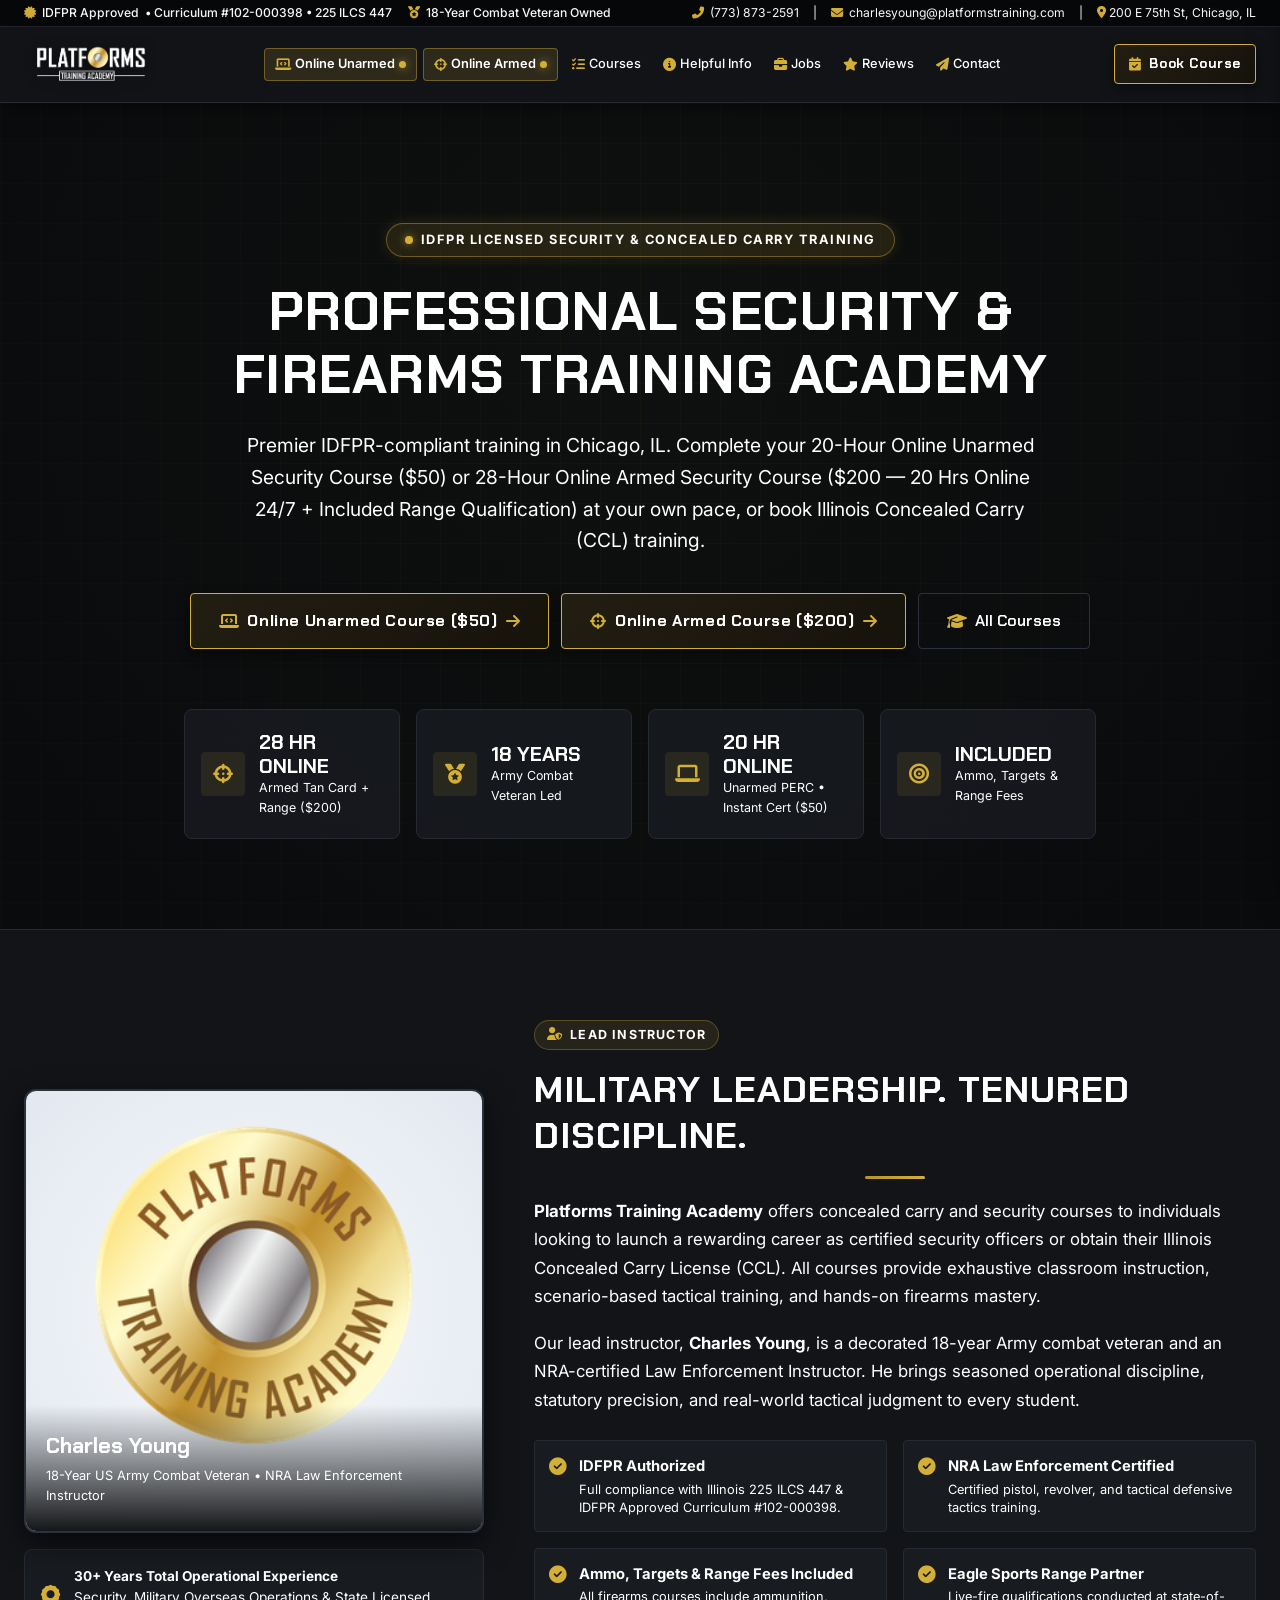
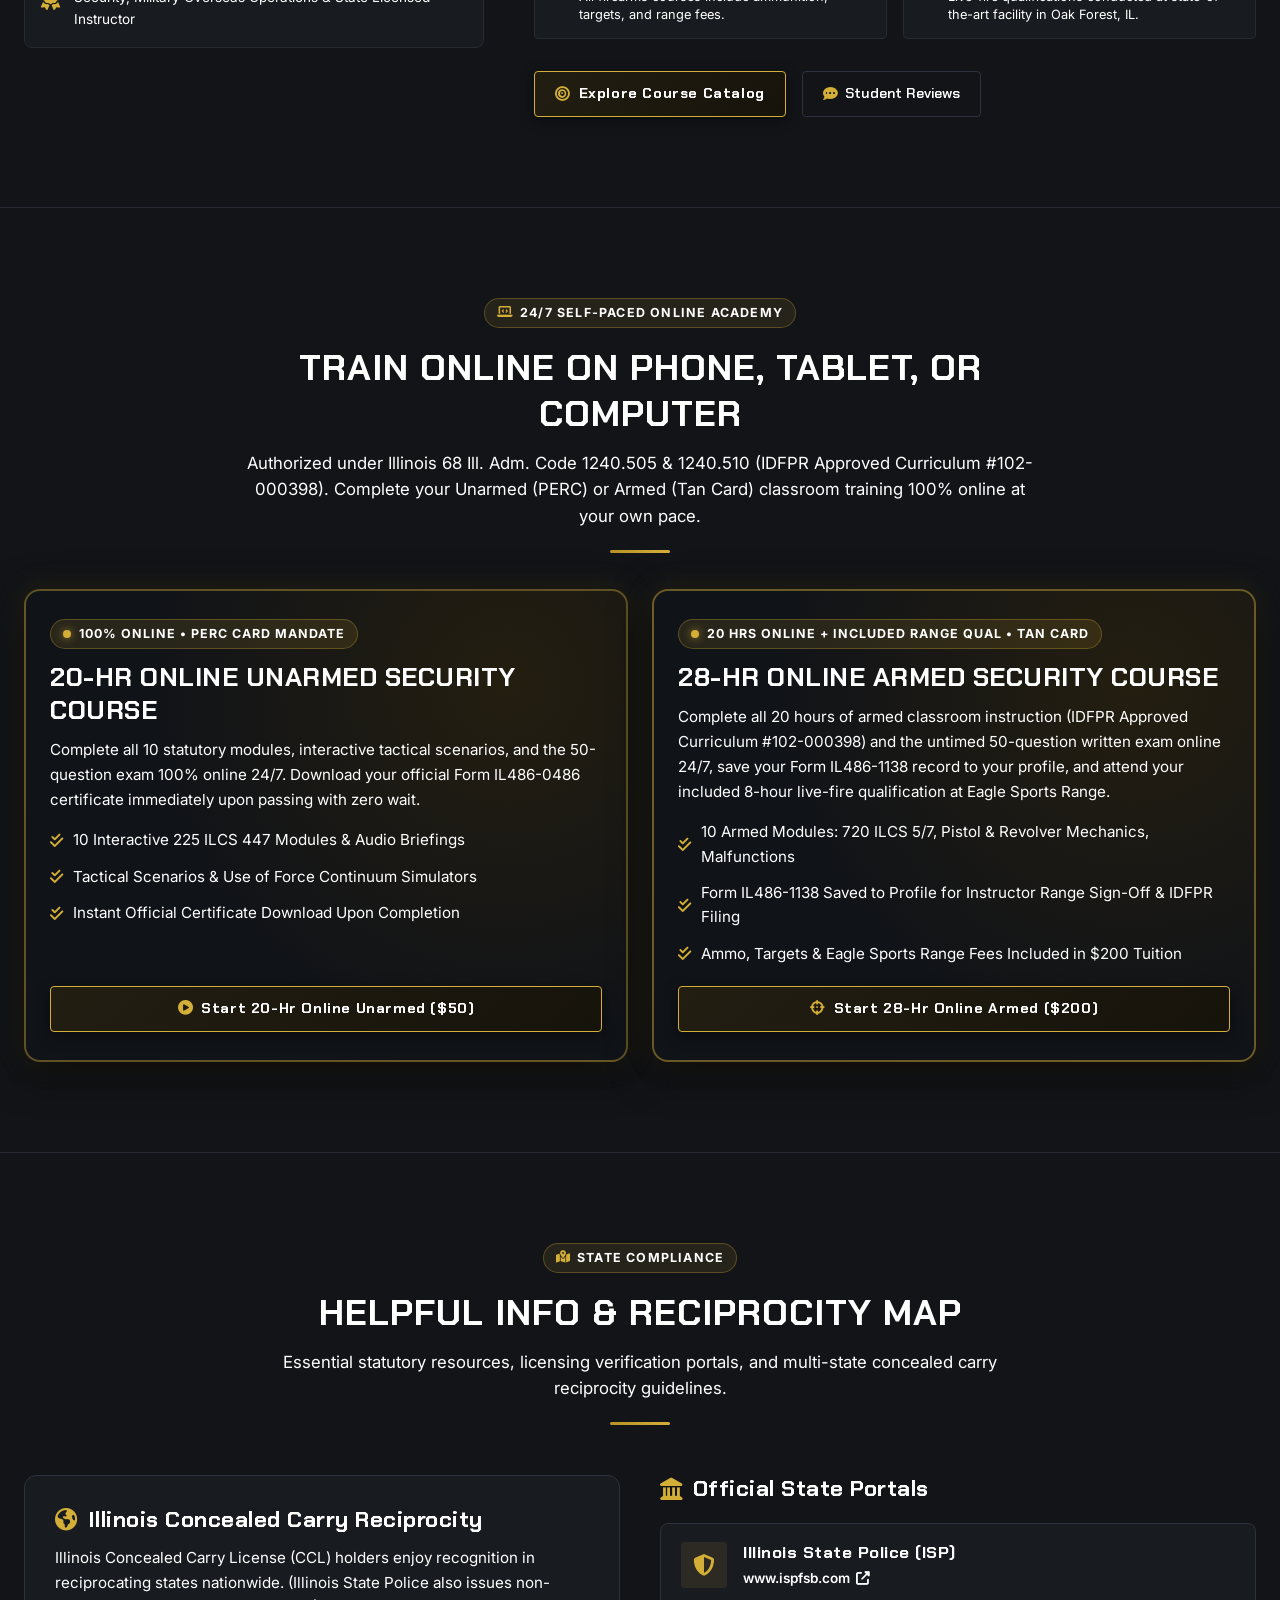
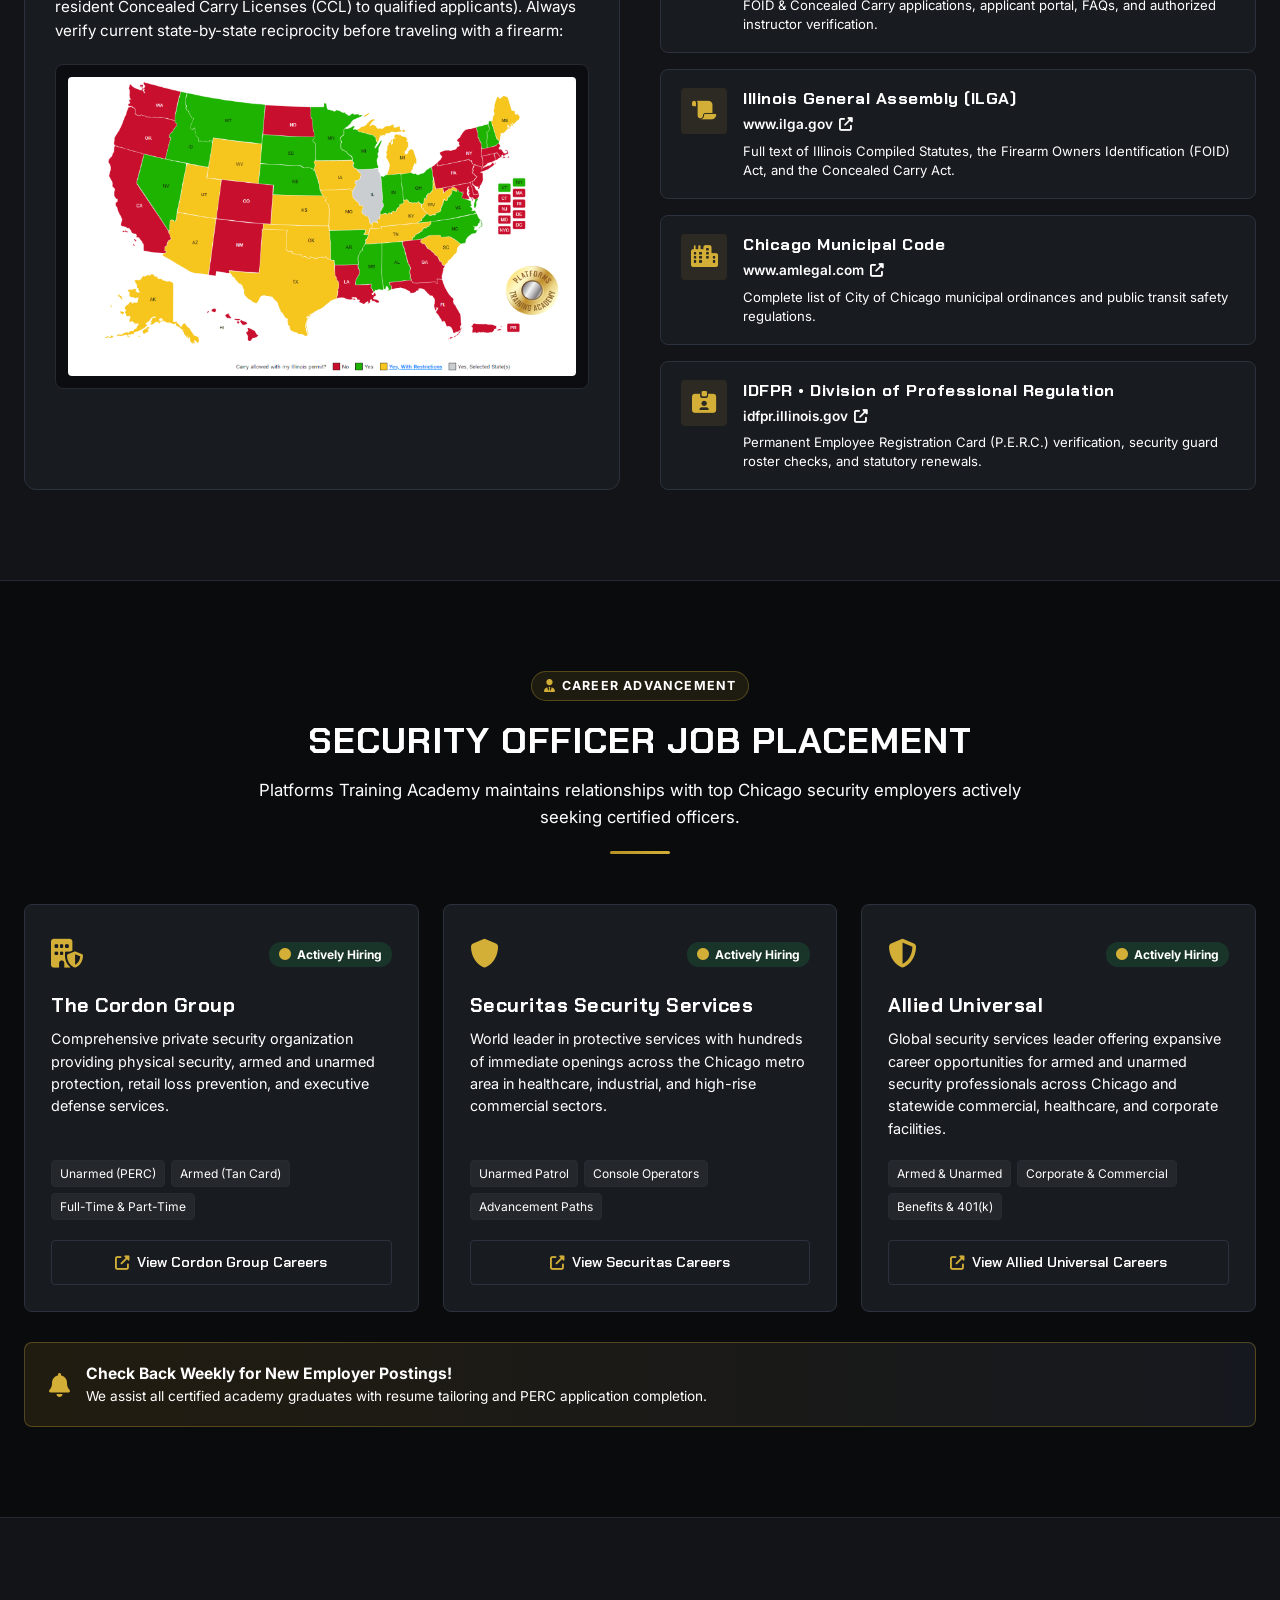
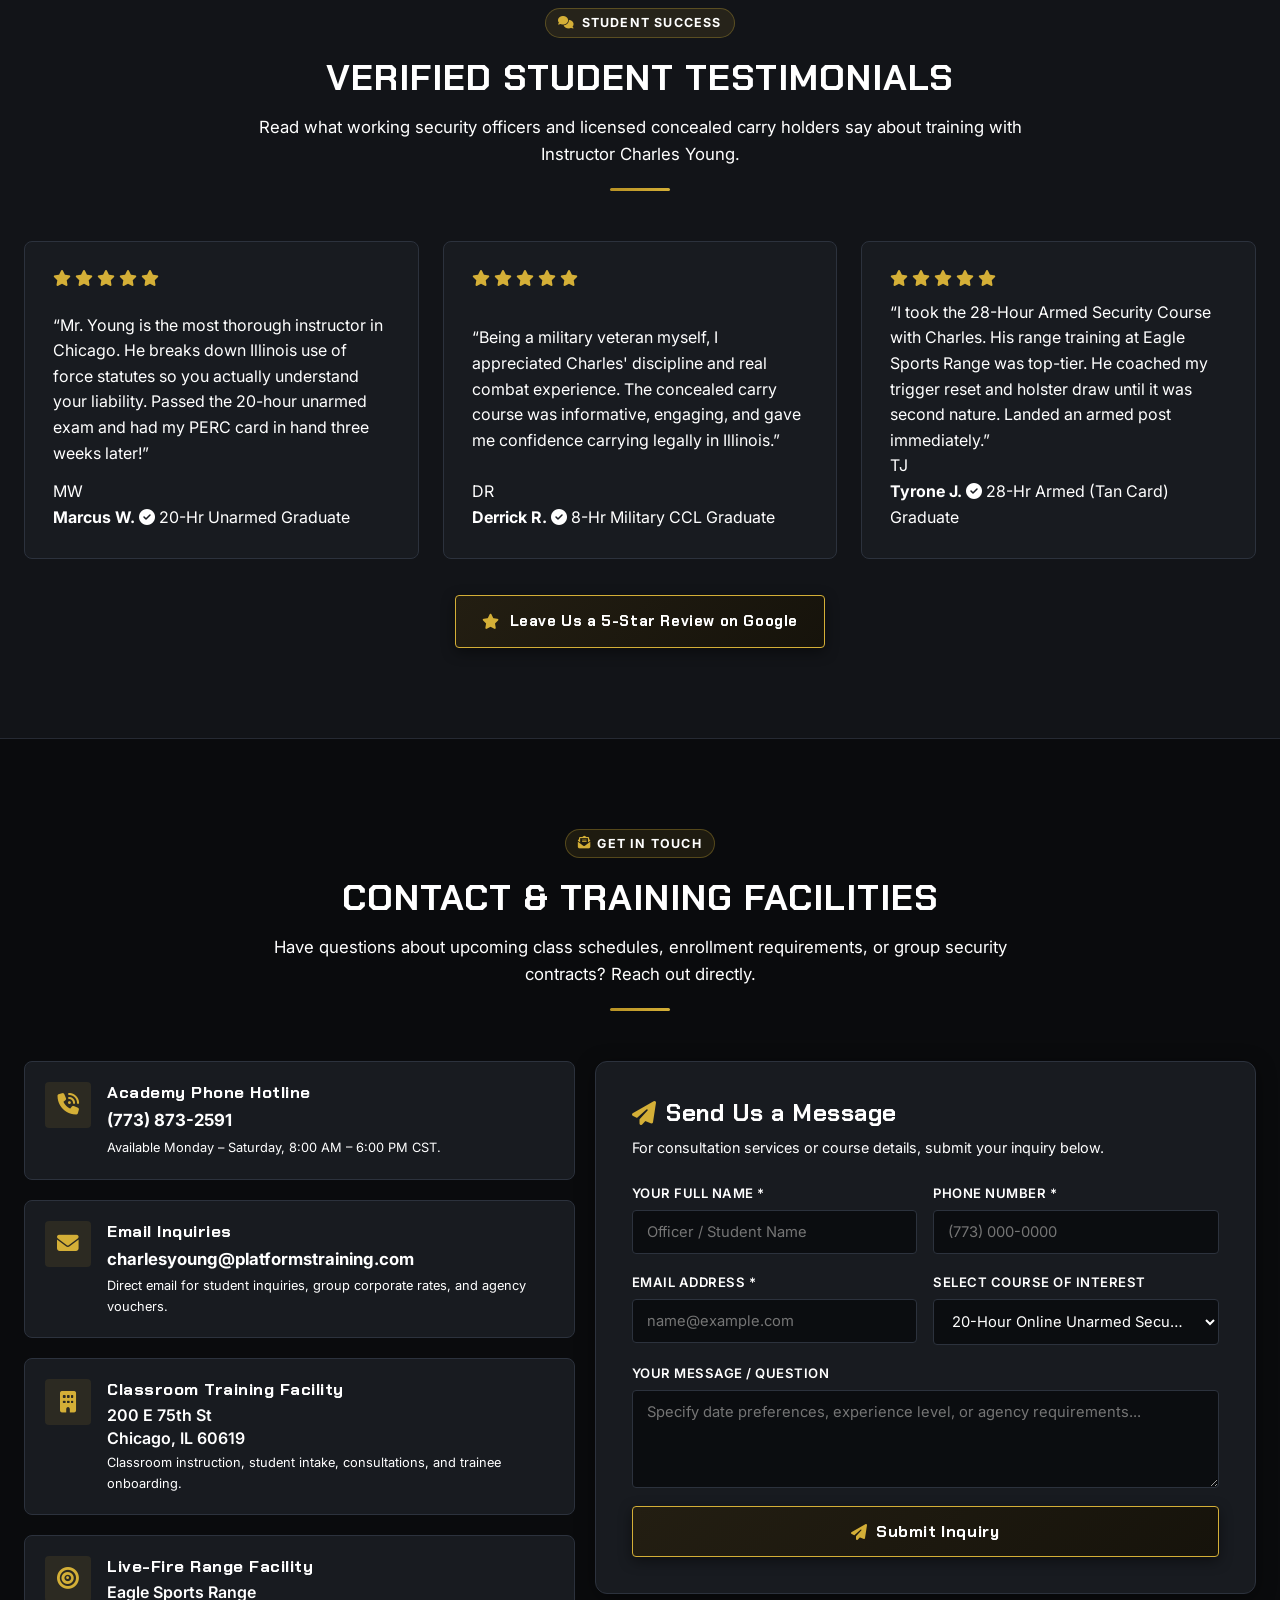
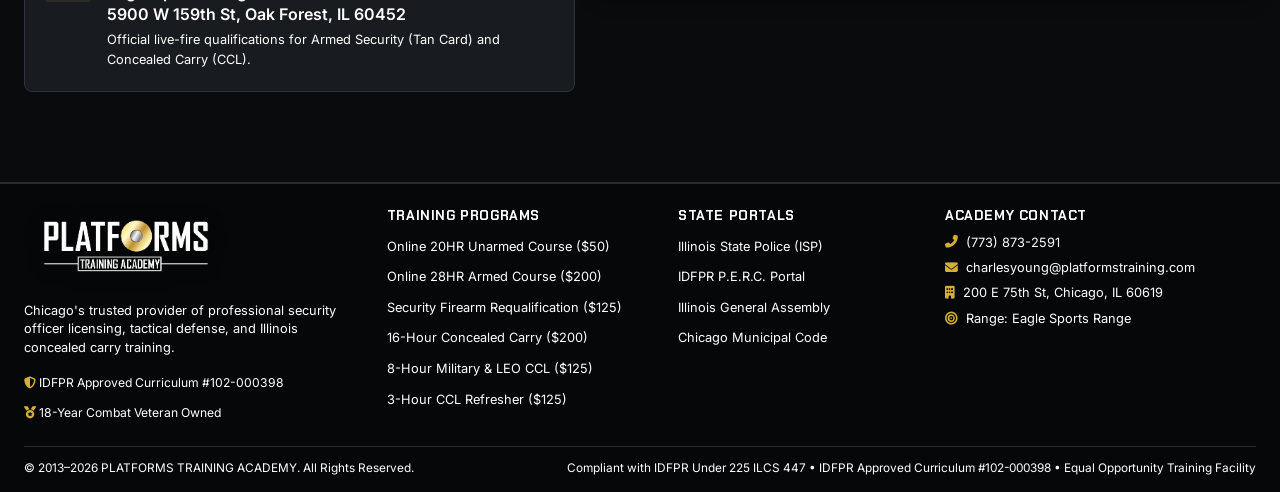
==== index.html @ fb0db4c7 "Standalone Platforms Training Academy & Online Course deployment (v=3.0): - Completely removed Wix d" ====
<!DOCTYPE html>
<html lang="en">
<head>
    <meta charset="UTF-8">
    <meta name="viewport" content="width=device-width, initial-scale=1.0">
    <title>Platforms Training Academy | Chicago Security &amp; Concealed Carry Training</title>
    
    <!-- Meta & SEO Tags -->
    <meta name="description" content="Platforms Training Academy in Chicago, IL offers IDFPR certified 20-Hour Online Unarmed Security ($50), 28-Hour Online Armed Security ($200 with Range Qualification), Illinois Concealed Carry (CCL), and Firearm Qualification courses led by 18-Year Army Combat Veteran Charles Young.">
    <meta name="keywords" content="Illinois Concealed Carry, Security Guard Training, 20-Hour Unarmed Security, 28-Hour Armed Security, PERC Card, Firearms Control Card, Tan Card, IDFPR, Charles Young, Chicago Security Academy, Eagle Sports Range">
    <meta name="author" content="Platforms Training Academy">
    <meta name="theme-color" content="#0a0b0d">

    <!-- Favicon & Touch Icons (Platforms Circle Emblem) -->
    <link rel="icon" type="image/x-icon" href="favicon.ico">
    <link rel="icon" type="image/png" sizes="32x32" href="assets/favicon-32x32.png">
    <link rel="icon" type="image/png" sizes="16x16" href="assets/favicon-16x16.png">
    <link rel="apple-touch-icon" sizes="180x180" href="assets/apple-touch-icon.png">

    <!-- Fonts: Chakra Petch & Rajdhani for tactical dark UI, Roboto for readability -->
    <link rel="preconnect" href="https://fonts.googleapis.com">
    <link rel="preconnect" href="https://fonts.gstatic.com" crossorigin>
    <link href="https://fonts.googleapis.com/css2?family=Chakra+Petch:wght@500;600;700&family=Rajdhani:wght@600;700;800&family=Roboto:wght@300;400;500;700&display=swap" rel="stylesheet">
    
    <!-- Font Awesome Icons -->
    <link rel="stylesheet" href="https://cdnjs.cloudflare.com/ajax/libs/font-awesome/6.5.1/css/all.min.css">
    
    <!-- Tactical Stylesheet -->
    <link rel="stylesheet" href="styles.css?v=4.0">
</head>
<body id="top">

    <!-- Top Credential & Hotline Bar -->
    <div class="top-credential-bar">
        <div class="site-container top-credential-inner">
            <div class="credential-tags">
                <span class="cred-badge"><i class="fas fa-certificate"></i> IDFPR Approved <span class="cred-sub-code">&bull; Curriculum #102-000398 &bull; 225 ILCS 447</span></span>
                <span class="cred-badge badge-military"><i class="fas fa-medal"></i> 18-Year Combat Veteran Owned</span>
                <span class="cred-badge badge-nra"><i class="fas fa-crosshairs"></i> NRA Certified Law Enforcement Instructor</span>
            </div>
            <div class="top-contact-links">
                <a href="tel:7738732591" class="top-link"><i class="fas fa-phone-alt"></i> (773) 873-2591</a>
                <span class="top-sep top-sep-email">|</span>
                <a href="mailto:charlesyoung@platformstraining.com" class="top-link top-link-email"><i class="fas fa-envelope"></i> charlesyoung@platformstraining.com</a>
                <span class="top-sep">|</span>
                <span class="top-loc"><i class="fas fa-map-marker-alt"></i> 200 E 75th St, Chicago, IL</span>
            </div>
        </div>
    </div>

    <!-- Main Navigation Header (Sticky on Scroll) -->
    <header class="main-header" id="main-header">
        <div class="site-container header-inner">
            <a href="#top" class="brand-link" title="Platforms Training Academy - Home" aria-label="Platforms Training Academy Home" onclick="window.scrollTo({top: 0, behavior: 'smooth'}); return false;">
                <img src="assets/logo_wordmark_light.png" alt="Platforms Training Academy" class="brand-logo-img">
            </a>

            <!-- Desktop Nav Menu -->
            <nav class="desktop-nav" aria-label="Main Navigation">
                <a href="./course/index.html" class="nav-item nav-item-online" title="Online 20HR Unarmed Security Course ($50)">
                    <i class="fas fa-laptop-code"></i> Online Unarmed <span class="nav-online-pulse"></span>
                </a>
                <a href="./armed-course/index.html" class="nav-item nav-item-online" title="Online 28HR Armed Security Course ($200)">
                    <i class="fas fa-crosshairs"></i> Online Armed <span class="nav-online-pulse"></span>
                </a>
                <a href="courses.html" class="nav-item"><i class="fas fa-list-check"></i> Courses</a>
                <a href="#helpful-info" class="nav-item"><i class="fas fa-circle-info"></i> Helpful Info</a>
                <a href="#jobs" class="nav-item"><i class="fas fa-briefcase"></i> Jobs</a>
                <a href="#reviews" class="nav-item"><i class="fas fa-star"></i> Reviews</a>
                <a href="#contact" class="nav-item"><i class="fas fa-paper-plane"></i> Contact</a>
            </nav>

            <!-- Header Quick Action -->
            <div class="header-cta-block">
                <a href="courses.html" class="btn-tactical-primary header-book-btn">
                    <i class="fas fa-calendar-check"></i> Book Course
                </a>
                <!-- Mobile Menu Button -->
                <button class="mobile-toggle-btn" id="mobile-toggle-btn" aria-label="Toggle Navigation Menu">
                    <i class="fas fa-bars"></i>
                </button>
            </div>
        </div>
    </header>

    <!-- Mobile Navigation Drawer -->
    <div class="mobile-drawer" id="mobile-drawer">
        <div class="mobile-drawer-header">
            <div class="drawer-brand">
                <img src="assets/logo_wordmark_light.png" alt="Platforms Training Academy" class="drawer-logo">
            </div>
            <button class="drawer-close-btn" id="drawer-close-btn" aria-label="Close Menu">
                <i class="fas fa-times"></i>
            </button>
        </div>
        <nav class="mobile-nav-links">
            <a href="./course/index.html" class="mobile-nav-link mobile-online-highlight"><i class="fas fa-laptop-code"></i> Online 20HR Unarmed Course ($50)</a>
            <a href="./armed-course/index.html" class="mobile-nav-link mobile-online-highlight"><i class="fas fa-crosshairs"></i> Online 28HR Armed Course ($200)</a>
            <a href="courses.html" class="mobile-nav-link"><i class="fas fa-list-check"></i> Courses</a>
            <a href="#helpful-info" class="mobile-nav-link"><i class="fas fa-circle-info"></i> Helpful Info &amp; Reciprocity</a>
            <a href="#jobs" class="mobile-nav-link"><i class="fas fa-briefcase"></i> Job Placement</a>
            <a href="#reviews" class="mobile-nav-link"><i class="fas fa-star"></i> Reviews &amp; Instructor</a>
            <a href="#contact" class="mobile-nav-link"><i class="fas fa-paper-plane"></i> Contact &amp; Locations</a>
        </nav>
        <div class="drawer-contact-footer">
            <a href="tel:7738732591" class="drawer-phone-btn"><i class="fas fa-phone"></i> (773) 873-2591</a>
            <p>200 E 75th St, Chicago, IL 60619 &bull; Eagle Sports Range</p>
        </div>
    </div>
    <div class="drawer-backdrop" id="drawer-backdrop"></div>

    <!-- MAIN BODY SECTIONS -->
    <main>

        <!-- =========================================================
             SECTION 1: HERO (WITH BACKGROUND VIDEO)
             ========================================================= -->
        <section id="home" class="hero-section">
            <video class="hero-bg-video" autoplay muted loop playsinline>
                <source src="assets/hero_video.mp4" type="video/mp4">
            </video>
            <div class="hero-bg-overlay"></div>
            <div class="site-container hero-content-wrapper">
                <div class="hero-badge-pill">
                    <span class="hero-pulse-dot"></span>
                    <span>IDFPR LICENSED SECURITY &amp; CONCEALED CARRY TRAINING</span>
                </div>
                
                <h1 class="hero-main-title">
                    PROFESSIONAL SECURITY &amp; <br>
                    <span class="text-gradient-green">FIREARMS TRAINING ACADEMY</span>
                </h1>
                
                <p class="hero-subtitle">
                    Premier IDFPR-compliant training in Chicago, IL. Complete your 20-Hour Online Unarmed Security Course ($50) or 28-Hour Online Armed Security Course ($200 &mdash; 20 Hrs Online 24/7 + Included Range Qualification) at your own pace, or book Illinois Concealed Carry (CCL) training.
                </p>

                <div class="hero-actions-group" style="flex-wrap:wrap; justify-content:center; gap:12px;">
                    <a href="./course/index.html" class="btn-tactical-neon btn-large">
                        <i class="fas fa-laptop-code"></i> Online Unarmed Course ($50) <i class="fas fa-arrow-right"></i>
                    </a>
                    <a href="./armed-course/index.html" class="btn-tactical-primary btn-large">
                        <i class="fas fa-crosshairs"></i> Online Armed Course ($200) <i class="fas fa-arrow-right"></i>
                    </a>
                    <a href="courses.html" class="btn-tactical-outline btn-large">
                        <i class="fas fa-graduation-cap"></i> All Courses
                    </a>
                </div>

                <!-- Hero Trust Stats Strip -->
                <div class="hero-stats-grid">
                    <div class="stat-card">
                        <div class="stat-icon"><i class="fas fa-crosshairs"></i></div>
                        <div class="stat-body">
                            <span class="stat-number">28 HR ONLINE</span>
                            <span class="stat-label">Armed Tan Card + Range ($200)</span>
                        </div>
                    </div>
                    <div class="stat-card">
                        <div class="stat-icon"><i class="fas fa-medal"></i></div>
                        <div class="stat-body">
                            <span class="stat-number">18 YEARS</span>
                            <span class="stat-label">Army Combat Veteran Led</span>
                        </div>
                    </div>
                    <div class="stat-card">
                        <div class="stat-icon"><i class="fas fa-laptop"></i></div>
                        <div class="stat-body">
                            <span class="stat-number">20 HR ONLINE</span>
                            <span class="stat-label">Unarmed PERC &bull; Instant Cert ($50)</span>
                        </div>
                    </div>
                    <div class="stat-card">
                        <div class="stat-icon"><i class="fas fa-bullseye"></i></div>
                        <div class="stat-body">
                            <span class="stat-number">INCLUDED</span>
                            <span class="stat-label">Ammo, Targets &amp; Range Fees</span>
                        </div>
                    </div>
                </div>
            </div>
        </section>

        <!-- =========================================================
             SECTION 2: ABOUT CHIEF INSTRUCTOR CHARLES YOUNG
             ========================================================= -->
        <section class="site-section about-section" id="about">
            <div class="site-container">
                <div class="about-grid">
                    <!-- Left: Real Photo in Tactical Frame -->
                    <div class="about-image-col">
                        <div class="instructor-image-frame" style="background: radial-gradient(circle at center, #f8fafc 0%, #e2e8f0 100%);">
                            <img src="assets/logo_circle_icon.png" alt="Platforms Training Academy Emblem" class="instructor-photo" style="object-fit: contain; object-position: center center; padding: 32px 32px 84px 32px;">
                            <div class="instructor-overlay-caption">
                                <span class="caption-name">Charles Young</span>
                                <span class="caption-title">18-Year US Army Combat Veteran &bull; NRA Law Enforcement Instructor</span>
                            </div>
                        </div>
                        <div class="image-sub-card">
                            <div class="sub-card-icon"><i class="fas fa-award"></i></div>
                            <div class="sub-card-text">
                                <strong>30+ Years Total Operational Experience</strong>
                                <span>Security, Military Overseas Operations &amp; State Licensed Instructor</span>
                            </div>
                        </div>
                    </div>

                    <!-- Right: Bio & Academy Background -->
                    <div class="about-text-col">
                        <div class="section-tag-badge"><i class="fas fa-user-shield"></i> LEAD INSTRUCTOR</div>
                        <h2 class="section-title">MILITARY LEADERSHIP. TENURED DISCIPLINE.</h2>
                        <div class="section-title-line"></div>
                        
                        <p class="about-paragraph">
                            <strong>Platforms Training Academy</strong> offers concealed carry and security courses to individuals looking to launch a rewarding career as certified security officers or obtain their Illinois Concealed Carry License (CCL). All courses provide exhaustive classroom instruction, scenario-based tactical training, and hands-on firearms mastery.
                        </p>

                        <p class="about-paragraph">
                            Our lead instructor, <strong>Charles Young</strong>, is a decorated 18-year Army combat veteran and an NRA-certified Law Enforcement Instructor. He brings seasoned operational discipline, statutory precision, and real-world tactical judgment to every student.
                        </p>

                        <div class="instructor-badges-grid">
                            <div class="ins-badge-item">
                                <i class="fas fa-check-circle"></i>
                                <div>
                                    <strong>IDFPR Authorized</strong>
                                    <span>Full compliance with Illinois 225 ILCS 447 &amp; IDFPR Approved Curriculum #102-000398.</span>
                                </div>
                            </div>
                            <div class="ins-badge-item">
                                <i class="fas fa-check-circle"></i>
                                <div>
                                    <strong>NRA Law Enforcement Certified</strong>
                                    <span>Certified pistol, revolver, and tactical defensive tactics training.</span>
                                </div>
                            </div>
                            <div class="ins-badge-item">
                                <i class="fas fa-check-circle"></i>
                                <div>
                                    <strong>Ammo, Targets &amp; Range Fees Included</strong>
                                    <span>All firearms courses include ammunition, targets, and range fees.</span>
                                </div>
                            </div>
                            <div class="ins-badge-item">
                                <i class="fas fa-check-circle"></i>
                                <div>
                                    <strong>Eagle Sports Range Partner</strong>
                                    <span>Live-fire qualifications conducted at state-of-the-art facility in Oak Forest, IL.</span>
                                </div>
                            </div>
                        </div>

                        <div class="about-action-bar">
                            <a href="courses.html" class="btn-tactical-primary"><i class="fas fa-bullseye"></i> Explore Course Catalog</a>
                            <a href="#reviews" class="btn-tactical-outline"><i class="fas fa-comment-dots"></i> Student Reviews</a>
                        </div>
                    </div>
                </div>
            </div>
        </section>

        <!-- =========================================================
             SECTION 4: 24/7 ONLINE SECURITY CERTIFICATION PORTALS
             ========================================================= -->
        <section class="site-section online-lms-section" id="online-courses">
            <div class="site-container">
                <div class="section-header-centered" style="margin-bottom: 36px;">
                    <span class="section-tag-badge"><i class="fas fa-laptop-code"></i> 24/7 SELF-PACED ONLINE ACADEMY</span>
                    <h2 class="section-title">TRAIN ONLINE ON PHONE, TABLET, OR COMPUTER</h2>
                    <p class="section-desc">
                        Authorized under Illinois 68 Ill. Adm. Code 1240.505 &amp; 1240.510 (IDFPR Approved Curriculum #102-000398). Complete your Unarmed (PERC) or Armed (Tan Card) classroom training 100% online at your own pace.
                    </p>
                    <div class="section-title-line"></div>
                </div>

                <div class="courses-cards-grid" style="grid-template-columns: repeat(auto-fit, minmax(min(100%, 340px), 1fr)); gap: 24px;">
                    <!-- Online Portal 1: 20-HR Unarmed ($40) -->
                    <div class="online-lms-banner" style="padding: 28px 24px; display:flex; flex-direction:column; justify-content:space-between;">
                        <div>
                            <div class="lms-live-indicator" style="margin-bottom: 12px;">
                                <span class="pulse-green"></span>
                                <span>100% ONLINE &bull; PERC CARD MANDATE</span>
                            </div>
                            <h3 class="lms-title" style="font-size: 1.65rem; margin-bottom: 10px;">20-HR ONLINE UNARMED SECURITY COURSE</h3>
                            <p class="lms-desc" style="font-size: 0.95rem; margin-bottom: 16px;">
                                Complete all 10 statutory modules, interactive tactical scenarios, and the 50-question exam 100% online 24/7. Download your official Form IL486-0486 certificate immediately upon passing with zero wait.
                            </p>
                            <div class="lms-features-list" style="margin-bottom: 20px;">
                                <div class="lms-feat-item"><i class="fas fa-check-double text-green"></i> 10 Interactive 225 ILCS 447 Modules &amp; Audio Briefings</div>
                                <div class="lms-feat-item"><i class="fas fa-check-double text-green"></i> Tactical Scenarios &amp; Use of Force Continuum Simulators</div>
                                <div class="lms-feat-item"><i class="fas fa-check-double text-green"></i> Instant Official Certificate Download Upon Completion</div>
                            </div>
                        </div>
                        <div class="lms-cta-row" style="flex-wrap:wrap; gap:12px;">
                            <a href="./course/index.html" class="btn-tactical-neon" style="width:100%; justify-content:center; text-align:center;">
                                <i class="fas fa-play-circle"></i> Start 20-Hr Online Unarmed ($50)
                            </a>
                        </div>
                    </div>

                    <!-- Online Portal 2: 28-HR Armed ($200) -->
                    <div class="online-lms-banner" style="padding: 28px 24px; display:flex; flex-direction:column; justify-content:space-between; border-color: rgba(212, 175, 55, 0.45);">
                        <div>
                            <div class="lms-live-indicator" style="margin-bottom: 12px;">
                                <span class="pulse-green"></span>
                                <span>20 HRS ONLINE + INCLUDED RANGE QUAL &bull; TAN CARD</span>
                            </div>
                            <h3 class="lms-title" style="font-size: 1.65rem; margin-bottom: 10px;">28-HR ONLINE ARMED SECURITY COURSE</h3>
                            <p class="lms-desc" style="font-size: 0.95rem; margin-bottom: 16px;">
                                Complete all 20 hours of armed classroom instruction (IDFPR Approved Curriculum #102-000398) and the untimed 50-question written exam online 24/7, save your Form IL486-1138 record to your profile, and attend your included 8-hour live-fire qualification at Eagle Sports Range.
                            </p>
                            <div class="lms-features-list" style="margin-bottom: 20px;">
                                <div class="lms-feat-item"><i class="fas fa-check-double text-green"></i> 10 Armed Modules: 720 ILCS 5/7, Pistol &amp; Revolver Mechanics, Malfunctions</div>
                                <div class="lms-feat-item"><i class="fas fa-check-double text-green"></i> Form IL486-1138 Saved to Profile for Instructor Range Sign-Off &amp; IDFPR Filing</div>
                                <div class="lms-feat-item"><i class="fas fa-check-double text-green"></i> Ammo, Targets &amp; Eagle Sports Range Fees Included in $200 Tuition</div>
                            </div>
                        </div>
                        <div class="lms-cta-row" style="flex-wrap:wrap; gap:12px;">
                            <a href="./armed-course/index.html" class="btn-tactical-primary" style="width:100%; justify-content:center; text-align:center;">
                                <i class="fas fa-crosshairs"></i> Start 28-Hr Online Armed ($200)
                            </a>
                        </div>
                    </div>
                </div>
            </div>
        </section>

        <!-- =========================================================
             SECTION 5: HELPFUL INFO & RECIPROCITY MAP
             ========================================================= -->
        <section class="site-section info-section" id="helpful-info">
            <div class="site-container">
                <div class="section-header-centered">
                    <span class="section-tag-badge"><i class="fas fa-map-location-dot"></i> STATE COMPLIANCE</span>
                    <h2 class="section-title">HELPFUL INFO &amp; RECIPROCITY MAP</h2>
                    <p class="section-desc">
                        Essential statutory resources, licensing verification portals, and multi-state concealed carry reciprocity guidelines.
                    </p>
                    <div class="section-title-line"></div>
                </div>

                <div class="info-split-grid">
                    <!-- Reciprocity Map Column -->
                    <div class="reciprocity-card">
                        <h3 class="reciprocity-title"><i class="fas fa-globe-americas"></i> Illinois Concealed Carry Reciprocity</h3>
                        <p class="reciprocity-desc">
                            Illinois Concealed Carry License (CCL) holders enjoy recognition in reciprocating states nationwide. (Illinois State Police also issues non-resident Concealed Carry Licenses (CCL) to qualified applicants). Always verify current state-by-state reciprocity before traveling with a firearm:
                        </p>
                        <div class="reciprocity-img-wrapper">
                            <img src="assets/reciprocity_map.png" alt="Illinois Concealed Carry Reciprocity Map" class="reciprocity-img">
                        </div>
                    </div>

                    <!-- Helpful Links Column -->
                    <div class="state-links-wrapper">
                        <h3 class="state-links-heading"><i class="fas fa-landmark"></i> Official State Portals</h3>
                        
                        <div class="state-portal-card">
                            <div class="portal-icon"><i class="fas fa-shield-alt"></i></div>
                            <div class="portal-info">
                                <h4>Illinois State Police (ISP)</h4>
                                <a href="https://www.ispfsb.com" target="_blank" rel="noopener" class="portal-url">www.ispfsb.com <i class="fas fa-external-link-alt"></i></a>
                                <p>FOID &amp; Concealed Carry applications, applicant portal, FAQs, and authorized instructor verification.</p>
                            </div>
                        </div>

                        <div class="state-portal-card">
                            <div class="portal-icon"><i class="fas fa-scroll"></i></div>
                            <div class="portal-info">
                                <h4>Illinois General Assembly (ILGA)</h4>
                                <a href="https://www.ilga.gov" target="_blank" rel="noopener" class="portal-url">www.ilga.gov <i class="fas fa-external-link-alt"></i></a>
                                <p>Full text of Illinois Compiled Statutes, the Firearm Owners Identification (FOID) Act, and the Concealed Carry Act.</p>
                            </div>
                        </div>

                        <div class="state-portal-card">
                            <div class="portal-icon"><i class="fas fa-city"></i></div>
                            <div class="portal-info">
                                <h4>Chicago Municipal Code</h4>
                                <a href="https://www.amlegal.com" target="_blank" rel="noopener" class="portal-url">www.amlegal.com <i class="fas fa-external-link-alt"></i></a>
                                <p>Complete list of City of Chicago municipal ordinances and public transit safety regulations.</p>
                            </div>
                        </div>

                        <div class="state-portal-card">
                            <div class="portal-icon"><i class="fas fa-id-card-clip"></i></div>
                            <div class="portal-info">
                                <h4>IDFPR &bull; Division of Professional Regulation</h4>
                                <a href="https://idfpr.illinois.gov" target="_blank" rel="noopener" class="portal-url">idfpr.illinois.gov <i class="fas fa-external-link-alt"></i></a>
                                <p>Permanent Employee Registration Card (P.E.R.C.) verification, security guard roster checks, and statutory renewals.</p>
                            </div>
                        </div>
                    </div>
                </div>
            </div>
        </section>

        <!-- =========================================================
             SECTION 6: JOB PLACEMENT ASSISTANCE
             ========================================================= -->
        <section class="site-section jobs-section" id="jobs">
            <div class="site-container">
                <div class="section-header-centered">
                    <span class="section-tag-badge"><i class="fas fa-user-tie"></i> CAREER ADVANCEMENT</span>
                    <h2 class="section-title">SECURITY OFFICER JOB PLACEMENT</h2>
                    <p class="section-desc">
                        Platforms Training Academy maintains relationships with top Chicago security employers actively seeking certified officers.
                    </p>
                    <div class="section-title-line"></div>
                </div>

                <div class="jobs-grid">
                    <!-- Job Partner 1: The Cordon Group -->
                    <div class="job-partner-card">
                        <div class="job-card-top">
                            <div class="job-partner-icon"><i class="fas fa-building-shield"></i></div>
                            <span class="job-hiring-status"><i class="fas fa-circle text-green"></i> Actively Hiring</span>
                        </div>
                        <h3>The Cordon Group</h3>
                        <p class="job-desc">
                            Comprehensive private security organization providing physical security, armed and unarmed protection, retail loss prevention, and executive defense services.
                        </p>
                        <div class="job-badges">
                            <span>Unarmed (PERC)</span>
                            <span>Armed (Tan Card)</span>
                            <span>Full-Time &amp; Part-Time</span>
                        </div>
                        <a href="https://cordongroupsecurity.com" target="_blank" rel="noopener" class="btn-tactical-outline btn-full">
                            <i class="fas fa-external-link-alt"></i> View Cordon Group Careers
                        </a>
                    </div>

                    <!-- Job Partner 2: Securitas -->
                    <div class="job-partner-card">
                        <div class="job-card-top">
                            <div class="job-partner-icon"><i class="fas fa-shield"></i></div>
                            <span class="job-hiring-status"><i class="fas fa-circle text-green"></i> Actively Hiring</span>
                        </div>
                        <h3>Securitas Security Services</h3>
                        <p class="job-desc">
                            World leader in protective services with hundreds of immediate openings across the Chicago metro area in healthcare, industrial, and high-rise commercial sectors.
                        </p>
                        <div class="job-badges">
                            <span>Unarmed Patrol</span>
                            <span>Console Operators</span>
                            <span>Advancement Paths</span>
                        </div>
                        <a href="https://www.securitasinc.com/careers" target="_blank" rel="noopener" class="btn-tactical-outline btn-full">
                            <i class="fas fa-external-link-alt"></i> View Securitas Careers
                        </a>
                    </div>

                    <!-- Job Partner 3: Allied Universal -->
                    <div class="job-partner-card">
                        <div class="job-card-top">
                            <div class="job-partner-icon"><i class="fas fa-shield-halved"></i></div>
                            <span class="job-hiring-status"><i class="fas fa-circle text-green"></i> Actively Hiring</span>
                        </div>
                        <h3>Allied Universal</h3>
                        <p class="job-desc">
                            Global security services leader offering expansive career opportunities for armed and unarmed security professionals across Chicago and statewide commercial, healthcare, and corporate facilities.
                        </p>
                        <div class="job-badges">
                            <span>Armed &amp; Unarmed</span>
                            <span>Corporate &amp; Commercial</span>
                            <span>Benefits &amp; 401(k)</span>
                        </div>
                        <a href="https://jobs.aus.com/" target="_blank" rel="noopener" class="btn-tactical-outline btn-full">
                            <i class="fas fa-external-link-alt"></i> View Allied Universal Careers
                        </a>
                    </div>
                </div>

                <!-- Weekly Notice Card -->
                <div class="job-notice-strip">
                    <i class="fas fa-bell"></i>
                    <div class="notice-text">
                        <strong>Check Back Weekly for New Employer Postings!</strong>
                        <span>We assist all certified academy graduates with resume tailoring and PERC application completion.</span>
                    </div>
                </div>
            </div>
        </section>

        <!-- =========================================================
             SECTION 7: REVIEWS & TESTIMONIALS
             ========================================================= -->
        <section class="site-section reviews-section" id="reviews">
            <div class="site-container">
                <div class="section-header-centered">
                    <span class="section-tag-badge"><i class="fas fa-comments"></i> STUDENT SUCCESS</span>
                    <h2 class="section-title">VERIFIED STUDENT TESTIMONIALS</h2>
                    <p class="section-desc">
                        Read what working security officers and licensed concealed carry holders say about training with Instructor Charles Young.
                    </p>
                    <div class="section-title-line"></div>
                </div>

                <div class="reviews-grid">
                    <!-- Review 1 -->
                    <div class="review-card">
                        <div class="review-stars">
                            <i class="fas fa-star"></i><i class="fas fa-star"></i><i class="fas fa-star"></i><i class="fas fa-star"></i><i class="fas fa-star"></i>
                        </div>
                        <p class="review-text">
                            &ldquo;Mr. Young is the most thorough instructor in Chicago. He breaks down Illinois use of force statutes so you actually understand your liability. Passed the 20-hour unarmed exam and had my PERC card in hand three weeks later!&rdquo;
                        </p>
                        <div class="reviewer-meta">
                            <div class="reviewer-avatar">MW</div>
                            <div>
                                <strong class="reviewer-name">Marcus W.</strong>
                                <span class="reviewer-badge"><i class="fas fa-check-circle"></i> 20-Hr Unarmed Graduate</span>
                            </div>
                        </div>
                    </div>

                    <!-- Review 2 -->
                    <div class="review-card">
                        <div class="review-stars">
                            <i class="fas fa-star"></i><i class="fas fa-star"></i><i class="fas fa-star"></i><i class="fas fa-star"></i><i class="fas fa-star"></i>
                        </div>
                        <p class="review-text">
                            &ldquo;Being a military veteran myself, I appreciated Charles' discipline and real combat experience. The concealed carry course was informative, engaging, and gave me confidence carrying legally in Illinois.&rdquo;
                        </p>
                        <div class="reviewer-meta">
                            <div class="reviewer-avatar">DR</div>
                            <div>
                                <strong class="reviewer-name">Derrick R.</strong>
                                <span class="reviewer-badge"><i class="fas fa-check-circle"></i> 8-Hr Military CCL Graduate</span>
                            </div>
                        </div>
                    </div>

                    <!-- Review 3 -->
                    <div class="review-card">
                        <div class="review-stars">
                            <i class="fas fa-star"></i><i class="fas fa-star"></i><i class="fas fa-star"></i><i class="fas fa-star"></i><i class="fas fa-star"></i>
                        </div>
                        <p class="review-text">
                            &ldquo;I took the 28-Hour Armed Security Course with Charles. His range training at Eagle Sports Range was top-tier. He coached my trigger reset and holster draw until it was second nature. Landed an armed post immediately.&rdquo;
                        </p>
                        <div class="reviewer-meta">
                            <div class="reviewer-avatar">TJ</div>
                            <div>
                                <strong class="reviewer-name">Tyrone J.</strong>
                                <span class="reviewer-badge"><i class="fas fa-check-circle"></i> 28-Hr Armed (Tan Card) Graduate</span>
                            </div>
                        </div>
                    </div>
                </div>

                <!-- Direct Google Business Profile Review CTA -->
                <div style="text-align:center; margin-top:28px;">
                    <a href="https://www.google.com/maps/search/?api=1&query=Platforms+Training+Academy+200+E+75th+St+Chicago+IL+60619" target="_blank" rel="noopener noreferrer" class="btn-tactical-primary" style="display:inline-flex; align-items:center; gap:10px; padding:13px 26px; font-size:0.95rem; text-decoration:none;">
                        <i class="fas fa-star"></i> Leave Us a 5-Star Review on Google
                    </a>
                </div>
            </div>
        </section>

        <!-- =========================================================
             SECTION 8: CONTACT & ACADEMY LOCATIONS
             ========================================================= -->
        <section class="site-section contact-section" id="contact">
            <div class="site-container">
                <div class="section-header-centered">
                    <span class="section-tag-badge"><i class="fas fa-envelope-open-text"></i> GET IN TOUCH</span>
                    <h2 class="section-title">CONTACT &amp; TRAINING FACILITIES</h2>
                    <p class="section-desc">
                        Have questions about upcoming class schedules, enrollment requirements, or group security contracts? Reach out directly.
                    </p>
                    <div class="section-title-line"></div>
                </div>

                <div class="contact-grid">
                    <!-- Left: Locations & Phone Info -->
                    <div class="contact-info-col">
                        <div class="info-contact-card">
                            <div class="contact-card-icon"><i class="fas fa-phone-volume"></i></div>
                            <div>
                                <h4>Academy Phone Hotline</h4>
                                <a href="tel:7738732591" class="contact-highlight-link">(773) 873-2591</a>
                                <p class="contact-sub">Available Monday &ndash; Saturday, 8:00 AM &ndash; 6:00 PM CST.</p>
                            </div>
                        </div>

                        <div class="info-contact-card">
                            <div class="contact-card-icon"><i class="fas fa-envelope"></i></div>
                            <div>
                                <h4>Email Inquiries</h4>
                                <a href="mailto:charlesyoung@platformstraining.com" class="contact-highlight-link">charlesyoung@platformstraining.com</a>
                                <p class="contact-sub">Direct email for student inquiries, group corporate rates, and agency vouchers.</p>
                            </div>
                        </div>

                        <div class="info-contact-card">
                            <div class="contact-card-icon"><i class="fas fa-building"></i></div>
                            <div>
                                <h4>Classroom Training Facility</h4>
                                <address class="contact-address">
                                    200 E 75th St<br>
                                    Chicago, IL 60619
                                </address>
                                <p class="contact-sub">Classroom instruction, student intake, consultations, and trainee onboarding.</p>
                            </div>
                        </div>

                        <div class="info-contact-card">
                            <div class="contact-card-icon"><i class="fas fa-bullseye"></i></div>
                            <div>
                                <h4>Live-Fire Range Facility</h4>
                                <address class="contact-address">
                                    Eagle Sports Range<br>
                                    5900 W 159th St, Oak Forest, IL 60452
                                </address>
                                <p class="contact-sub">Official live-fire qualifications for Armed Security (Tan Card) and Concealed Carry (CCL).</p>
                            </div>
                        </div>
                    </div>

                    <!-- Right: Interactive Contact Form -->
                    <div class="contact-form-col">
                        <div class="form-container-box">
                            <h3 class="form-title"><i class="fas fa-paper-plane"></i> Send Us a Message</h3>
                            <p class="form-subtitle">For consultation services or course details, submit your inquiry below.</p>
                            
                            <form id="contact-form" onsubmit="handleContactSubmit(event)">
                                <div class="form-row">
                                    <div class="form-group">
                                        <label for="contact-name">Your Full Name *</label>
                                        <input type="text" id="contact-name" name="name" required placeholder="Officer / Student Name">
                                    </div>
                                    <div class="form-group">
                                        <label for="contact-phone">Phone Number *</label>
                                        <input type="tel" id="contact-phone" name="phone" required placeholder="(773) 000-0000">
                                    </div>
                                </div>

                                <div class="form-row">
                                    <div class="form-group">
                                        <label for="contact-email">Email Address *</label>
                                        <input type="email" id="contact-email" name="email" required placeholder="name@example.com">
                                    </div>
                                    <div class="form-group">
                                        <label for="contact-course">Select Course of Interest</label>
                                        <select id="contact-course" name="course">
                                            <option value="20-Hour Online Unarmed Security Course ($50)">20-Hour Online Unarmed Security Course ($50)</option>
                                            <option value="28-Hour Online Armed Security Course ($200)">28-Hour Online Armed Security Course ($200)</option>
                                            <option value="Security Firearm Requalification ($125)">Security Firearm Requalification ($125)</option>
                                            <option value="Security Firearm Upgrade Qual ($125)">Security Firearm Upgrade Qual ($125)</option>
                                            <option value="16-Hour Illinois Concealed Carry ($200)">16-Hour Illinois Concealed Carry ($200)</option>
                                            <option value="8-Hour Illinois Concealed Carry ($150)">8-Hour Illinois Concealed Carry ($150)</option>
                                            <option value="8-Hour Military & LEO CCL ($125)">8-Hour Military &amp; LEO CCL ($125)</option>
                                            <option value="3-Hour Illinois CCL Refresher ($125)">3-Hour Illinois CCL Refresher ($125)</option>
                                            <option value="Other Security / Corporate Inquiry">Other Security / Corporate Inquiry</option>
                                        </select>
                                    </div>
                                </div>

                                <div class="form-group">
                                    <label for="contact-message">Your Message / Question</label>
                                    <textarea id="contact-message" name="message" rows="4" placeholder="Specify date preferences, experience level, or agency requirements..."></textarea>
                                </div>

                                <button type="submit" class="btn-tactical-primary btn-large btn-full">
                                    <i class="fas fa-paper-plane"></i> Submit Inquiry
                                </button>
                                <div id="form-feedback" class="form-feedback-msg" style="display:none;"></div>
                            </form>
                        </div>
                    </div>
                </div>
            </div>
        </section>

    </main>

    <!-- TACTICAL FOOTER (COMPACT & FULL-WIDTH) -->
    <footer class="site-footer">
        <div class="site-container footer-container-wide">
            <div class="footer-grid">
                <div class="footer-brand-col">
                    <div class="footer-brand">
                        <img src="assets/logo_wordmark_light.png" alt="Platforms Training Academy" class="footer-logo">
                    </div>
                    <p class="footer-tagline">
                        Chicago's trusted provider of professional security officer licensing, tactical defense, and Illinois concealed carry training.
                    </p>
                    <div class="footer-creds">
                        <span><i class="fas fa-shield-alt text-green"></i> IDFPR Approved Curriculum #102-000398</span>
                        <span><i class="fas fa-medal text-green"></i> 18-Year Combat Veteran Owned</span>
                    </div>
                </div>

                <div class="footer-links-col">
                    <h4>Training Programs</h4>
                    <ul>
                        <li><a href="./course/index.html">Online 20HR Unarmed Course ($50)</a></li>
                        <li><a href="./armed-course/index.html">Online 28HR Armed Course ($200)</a></li>
                        <li><a href="courses.html">Security Firearm Requalification ($125)</a></li>
                        <li><a href="courses.html">16-Hour Concealed Carry ($200)</a></li>
                        <li><a href="courses.html">8-Hour Military &amp; LEO CCL ($125)</a></li>
                        <li><a href="courses.html">3-Hour CCL Refresher ($125)</a></li>
                    </ul>
                </div>

                <div class="footer-links-col">
                    <h4>State Portals</h4>
                    <ul>
                        <li><a href="https://www.ispfsb.com" target="_blank" rel="noopener">Illinois State Police (ISP)</a></li>
                        <li><a href="https://idfpr.illinois.gov" target="_blank" rel="noopener">IDFPR P.E.R.C. Portal</a></li>
                        <li><a href="https://www.ilga.gov" target="_blank" rel="noopener">Illinois General Assembly</a></li>
                        <li><a href="https://www.amlegal.com" target="_blank" rel="noopener">Chicago Municipal Code</a></li>
                    </ul>
                </div>

                <div class="footer-contact-col">
                    <h4>Academy Contact</h4>
                    <p><i class="fas fa-phone-alt text-green"></i> (773) 873-2591</p>
                    <p><i class="fas fa-envelope text-green"></i> charlesyoung@platformstraining.com</p>
                    <p><i class="fas fa-building text-green"></i> 200 E 75th St, Chicago, IL 60619</p>
                    <p><i class="fas fa-bullseye text-green"></i> Range: Eagle Sports Range</p>
                </div>
            </div>

            <div class="footer-bottom-row">
                <p>&copy; 2013&ndash;2026 PLATFORMS TRAINING ACADEMY. All Rights Reserved.</p>
                <p class="footer-legal">Compliant with IDFPR Under 225 ILCS 447 &bull; IDFPR Approved Curriculum #102-000398 &bull; Equal Opportunity Training Facility</p>
            </div>
        </div>
    </footer>

    <!-- INTERACTIVE COURSE DETAIL MODAL -->
    <div class="course-modal-backdrop" id="course-modal" onclick="closeCourseModal(event)">
        <div class="course-modal-card" onclick="event.stopPropagation()">
            <button class="modal-close-btn" onclick="closeCourseModal()" aria-label="Close details modal">&times;</button>
            <div id="modal-content-slot">
                <!-- Dynamically injected course details -->
            </div>
        </div>
    </div>

    <!-- Main JavaScript Logic -->
    <script src="main.js?v=4.0"></script>
</body>
</html>
---- styles.css ----
/* ==========================================================================
   Platforms Training Academy - Official Website Stylesheet
   Tactical Dark Visual Theme matching the Online Course Academy
   Brand Accent: #b89225 / #d4af37 (Platforms Professional Royal/Cobalt Blue)
   ========================================================================== */

@import url('https://fonts.googleapis.com/css2?family=Chakra+Petch:ital,wght@0,400;0,600;0,700;1,700&family=Inter:wght@300;400;500;600;700;800&display=swap');

/* Font faces from platformstraining.com CDN */
@font-face {
    font-family: 'din-next-w01-light';
    font-style: normal;
    font-weight: 300;
    src: url('https://static.parastorage.com/fonts/v2/eca8b0cd-45d8-43cf-aee7-ca462bc5497c/v1/din-next-w01-light.woff2') format('woff2');
    font-display: swap;
}

@font-face {
    font-family: 'dinneuzeitgroteskltw01-_812426';
    font-style: normal;
    font-weight: 700;
    src: url('https://static.parastorage.com/fonts/v2/b46aabec-b529-45a8-a0fe-2abaf6daf369/v1/dinneuzeitgroteskltw01-_812426.latin.woff2') format('woff2');
    font-display: swap;
}

:root {
    --font-heading: 'dinneuzeitgroteskltw01-_812426', 'Chakra Petch', -apple-system, BlinkMacSystemFont, 'Segoe UI', Roboto, sans-serif;
    --font-body: 'din-next-w01-light', 'Inter', -apple-system, BlinkMacSystemFont, 'Segoe UI', Roboto, sans-serif;

    /* Theme colors from platformstraining.com & Online Course */
    --bg-primary: #0a0b0d;
    --bg-secondary: #121418;
    --bg-card: #181b20;
    --bg-card-hover: #22262e;
    --bg-highlight: #272c35;

    --brand-blue: #d4af37;
    --brand-blue-bright: #e5c158;
    --brand-blue-glow: rgba(212, 175, 55, 0.20);
    --brand-blue-dim: rgba(212, 175, 55, 0.10);

    /* Subtle Gold Accent Theme & White Text */
    --brand-green: #d4af37;
    --brand-green-bright: #e5c158;
    --brand-green-glow: rgba(212, 175, 55, 0.20);
    --brand-green-dim: rgba(212, 175, 55, 0.10);

    --text-white: #ffffff;
    --text-light: #ffffff;
    --text-muted: #ffffff;
    --text-dark: #ffffff;

    --border-color: #262a33;
    --border-card: #2c323d;
    --border-focus: #d4af37;

    --success: #22c55e;
    --success-bg: rgba(34, 197, 94, 0.15);
    --warning: #f59e0b;
    --danger: #ef4444;

    --radius-sm: 4px;
    --radius-md: 8px;
    --radius-lg: 12px;
    --radius-xl: 16px;
    --shadow-main: 0 10px 30px rgba(0, 0, 0, 0.6);
    --shadow-card: 0 4px 20px rgba(0, 0, 0, 0.4);
    --shadow-glow: 0 0 20px rgba(212, 175, 55, 0.25);

    --site-max-width: 1360px;
    --header-height: 76px;
}

/* Global Reset */
*, *::before, *::after {
    box-sizing: border-box;
    margin: 0;
    padding: 0;
}

html {
    scroll-behavior: smooth;
    background-color: var(--bg-primary);
    color: var(--text-light);
    font-family: var(--font-body);
    font-size: 16px;
    line-height: 1.6;
    width: 100%;
    max-width: 100%;
}

body {
    background-color: var(--bg-primary);
    color: var(--text-light);
    font-family: var(--font-body);
    min-height: 100vh;
    display: flex;
    flex-direction: column;
    -webkit-font-smoothing: antialiased;
    width: 100%;
    max-width: 100%;
    position: relative;
}

main {
    width: 100%;
    max-width: 100%;
    overflow-x: hidden;
    position: relative;
}

img, video {
    max-width: 100%;
    height: auto;
    display: block;
}

a {
    color: inherit;
    text-decoration: none;
    transition: all 0.2s ease;
}

button {
    font-family: inherit;
    cursor: pointer;
    border: none;
    background: none;
}

h1, h2, h3, h4, h5, h6 {
    font-family: var(--font-heading);
    color: var(--text-white);
    letter-spacing: 0.5px;
    font-weight: 700;
    line-height: 1.25;
}

.text-green {
    color: var(--brand-green-bright) !important;
}

.text-gradient-green, .text-gradient-blue {
    color: #ffffff !important;
    background: none !important;
    -webkit-text-fill-color: #ffffff !important;
}

.site-container {
    width: 100%;
    max-width: var(--site-max-width);
    margin: 0 auto;
    padding: 0 24px;
}

/* ==========================================================================
   TOP CREDENTIAL BAR (Spread out horizontally, thin & non-stacking)
   ========================================================================== */
.top-credential-bar {
    background-color: #07080a;
    border-bottom: 1px solid var(--border-color);
    font-size: 0.76rem;
    padding: 5px 0;
    line-height: 1.3;
}

.top-credential-inner {
    display: flex;
    justify-content: space-between;
    align-items: center;
    flex-wrap: nowrap;
    width: 100%;
    gap: 16px;
    overflow-x: auto;
    scrollbar-width: none;
}

.top-credential-inner::-webkit-scrollbar {
    display: none;
}

.credential-tags {
    display: flex;
    align-items: center;
    gap: 16px;
    flex-wrap: nowrap;
    flex-shrink: 0;
}

.cred-badge {
    display: inline-flex;
    align-items: center;
    gap: 6px;
    color: #ffffff;
    font-weight: 500;
    white-space: nowrap;
}

.cred-badge i {
    color: var(--brand-green-bright);
}

.badge-military i {
    color: #f59e0b;
}

.badge-nra i {
    color: #d4af37;
}

.top-contact-links {
    display: flex;
    align-items: center;
    gap: 14px;
    color: var(--text-muted);
    flex-wrap: nowrap;
    flex-shrink: 0;
    white-space: nowrap;
}

.top-link {
    color: #ffffff;
    display: inline-flex;
    align-items: center;
    gap: 6px;
    white-space: nowrap;
    text-decoration: none;
    transition: color 0.2s ease;
}
.top-link:hover {
    color: #ffffff;
}

.top-link i {
    color: var(--brand-green);
}

.top-loc {
    white-space: nowrap;
}

.top-loc i {
    color: var(--brand-green-bright);
}

.top-sep {
    color: #334155;
}

/* ==========================================================================
   MAIN HEADER (STICKY HEADER - REMAINS VISIBLE ON SCROLL)
   ========================================================================== */
.main-header {
    background-color: rgba(18, 20, 24, 0.96);
    backdrop-filter: blur(12px);
    -webkit-backdrop-filter: blur(12px);
    border-bottom: 1px solid var(--border-color);
    position: -webkit-sticky;
    position: sticky; /* Remains visible as user scrolls down */
    top: 0;
    z-index: 1000;
    height: var(--header-height);
    display: flex;
    align-items: center;
    box-shadow: 0 4px 20px rgba(0, 0, 0, 0.5);
    transition: background-color 0.25s ease, box-shadow 0.25s ease, border-color 0.25s ease;
    width: 100%;
    left: 0;
    right: 0;
}

.main-header.header-scrolled {
    background-color: rgba(10, 11, 13, 0.98);
    box-shadow: 0 8px 30px rgba(0, 0, 0, 0.7);
    border-bottom-color: rgba(212, 175, 55, 0.3);
}

.header-inner {
    display: flex;
    align-items: center;
    justify-content: space-between;
    width: 100%;
    gap: 16px;
}

.brand-link {
    display: flex;
    align-items: center;
    gap: 12px;
    flex-shrink: 0;
    text-decoration: none;
    cursor: pointer;
    transition: opacity 0.2s ease;
}

.brand-link:hover {
    opacity: 0.92;
}

.brand-logo-img {
    height: 58px;
    width: auto;
    max-width: 255px;
    object-fit: contain;
    filter: drop-shadow(0 2px 6px rgba(0, 0, 0, 0.5));
}

.brand-text-block {
    display: flex;
    flex-direction: column;
    justify-content: center;
    white-space: nowrap;
}

.brand-title {
    font-family: var(--font-heading);
    font-size: 1.12rem;
    font-weight: 700;
    letter-spacing: 0.8px;
    color: var(--text-white);
    white-space: nowrap; /* Strictly one line */
    line-height: 1;
    transition: color 0.2s ease;
}

.brand-link:hover .brand-title {
    color: var(--brand-green-bright);
}

.brand-sub {
    font-size: 0.72rem;
    color: var(--text-muted);
    letter-spacing: 0.5px;
    font-weight: 400;
}

.desktop-nav {
    display: flex;
    align-items: center;
    gap: 6px;
    flex-shrink: 0;
}

.nav-item {
    padding: 6px 11px;
    color: var(--text-muted);
    font-size: 0.85rem;
    font-weight: 500;
    border-radius: var(--radius-sm);
    display: inline-flex;
    align-items: center;
    gap: 6px;
    position: relative;
    white-space: nowrap;
    transition: all 0.2s ease;
}

.nav-item:hover, .nav-item.active {
    color: var(--text-white);
    background-color: rgba(255, 255, 255, 0.05);
}

.nav-item i {
    font-size: 0.82rem;
    color: var(--brand-green);
}

.nav-item-online {
    background: rgba(212, 175, 55, 0.15);
    border: 1px solid rgba(212, 175, 55, 0.4);
    color: var(--text-white);
    padding: 6px 13px;
    font-weight: 600;
    white-space: nowrap;
}

.nav-item-online:hover {
    background: rgba(212, 175, 55, 0.3);
    border-color: var(--brand-green-bright);
    box-shadow: 0 0 15px var(--brand-green-glow);
}

.nav-item-online i {
    color: var(--brand-green-bright);
}

.nav-online-pulse {
    width: 7px;
    height: 7px;
    background-color: var(--brand-green-bright);
    border-radius: 50%;
    display: inline-block;
    box-shadow: 0 0 8px var(--brand-green-bright);
    animation: pulse-ring 2s infinite ease-out;
}

@keyframes pulse-ring {
    0% { transform: scale(0.9); opacity: 1; }
    50% { transform: scale(1.3); opacity: 0.7; }
    100% { transform: scale(0.9); opacity: 1; }
}

.header-cta-block {
    display: flex;
    align-items: center;
    gap: 12px;
    flex-shrink: 0;
}

.mobile-toggle-btn {
    display: none;
    font-size: 1.4rem;
    color: var(--text-white);
    padding: 8px;
    background: transparent;
    border: none;
    cursor: pointer;
    transition: color 0.2s ease;
}

.mobile-toggle-btn:hover,
.mobile-toggle-btn:focus {
    color: var(--brand-blue-bright);
}

/* Tactical Buttons */
.btn-tactical-primary {
    background-color: var(--brand-green);
    color: #ffffff;
    font-family: var(--font-heading);
    font-weight: 700;
    font-size: 0.92rem;
    letter-spacing: 0.6px;
    padding: 10px 20px;
    border-radius: var(--radius-sm);
    display: inline-flex;
    align-items: center;
    justify-content: center;
    gap: 8px;
    box-shadow: 0 4px 14px rgba(212, 175, 55, 0.4);
    border: 1px solid rgba(255, 255, 255, 0.15);
    transition: all 0.25s ease;
}

.btn-tactical-primary:hover {
    background-color: var(--brand-green-bright);
    box-shadow: 0 6px 20px var(--brand-green-glow);
    transform: translateY(-1px);
    color: #000000;
}

.btn-tactical-neon {
    background: linear-gradient(135deg, #1c180e 0%, #262011 100%);
    color: var(--brand-green-bright);
    border: 1px solid var(--brand-green-bright);
    font-family: var(--font-heading);
    font-weight: 700;
    font-size: 0.92rem;
    letter-spacing: 0.6px;
    padding: 10px 20px;
    border-radius: var(--radius-sm);
    display: inline-flex;
    align-items: center;
    justify-content: center;
    gap: 8px;
    box-shadow: 0 0 15px rgba(212, 175, 55, 0.2);
    transition: all 0.25s ease;
}

.btn-tactical-neon:hover {
    background: var(--brand-green-bright);
    color: #000000;
    box-shadow: 0 0 25px rgba(212, 175, 55, 0.6);
    transform: translateY(-1px);
}

.btn-tactical-outline {
    background-color: transparent;
    color: var(--text-white);
    border: 1px solid var(--border-card);
    font-family: var(--font-heading);
    font-weight: 600;
    font-size: 0.9rem;
    padding: 10px 20px;
    border-radius: var(--radius-sm);
    display: inline-flex;
    align-items: center;
    justify-content: center;
    gap: 8px;
    transition: all 0.2s ease;
}

.btn-tactical-outline:hover {
    border-color: var(--brand-green);
    background-color: rgba(255, 255, 255, 0.05);
    color: var(--brand-green-bright);
}

.btn-large {
    padding: 14px 28px;
    font-size: 1rem;
}

.btn-full {
    width: 100%;
}

/* ==========================================================================
   MOBILE DRAWER NAVIGATION
   ========================================================================== */
.mobile-drawer {
    position: fixed;
    top: 0;
    right: -320px;
    width: 300px;
    height: 100vh;
    background-color: var(--bg-secondary);
    border-left: 1px solid var(--border-color);
    z-index: 2000;
    display: flex;
    flex-direction: column;
    transition: right 0.3s cubic-bezier(0.16, 1, 0.3, 1);
    box-shadow: -10px 0 30px rgba(0, 0, 0, 0.7);
}

.mobile-drawer.open {
    right: 0;
}

.mobile-drawer-header {
    display: flex;
    justify-content: space-between;
    align-items: center;
    padding: 18px 20px;
    border-bottom: 1px solid var(--border-color);
}

.drawer-brand {
    display: flex;
    align-items: center;
    gap: 10px;
    font-family: var(--font-heading);
    font-weight: 700;
    font-size: 0.95rem;
}

.drawer-logo {
    height: 34px;
    width: auto;
    max-width: 150px;
    object-fit: contain;
}

.drawer-close-btn {
    font-size: 1.5rem;
    color: var(--text-muted);
}

.mobile-nav-links {
    display: flex;
    flex-direction: column;
    padding: 16px 0;
    overflow-y: auto;
    flex: 1;
}

.mobile-nav-link {
    padding: 12px 24px;
    color: var(--text-light);
    display: flex;
    align-items: center;
    gap: 12px;
    font-size: 0.95rem;
    border-left: 3px solid transparent;
}

.mobile-nav-link i {
    width: 20px;
    color: var(--brand-green);
}

.mobile-nav-link:hover, .mobile-nav-link.active {
    background-color: rgba(255, 255, 255, 0.05);
    border-left-color: var(--brand-green-bright);
    color: var(--text-white);
}

.mobile-online-highlight {
    background: rgba(212, 175, 55, 0.15);
    color: var(--brand-green-bright);
    font-weight: 600;
    border-left-color: var(--brand-green);
    margin: 8px 16px;
    border-radius: var(--radius-sm);
}

.drawer-contact-footer {
    padding: 20px;
    border-top: 1px solid var(--border-color);
    background-color: #0c0d10;
}

.drawer-phone-btn {
    background-color: var(--brand-green);
    color: #ffffff;
    display: flex;
    align-items: center;
    justify-content: center;
    gap: 8px;
    padding: 10px;
    border-radius: var(--radius-sm);
    font-family: var(--font-heading);
    font-weight: 700;
    margin-bottom: 8px;
}

.drawer-contact-footer p {
    font-size: 0.75rem;
    color: var(--text-muted);
    text-align: center;
}

.drawer-backdrop {
    position: fixed;
    inset: 0;
    background-color: rgba(0, 0, 0, 0.6);
    backdrop-filter: blur(4px);
    z-index: 1999;
    opacity: 0;
    pointer-events: none;
    transition: opacity 0.3s ease;
}

.drawer-backdrop.active {
    opacity: 1;
    pointer-events: auto;
}

/* ==========================================================================
   SECTION COMMON STYLES
   ========================================================================== */
.site-section {
    padding: 90px 0;
    position: relative;
    border-bottom: 1px solid var(--border-color);
}

.section-header-centered {
    text-align: center;
    max-width: 800px;
    margin: 0 auto 50px auto;
}

.section-tag-badge {
    display: inline-flex;
    align-items: center;
    gap: 6px;
    font-size: 0.78rem;
    font-weight: 700;
    letter-spacing: 1.2px;
    text-transform: uppercase;
    color: var(--brand-green-bright);
    background-color: var(--brand-green-dim);
    border: 1px solid rgba(212, 175, 55, 0.3);
    padding: 4px 12px;
    border-radius: 20px;
    margin-bottom: 16px;
}

.section-title {
    font-size: 2.3rem;
    margin-bottom: 14px;
    text-transform: uppercase;
    letter-spacing: 1px;
}

.section-desc {
    color: var(--text-muted);
    font-size: 1.05rem;
    line-height: 1.6;
}

.section-title-line {
    width: 60px;
    height: 3px;
    background: linear-gradient(90deg, var(--brand-green), var(--brand-green-bright));
    margin: 20px auto 0 auto;
    border-radius: 2px;
}

/* ==========================================================================
   SECTION 1: HERO SECTION
   ========================================================================== */
.hero-section {
    position: relative;
    padding: 120px 0 90px 0;
    background: #0a0b0d;
    border-bottom: 1px solid var(--border-color);
    overflow: hidden;
}

.hero-bg-video {
    position: absolute;
    top: 50%;
    left: 50%;
    min-width: 100%;
    min-height: 100%;
    width: auto;
    height: auto;
    transform: translate(-50%, -50%);
    object-fit: cover;
    z-index: 1;
    opacity: 0.70;
    filter: brightness(0.85) contrast(1.10);
    pointer-events: none;
}

.hero-bg-overlay {
    position: absolute;
    inset: 0;
    background: radial-gradient(circle at 50% 30%, rgba(25, 32, 21, 0.35) 0%, rgba(10, 11, 13, 0.65) 85%);
    background-image: 
        radial-gradient(circle at 50% 30%, rgba(25, 32, 21, 0.28) 0%, rgba(10, 11, 13, 0.65) 85%),
        linear-gradient(rgba(212, 175, 55, 0.04) 1px, transparent 1px),
        linear-gradient(90deg, rgba(212, 175, 55, 0.04) 1px, transparent 1px);
    background-size: auto, 40px 40px, 40px 40px;
    z-index: 2;
    pointer-events: none;
}

.hero-content-wrapper {
    position: relative;
    z-index: 3;
    text-align: center;
    max-width: 960px;
}

.hero-badge-pill {
    display: inline-flex;
    align-items: center;
    gap: 8px;
    background: rgba(212, 175, 55, 0.12);
    border: 1px solid rgba(212, 175, 55, 0.4);
    color: var(--brand-green-bright);
    font-size: 0.8rem;
    font-weight: 700;
    letter-spacing: 1.5px;
    padding: 6px 18px;
    border-radius: 30px;
    margin-bottom: 24px;
    box-shadow: 0 0 15px rgba(212, 175, 55, 0.15);
}

.hero-pulse-dot {
    width: 8px;
    height: 8px;
    background-color: var(--brand-green-bright);
    border-radius: 50%;
    box-shadow: 0 0 8px var(--brand-green-bright);
    animation: pulse-ring 2s infinite;
}

.hero-main-title {
    font-size: 3.4rem;
    line-height: 1.15;
    margin-bottom: 24px;
    text-transform: uppercase;
}

.hero-subtitle {
    font-size: 1.2rem;
    color: #ffffff;
    max-width: 820px;
    margin: 0 auto 36px auto;
    line-height: 1.65;
}

.hero-actions-group {
    display: flex;
    align-items: center;
    justify-content: center;
    gap: 16px;
    flex-wrap: wrap;
    margin-bottom: 60px;
}

.hero-stats-grid {
    display: grid;
    grid-template-columns: repeat(4, 1fr);
    gap: 16px;
    margin-top: 30px;
}

.stat-card {
    background-color: rgba(24, 27, 32, 0.8);
    border: 1px solid var(--border-color);
    border-radius: var(--radius-md);
    padding: 20px 16px;
    display: flex;
    align-items: center;
    gap: 14px;
    text-align: left;
    transition: all 0.25s ease;
}

.stat-card:hover {
    border-color: rgba(212, 175, 55, 0.4);
    transform: translateY(-2px);
    box-shadow: 0 8px 20px rgba(0, 0, 0, 0.4);
}

.stat-icon {
    width: 44px;
    height: 44px;
    border-radius: var(--radius-sm);
    background-color: var(--brand-green-dim);
    color: var(--brand-green-bright);
    display: flex;
    align-items: center;
    justify-content: center;
    font-size: 1.25rem;
    flex-shrink: 0;
}

.stat-body {
    display: flex;
    flex-direction: column;
}

.stat-number {
    font-family: var(--font-heading);
    font-size: 1.25rem;
    font-weight: 700;
    color: var(--text-white);
    line-height: 1.2;
}

.stat-label {
    font-size: 0.78rem;
    color: var(--text-muted);
}

/* ==========================================================================
   SECTION 2: ABOUT US & LEAD INSTRUCTOR
   ========================================================================== */
.about-section {
    background-color: var(--bg-secondary);
}

.about-grid {
    display: grid;
    grid-template-columns: 460px 1fr;
    gap: 50px;
    align-items: center;
}

.instructor-image-frame {
    position: relative;
    border-radius: var(--radius-lg);
    overflow: hidden;
    border: 2px solid var(--border-card);
    box-shadow: var(--shadow-main);
}

.instructor-photo {
    width: 100%;
    height: 440px;
    object-fit: cover;
    object-position: center 20%;
    transition: transform 0.5s ease;
}

.instructor-image-frame:hover .instructor-photo {
    transform: scale(1.02);
}

.instructor-overlay-caption {
    position: absolute;
    bottom: 0;
    left: 0;
    right: 0;
    padding: 24px 20px;
    background: linear-gradient(transparent, rgba(10, 11, 13, 0.95));
    display: flex;
    flex-direction: column;
}

.caption-name {
    font-family: var(--font-heading);
    font-size: 1.35rem;
    font-weight: 700;
    color: var(--text-white);
}

.caption-title {
    font-size: 0.8rem;
    color: var(--brand-green-bright);
    margin-top: 2px;
}

.image-sub-card {
    background-color: var(--bg-card);
    border: 1px solid var(--border-color);
    border-radius: var(--radius-md);
    padding: 16px;
    margin-top: 16px;
    display: flex;
    align-items: center;
    gap: 14px;
}

.sub-card-icon {
    font-size: 1.6rem;
    color: #f59e0b;
}

.sub-card-text {
    display: flex;
    flex-direction: column;
    font-size: 0.85rem;
}

.sub-card-text strong {
    color: var(--text-white);
}

.sub-card-text span {
    color: var(--text-muted);
}

.about-lead-headline {
    font-size: 1.8rem;
    margin-bottom: 20px;
    color: var(--text-white);
    line-height: 1.3;
}

.about-paragraph {
    color: #ffffff;
    font-size: 1.05rem;
    line-height: 1.7;
    margin-bottom: 18px;
}

.instructor-badges-grid {
    display: grid;
    grid-template-columns: 1fr 1fr;
    gap: 16px;
    margin: 26px 0 32px 0;
}

.ins-badge-item {
    display: flex;
    align-items: flex-start;
    gap: 12px;
    background-color: var(--bg-card);
    border: 1px solid var(--border-color);
    border-radius: var(--radius-sm);
    padding: 14px;
}

.ins-badge-item i {
    color: var(--brand-green-bright);
    font-size: 1.1rem;
    margin-top: 3px;
    flex-shrink: 0;
}

.ins-badge-item div {
    display: flex;
    flex-direction: column;
}

.ins-badge-item strong {
    font-size: 0.92rem;
    color: var(--text-white);
}

.ins-badge-item span {
    font-size: 0.8rem;
    color: var(--text-muted);
    line-height: 1.4;
    margin-top: 2px;
}

.about-action-bar {
    display: flex;
    gap: 16px;
    flex-wrap: wrap;
}

/* ==========================================================================
   SECTION 3: COURSES & BOOKING
   ========================================================================== */
/* ==========================================================================
   COURSES PAGE HERO BANNER
   ========================================================================== */
.courses-hero-banner {
    padding-top: 36px !important;
    padding-bottom: 24px !important;
    background: radial-gradient(circle at 50% 25%, rgba(212, 175, 55, 0.12) 0%, rgba(10, 11, 13, 0.98) 75%);
    border-bottom: 1px solid var(--border-subtle);
    text-align: center;
}

.courses-hero-banner .hero-main-title {
    font-size: 2.8rem;
    margin: 12px 0 10px 0;
}

.courses-hero-banner .section-desc {
    max-width: 800px;
    margin: 0 auto;
    font-size: 1.12rem;
    color: var(--text-muted);
    line-height: 1.6;
}

.courses-hero-banner .section-title-line {
    margin: 18px auto 0 auto;
}

.courses-section {
    padding-top: 36px;
    padding-bottom: 80px;
}

.courses-section {
    background-color: var(--bg-primary);
}

.course-range-perk {
    margin: 10px 0 6px 0;
    padding: 8px 12px;
    background: rgba(212, 175, 55, 0.1);
    border: 1px solid rgba(212, 175, 55, 0.3);
    border-radius: var(--radius-sm);
    font-size: 0.8rem;
    color: #ffffff;
    display: flex;
    align-items: center;
    gap: 8px;
    line-height: 1.35;
}

.course-range-perk i {
    color: var(--brand-green-bright);
    font-size: 0.95rem;
    flex-shrink: 0;
}

.course-filter-bar {
    display: flex;
    align-items: center;
    justify-content: center;
    gap: 10px;
    flex-wrap: wrap;
    margin-bottom: 40px;
}

.filter-tab-btn {
    padding: 10px 20px;
    font-family: var(--font-heading);
    font-weight: 600;
    font-size: 0.9rem;
    color: var(--text-muted);
    background-color: var(--bg-card);
    border: 1px solid var(--border-color);
    border-radius: var(--radius-sm);
    display: inline-flex;
    align-items: center;
    gap: 8px;
    transition: all 0.2s ease;
}

.filter-tab-btn:hover {
    color: var(--text-white);
    border-color: rgba(212, 175, 55, 0.5);
}

.filter-tab-btn.active {
    background-color: var(--brand-green);
    color: #ffffff;
    border-color: var(--brand-green-bright);
    box-shadow: 0 4px 14px rgba(212, 175, 55, 0.4);
}

.courses-cards-grid {
    display: grid;
    grid-template-columns: repeat(auto-fill, minmax(350px, 1fr));
    gap: 24px;
}

.course-card {
    background-color: var(--bg-card);
    border: 1px solid var(--border-card);
    border-radius: var(--radius-md);
    padding: 26px;
    display: flex;
    flex-direction: column;
    transition: all 0.25s ease;
    position: relative;
}

.course-card:hover {
    border-color: rgba(212, 175, 55, 0.6);
    transform: translateY(-4px);
    box-shadow: var(--shadow-card), 0 0 20px rgba(212, 175, 55, 0.15);
}

.course-card-header {
    display: flex;
    justify-content: space-between;
    align-items: center;
    margin-bottom: 16px;
}

.course-badge {
    font-size: 0.72rem;
    font-weight: 700;
    text-transform: uppercase;
    letter-spacing: 0.8px;
    padding: 4px 10px;
    border-radius: var(--radius-sm);
}

.badge-primary {
    background: rgba(212, 175, 55, 0.18);
    color: var(--brand-green-bright);
    border: 1px solid rgba(212, 175, 55, 0.4);
}

.badge-perc {
    background: rgba(212, 175, 55, 0.22);
    color: #ffffff;
    border: 1px solid rgba(212, 175, 55, 0.55);
    box-shadow: 0 0 10px rgba(212, 175, 55, 0.25);
}

.btn-card-online {
    background: linear-gradient(135deg, #d4af37 0%, #b89225 100%) !important;
    color: #0a0b0d !important;
    font-weight: 800 !important;
    border: none !important;
    box-shadow: 0 4px 15px rgba(212, 175, 55, 0.35) !important;
    text-decoration: none !important;
    display: inline-flex !important;
    align-items: center !important;
    justify-content: center !important;
    gap: 6px !important;
}

.btn-card-online:hover {
    background: linear-gradient(135deg, #d4af37 0%, #b89225 100%) !important;
    transform: translateY(-2px);
    box-shadow: 0 6px 20px rgba(212, 175, 55, 0.5) !important;
    color: #000000 !important;
}

.badge-armed {
    background: rgba(239, 68, 68, 0.15);
    color: #f87171;
    border: 1px solid rgba(239, 68, 68, 0.4);
}

.badge-bundle {
    background: rgba(245, 158, 11, 0.18);
    color: #fbbf24;
    border: 1px solid rgba(245, 158, 11, 0.4);
}

.badge-ccl {
    background: rgba(212, 175, 55, 0.15);
    color: #d4af37;
    border: 1px solid rgba(212, 175, 55, 0.4);
}

.badge-renewal {
    background: rgba(168, 85, 247, 0.15);
    color: #c084fc;
    border: 1px solid rgba(168, 85, 247, 0.4);
}

.badge-qual {
    background: rgba(52, 211, 153, 0.15);
    color: #34d399;
    border: 1px solid rgba(52, 211, 153, 0.4);
}

.course-price {
    font-family: var(--font-heading);
    font-size: 1.5rem;
    font-weight: 700;
    color: var(--text-white);
}

.course-name {
    font-size: 1.2rem;
    margin-bottom: 8px;
    color: var(--text-white);
    line-height: 1.3;
}

.course-tagline {
    font-size: 0.88rem;
    color: var(--brand-green-bright);
    margin-bottom: 14px;
    font-weight: 500;
}

.course-summary {
    font-size: 0.9rem;
    color: var(--text-muted);
    line-height: 1.55;
    margin-bottom: 20px;
    flex: 1;
}

.course-meta-tags {
    display: flex;
    flex-direction: column;
    gap: 6px;
    padding: 12px 0;
    border-top: 1px solid var(--border-color);
    border-bottom: 1px solid var(--border-color);
    margin-bottom: 20px;
    font-size: 0.82rem;
    color: #ffffff;
}

.course-meta-tags span {
    display: flex;
    align-items: center;
    gap: 8px;
}

.course-meta-tags i {
    color: var(--brand-green);
    width: 14px;
}

.course-card-actions {
    display: grid;
    grid-template-columns: 1fr 1fr;
    gap: 10px;
}

.btn-card-details {
    background-color: rgba(255, 255, 255, 0.05);
    color: var(--text-white);
    border: 1px solid var(--border-card);
    padding: 10px;
    border-radius: var(--radius-sm);
    font-size: 0.88rem;
    font-weight: 600;
    display: flex;
    align-items: center;
    justify-content: center;
    gap: 6px;
    transition: all 0.2s ease;
}

.btn-card-details:hover {
    background-color: rgba(255, 255, 255, 0.1);
    border-color: var(--text-muted);
}

.btn-card-book {
    background-color: var(--brand-green);
    color: #ffffff;
    font-family: var(--font-heading);
    font-weight: 700;
    font-size: 0.88rem;
    padding: 10px;
    border-radius: var(--radius-sm);
    display: flex;
    align-items: center;
    justify-content: center;
    gap: 6px;
    box-shadow: 0 4px 12px rgba(212, 175, 55, 0.3);
    transition: all 0.2s ease;
}

.btn-card-book:hover {
    background-color: var(--brand-green-bright);
    color: #000000;
}

/* ==========================================================================
   SECTION 4: ONLINE COURSES & LMS PORTAL
   ========================================================================== */
.online-lms-section {
    background-color: var(--bg-secondary);
}

.online-lms-banner {
    background: radial-gradient(circle at 80% 20%, #241e10 0%, #101318 60%);
    border: 2px solid rgba(212, 175, 55, 0.4);
    border-radius: var(--radius-xl);
    padding: 50px;
    box-shadow: 0 10px 40px rgba(0, 0, 0, 0.7), 0 0 30px rgba(212, 175, 55, 0.15);
    position: relative;
    overflow: hidden;
}

.online-lms-grid {
    display: grid;
    grid-template-columns: 1.2fr 0.8fr;
    gap: 50px;
    align-items: center;
    position: relative;
    z-index: 2;
}

.lms-live-indicator {
    display: inline-flex;
    align-items: center;
    gap: 8px;
    font-size: 0.78rem;
    font-weight: 700;
    letter-spacing: 1px;
    color: var(--brand-green-bright);
    background: rgba(212, 175, 55, 0.12);
    border: 1px solid rgba(212, 175, 55, 0.3);
    padding: 4px 12px;
    border-radius: 20px;
    margin-bottom: 16px;
}

.pulse-green {
    width: 8px;
    height: 8px;
    background-color: var(--brand-green-bright);
    border-radius: 50%;
    box-shadow: 0 0 8px var(--brand-green-bright);
}

.lms-title {
    font-size: 2.1rem;
    line-height: 1.25;
    margin-bottom: 18px;
    text-transform: uppercase;
}

.lms-desc {
    color: #ffffff;
    font-size: 1.05rem;
    line-height: 1.65;
    margin-bottom: 24px;
}

.lms-features-list {
    display: flex;
    flex-direction: column;
    gap: 12px;
    margin-bottom: 32px;
}

.lms-feat-item {
    display: flex;
    align-items: center;
    gap: 10px;
    font-size: 0.95rem;
    color: #ffffff;
}

.lms-cta-row {
    display: flex;
    align-items: center;
    gap: 20px;
    flex-wrap: wrap;
}

.lms-price-tag {
    font-size: 0.9rem;
    color: #ffffff;
    font-weight: 500;
}

.lms-preview-mockup {
    background-color: #0b0d10;
    border: 1px solid #2d3748;
    border-radius: var(--radius-lg);
    box-shadow: 0 20px 40px rgba(0, 0, 0, 0.8);
    overflow: hidden;
}

.mockup-header-bar {
    background-color: #171923;
    padding: 10px 14px;
    display: flex;
    align-items: center;
    gap: 6px;
    border-bottom: 1px solid #2d3748;
}

.mockup-dot {
    width: 10px;
    height: 10px;
    border-radius: 50%;
}

.mockup-dot.red { background-color: #ef4444; }
.mockup-dot.yellow { background-color: #f59e0b; }
.mockup-dot.green { background-color: #22c55e; }

.mockup-title {
    font-size: 0.75rem;
    color: #ffffff;
    margin-left: 8px;
    font-family: monospace;
}

.mockup-body {
    padding: 24px;
}

.mockup-screen-card {
    background-color: var(--bg-card);
    border: 1px solid var(--border-color);
    border-radius: var(--radius-md);
    padding: 20px;
}

.mockup-badge {
    display: inline-block;
    background: var(--brand-green-dim);
    color: var(--brand-green-bright);
    font-size: 0.72rem;
    font-weight: 700;
    padding: 3px 8px;
    border-radius: var(--radius-sm);
    margin-bottom: 12px;
}

.mockup-screen-card h4 {
    font-size: 1.1rem;
    margin-bottom: 8px;
}

.mockup-screen-card p {
    font-size: 0.85rem;
    color: var(--text-muted);
    line-height: 1.5;
    margin-bottom: 16px;
}

.mockup-progress-bar {
    height: 6px;
    background-color: #2d3748;
    border-radius: 3px;
    overflow: hidden;
    margin-bottom: 14px;
}

.mockup-progress-fill {
    height: 100%;
    background: linear-gradient(90deg, var(--brand-green), var(--brand-green-bright));
}

.mockup-footer-tags {
    display: flex;
    justify-content: space-between;
    font-size: 0.75rem;
    color: #ffffff;
}

/* ==========================================================================
   SECTION 5: COURSE MATERIALS & DOWNLOADS
   ========================================================================== */
.materials-section {
    background-color: var(--bg-primary);
}

.materials-grid {
    display: grid;
    grid-template-columns: repeat(auto-fill, minmax(280px, 1fr));
    gap: 24px;
}

.material-card {
    background-color: var(--bg-card);
    border: 1px solid var(--border-card);
    border-radius: var(--radius-md);
    padding: 28px 24px;
    display: flex;
    flex-direction: column;
    transition: all 0.25s ease;
}

.material-card:hover {
    border-color: rgba(212, 175, 55, 0.6);
    transform: translateY(-3px);
    box-shadow: var(--shadow-card);
}

.material-icon {
    width: 52px;
    height: 52px;
    border-radius: var(--radius-md);
    background-color: var(--brand-green-dim);
    color: var(--brand-green-bright);
    display: flex;
    align-items: center;
    justify-content: center;
    font-size: 1.5rem;
    margin-bottom: 18px;
}

.material-content {
    display: flex;
    flex-direction: column;
    flex: 1;
}

.material-content h3 {
    font-size: 1.15rem;
    margin-bottom: 10px;
    color: var(--text-white);
}

.material-content p {
    font-size: 0.88rem;
    color: var(--text-muted);
    line-height: 1.55;
    margin-bottom: 18px;
    flex: 1;
}

.material-meta {
    display: flex;
    align-items: center;
    gap: 12px;
    font-size: 0.78rem;
    color: #ffffff;
    margin-bottom: 16px;
    padding-top: 12px;
    border-top: 1px solid var(--border-color);
}

.btn-material-dl {
    background: rgba(212, 175, 55, 0.12);
    border: 1px solid var(--brand-green);
    color: var(--brand-green-bright);
    font-family: var(--font-heading);
    font-size: 0.85rem;
    font-weight: 700;
    padding: 10px;
    border-radius: var(--radius-sm);
    display: flex;
    align-items: center;
    justify-content: center;
    gap: 8px;
    transition: all 0.2s ease;
}

.btn-material-dl:hover {
    background: var(--brand-green);
    color: #ffffff;
    box-shadow: 0 4px 12px rgba(212, 175, 55, 0.4);
}

/* ==========================================================================
   SECTION 6: HELPFUL INFO & RECIPROCITY MAP
   ========================================================================== */
.info-section {
    background-color: var(--bg-secondary);
}

.info-split-grid {
    display: grid;
    grid-template-columns: 1fr 1fr;
    gap: 40px;
}

.reciprocity-card {
    background-color: var(--bg-card);
    border: 1px solid var(--border-card);
    border-radius: var(--radius-lg);
    padding: 30px;
}

.reciprocity-title {
    font-size: 1.4rem;
    margin-bottom: 12px;
    color: var(--text-white);
    display: flex;
    align-items: center;
    gap: 10px;
}

.reciprocity-title i {
    color: var(--brand-green-bright);
}

.reciprocity-desc {
    color: #ffffff;
    font-size: 0.95rem;
    line-height: 1.6;
    margin-bottom: 20px;
}

.reciprocity-states-pills {
    display: flex;
    flex-wrap: wrap;
    gap: 8px;
    margin-bottom: 24px;
}

.state-pill {
    background-color: rgba(212, 175, 55, 0.15);
    border: 1px solid rgba(212, 175, 55, 0.4);
    color: #ffffff;
    font-size: 0.82rem;
    font-weight: 600;
    padding: 4px 12px;
    border-radius: 16px;
    display: inline-flex;
    align-items: center;
    gap: 6px;
}

.state-pill i {
    color: var(--brand-green-bright);
    font-size: 0.75rem;
}

.reciprocity-img-wrapper {
    background-color: #0b0d10;
    border: 1px solid var(--border-color);
    border-radius: var(--radius-md);
    padding: 12px;
    overflow: hidden;
}

.reciprocity-img {
    width: 100%;
    height: auto;
    border-radius: var(--radius-sm);
}

.state-links-wrapper {
    display: flex;
    flex-direction: column;
    gap: 16px;
}

.state-links-heading {
    font-size: 1.4rem;
    margin-bottom: 4px;
    display: flex;
    align-items: center;
    gap: 10px;
}

.state-links-heading i {
    color: #d4af37;
}

.state-portal-card {
    background-color: var(--bg-card);
    border: 1px solid var(--border-card);
    border-radius: var(--radius-md);
    padding: 18px 20px;
    display: flex;
    align-items: flex-start;
    gap: 16px;
    transition: all 0.2s ease;
}

.state-portal-card:hover {
    border-color: rgba(212, 175, 55, 0.5);
    transform: translateX(4px);
}

.portal-icon {
    font-size: 1.4rem;
    color: #d4af37;
    background: rgba(212, 175, 55, 0.1);
    padding: 12px;
    border-radius: var(--radius-sm);
    flex-shrink: 0;
}

.portal-info h4 {
    font-size: 1.05rem;
    margin-bottom: 2px;
}

.portal-url {
    color: var(--brand-green-bright);
    font-size: 0.85rem;
    font-weight: 600;
    display: inline-flex;
    align-items: center;
    gap: 6px;
    margin-bottom: 6px;
}

.portal-url:hover {
    text-decoration: underline;
}

.portal-info p {
    font-size: 0.82rem;
    color: var(--text-muted);
    line-height: 1.45;
}

/* ==========================================================================
   SECTION 7: JOB PLACEMENT ASSISTANCE
   ========================================================================== */
.jobs-section {
    background-color: var(--bg-primary);
}

.jobs-grid {
    display: grid;
    grid-template-columns: repeat(3, 1fr);
    gap: 24px;
    margin-bottom: 30px;
}

.job-partner-card {
    background-color: var(--bg-card);
    border: 1px solid var(--border-card);
    border-radius: var(--radius-md);
    padding: 26px;
    display: flex;
    flex-direction: column;
    transition: all 0.25s ease;
}

.job-partner-card:hover {
    border-color: rgba(212, 175, 55, 0.6);
    transform: translateY(-4px);
    box-shadow: var(--shadow-card);
}

.job-card-top {
    display: flex;
    justify-content: space-between;
    align-items: center;
    margin-bottom: 16px;
}

.job-partner-icon {
    font-size: 1.8rem;
    color: var(--brand-green-bright);
}

.job-hiring-status {
    font-size: 0.75rem;
    font-weight: 700;
    color: var(--success);
    display: inline-flex;
    align-items: center;
    gap: 6px;
    background: var(--success-bg);
    padding: 3px 10px;
    border-radius: 12px;
}

.job-partner-card h3 {
    font-size: 1.25rem;
    margin-bottom: 10px;
}

.job-desc {
    font-size: 0.9rem;
    color: var(--text-muted);
    line-height: 1.55;
    margin-bottom: 20px;
    flex: 1;
}

.job-badges {
    display: flex;
    flex-wrap: wrap;
    gap: 6px;
    margin-bottom: 20px;
}

.job-badges span {
    font-size: 0.75rem;
    background-color: rgba(255, 255, 255, 0.05);
    border: 1px solid var(--border-color);
    padding: 3px 8px;
    border-radius: var(--radius-sm);
    color: #ffffff;
}

.job-notice-strip {
    background: linear-gradient(90deg, #211c10 0%, #15181e 100%);
    border: 1px solid rgba(212, 175, 55, 0.3);
    border-radius: var(--radius-md);
    padding: 18px 24px;
    display: flex;
    align-items: center;
    gap: 16px;
}

.job-notice-strip i {
    font-size: 1.5rem;
    color: var(--brand-green-bright);
}

.notice-text {
    display: flex;
    flex-direction: column;
}

.notice-text strong {
    color: var(--text-white);
    font-size: 0.98rem;
}

.notice-text span {
    color: #ffffff;
    font-size: 0.85rem;
}

/* ==========================================================================
   SECTION 8: REVIEWS & TESTIMONIALS
   ========================================================================== */
.reviews-section {
    background-color: var(--bg-secondary);
}

.reviews-grid {
    display: grid;
    grid-template-columns: repeat(3, 1fr);
    gap: 24px;
    margin-bottom: 36px;
}

.review-card {
    background-color: var(--bg-card);
    border: 1px solid var(--border-card);
    border-radius: var(--radius-md);
    padding: 28px;
    display: flex;
    flex-direction: column;
    justify-content: space-between;
}

.review-stars {
    color: #f59e0b;
    font-size: 1rem;
    margin-bottom: 14px;
    display: flex;
    gap: 4px;
}

.review-quote {
    font-size: 0.96rem;
    color: #ffffff;
    line-height: 1.6;
    margin-bottom: 20px;
    font-style: italic;
    flex: 1;
}

.review-author {
    display: flex;
    flex-direction: column;
    border-top: 1px solid var(--border-color);
    padding-top: 14px;
}

.review-author strong {
    color: var(--text-white);
    font-size: 0.95rem;
}

.review-author span {
    color: var(--brand-green-bright);
    font-size: 0.78rem;
}

.reviews-google-cta {
    background-color: var(--bg-card);
    border: 1px solid var(--border-card);
    border-radius: var(--radius-md);
    padding: 18px 24px;
    display: flex;
    align-items: center;
    justify-content: space-between;
    flex-wrap: wrap;
    gap: 16px;
}

.reviews-google-cta i {
    font-size: 1.6rem;
}

.reviews-google-cta span {
    color: #ffffff;
    font-size: 0.95rem;
    font-weight: 500;
}

/* ==========================================================================
   SECTION 9: CONTACT & TRAINING LOCATIONS
   ========================================================================== */
.contact-section {
    background-color: var(--bg-primary);
}

.contact-grid,
.contact-split-grid {
    display: grid;
    grid-template-columns: 1fr 1.2fr;
    gap: 20px;
    align-items: start;
}

.contact-info-col {
    display: flex;
    flex-direction: column;
    gap: 20px;
    margin: 0;
}

.info-contact-card {
    background-color: var(--bg-card);
    border: 1px solid var(--border-card);
    border-radius: var(--radius-md);
    padding: 20px;
    display: flex;
    align-items: flex-start;
    gap: 16px;
    flex: 1;
    margin: 0;
}

.contact-card-icon {
    font-size: 1.4rem;
    color: var(--brand-green-bright);
    background: var(--brand-green-dim);
    padding: 12px;
    border-radius: var(--radius-sm);
    flex-shrink: 0;
}

.info-contact-card h4 {
    font-size: 1.05rem;
    margin-bottom: 4px;
}

.contact-highlight-link {
    font-size: 1.05rem;
    font-weight: 700;
    color: var(--brand-green-bright);
    display: inline-block;
    margin-bottom: 4px;
}

.contact-highlight-link:hover {
    text-decoration: underline;
}

.contact-address {
    font-style: normal;
    color: #ffffff;
    font-weight: 600;
    line-height: 1.4;
    margin-bottom: 4px;
}

.contact-sub {
    font-size: 0.8rem;
    color: var(--text-muted);
}

.contact-form-col {
    display: flex;
    flex-direction: column;
}

.form-container-box {
    background-color: var(--bg-card);
    border: 1px solid var(--border-card);
    border-radius: var(--radius-lg);
    padding: 36px;
    box-shadow: var(--shadow-card);
    height: 100%;
    display: flex;
    flex-direction: column;
    justify-content: space-between;
}

.form-title {
    font-size: 1.5rem;
    margin-bottom: 8px;
    display: flex;
    align-items: center;
    gap: 10px;
}

.form-title i {
    color: var(--brand-green-bright);
}

.form-subtitle {
    font-size: 0.9rem;
    color: var(--text-muted);
    margin-bottom: 24px;
}

.form-row {
    display: grid;
    grid-template-columns: 1fr 1fr;
    gap: 16px;
}

.form-group {
    display: flex;
    flex-direction: column;
    margin-bottom: 18px;
}

.form-group label {
    font-size: 0.82rem;
    font-weight: 600;
    color: #ffffff;
    margin-bottom: 6px;
    text-transform: uppercase;
    letter-spacing: 0.5px;
}

.form-group input,
.form-group select,
.form-group textarea {
    background-color: #0b0d10;
    border: 1px solid var(--border-card);
    border-radius: var(--radius-sm);
    padding: 12px 14px;
    color: var(--text-white);
    font-family: inherit;
    font-size: 0.92rem;
    transition: all 0.2s ease;
}

.form-group input:focus,
.form-group select:focus,
.form-group textarea:focus {
    outline: none;
    border-color: var(--brand-green-bright);
    box-shadow: 0 0 10px rgba(212, 175, 55, 0.3);
}

.form-feedback-msg {
    margin-top: 16px;
    padding: 12px;
    border-radius: var(--radius-sm);
    font-size: 0.9rem;
    text-align: center;
}

.form-feedback-msg.success {
    background-color: var(--success-bg);
    border: 1px solid var(--success);
    color: #4ade80;
}

/* ==========================================================================
   FOOTER (COMPACT & FULL-WIDTH UTILIZATION)
   ========================================================================== */
.site-footer {
    background-color: #060708;
    border-top: 1px solid var(--border-color);
    padding: 24px 0 14px 0;
    margin-top: auto;
    width: 100%;
    box-sizing: border-box;
    overflow: hidden;
}

.footer-container-wide,
.site-footer .site-container {
    max-width: 1440px;
    width: 100%;
    padding: 0 24px;
    box-sizing: border-box;
}

.footer-grid,
.footer-top-row {
    display: grid;
    grid-template-columns: 1.4fr 1.1fr 1fr 1.3fr;
    gap: 28px;
    margin-bottom: 16px;
    align-items: start;
    width: 100%;
    box-sizing: border-box;
}

.footer-brand,
.footer-brand-col {
    display: flex;
    flex-direction: column;
    align-items: flex-start;
    gap: 10px;
    margin-bottom: 8px;
    max-width: 100%;
    box-sizing: border-box;
}

.footer-logo {
    height: 76px;
    width: auto;
    max-width: 300px;
    object-fit: contain;
    filter: drop-shadow(0 2px 8px rgba(0, 0, 0, 0.5));
}

.footer-tagline,
.footer-bio {
    font-size: 0.8rem;
    color: var(--text-muted);
    line-height: 1.45;
    margin-bottom: 6px;
    word-break: break-word;
    overflow-wrap: break-word;
}

.footer-creds,
.footer-badges {
    display: flex;
    flex-direction: row;
    flex-wrap: wrap;
    gap: 10px;
    font-size: 0.76rem;
    color: #ffffff;
}

.footer-links-col h4,
.footer-contact-col h4 {
    font-size: 0.84rem;
    margin-bottom: 8px;
    color: var(--text-white);
    text-transform: uppercase;
    letter-spacing: 0.6px;
}

.footer-links-col ul {
    list-style: none;
    display: flex;
    flex-direction: column;
    gap: 5px;
}

.footer-links-col a {
    color: var(--text-muted);
    font-size: 0.8rem;
    word-break: break-word;
    overflow-wrap: break-word;
}

.footer-links-col a:hover {
    color: var(--brand-green-bright);
    padding-left: 3px;
}

.footer-contact-col p {
    font-size: 0.8rem;
    color: var(--text-muted);
    display: flex;
    align-items: center;
    gap: 8px;
    margin-bottom: 5px;
    word-break: break-word;
    overflow-wrap: anywhere;
}

.footer-bottom-row {
    display: flex;
    justify-content: space-between;
    align-items: center;
    flex-wrap: wrap;
    gap: 8px;
    padding-top: 12px;
    border-top: 1px solid var(--border-color);
    font-size: 0.74rem;
    color: var(--text-dark);
    box-sizing: border-box;
    width: 100%;
}

.footer-bottom-row p {
    word-break: break-word;
    overflow-wrap: break-word;
}

.footer-legal {
    color: #ffffff;
}

/* ==========================================================================
   COURSE MODAL STYLES
   ========================================================================== */
.course-modal-backdrop {
    position: fixed;
    inset: 0;
    background-color: rgba(0, 0, 0, 0.85);
    backdrop-filter: blur(8px);
    -webkit-backdrop-filter: blur(8px);
    z-index: 3000;
    display: flex;
    align-items: center;
    justify-content: center;
    padding: 20px;
    opacity: 0;
    pointer-events: none;
    transition: opacity 0.25s ease;
}

.course-modal-backdrop.open {
    opacity: 1;
    pointer-events: auto;
}

.course-modal-card {
    background-color: var(--bg-card);
    border: 1px solid var(--border-card);
    border-radius: var(--radius-lg);
    width: 100%;
    max-width: 680px;
    max-height: 90vh;
    overflow-y: auto;
    padding: 36px;
    position: relative;
    box-shadow: 0 25px 60px rgba(0, 0, 0, 0.9), 0 0 30px rgba(212, 175, 55, 0.2);
    transform: scale(0.95);
    transition: transform 0.25s ease;
}

.course-modal-backdrop.open .course-modal-card {
    transform: scale(1);
}

.modal-close-btn {
    position: absolute;
    top: 18px;
    right: 22px;
    font-size: 2rem;
    color: var(--text-muted);
    cursor: pointer;
    line-height: 1;
}

.modal-close-btn:hover {
    color: #ffffff;
}

.modal-course-title {
    font-size: 1.6rem;
    margin-bottom: 6px;
    padding-right: 30px;
}

.modal-price-strip {
    display: flex;
    align-items: center;
    gap: 16px;
    margin-bottom: 20px;
    padding-bottom: 16px;
    border-bottom: 1px solid var(--border-color);
}

.modal-price-number {
    font-family: var(--font-heading);
    font-size: 1.8rem;
    color: var(--brand-green-bright);
    font-weight: 700;
}



.modal-section-h5 {
    font-size: 0.95rem;
    color: var(--brand-green-bright);
    text-transform: uppercase;
    letter-spacing: 0.8px;
    margin: 18px 0 8px 0;
}

.modal-body-p {
    font-size: 0.92rem;
    color: #ffffff;
    line-height: 1.6;
    margin-bottom: 12px;
}

.modal-list {
    margin-left: 20px;
    color: #ffffff;
    font-size: 0.9rem;
    line-height: 1.7;
    margin-bottom: 16px;
}

.modal-actions-footer {
    display: flex;
    gap: 12px;
    margin-top: 24px;
    padding-top: 20px;
    border-top: 1px solid var(--border-color);
}

/* ==========================================================================
   RESPONSIVE BREAKPOINTS (STATIONARY/STICKY HEADER & ZERO OVERFLOW)
    ========================================================================== */
@media (max-width: 1380px) {
    .badge-nra {
        display: none !important;
    }
}

@media (max-width: 1180px) {
    .top-sep:last-of-type,
    .top-loc {
        display: none !important;
    }
}

@media (max-width: 1340px) and (min-width: 1081px) {
    .nav-item {
        padding: 5px 8px;
        font-size: 0.8rem;
        gap: 4px;
    }
    .nav-item-online {
        padding: 5px 10px;
        font-size: 0.8rem;
    }
    .header-book-btn {
        padding: 8px 14px;
        font-size: 0.85rem;
    }
    .brand-logo-img {
        height: 50px;
        max-width: 220px;
    }
}

@media (max-width: 1080px) {
    .badge-nra,
    .top-link-email,
    .top-sep-email {
        display: none !important;
    }
    .top-sep:last-of-type,
    .top-loc {
        display: none !important;
    }
    .main-header {
        position: -webkit-sticky !important;
        position: sticky !important;
        top: 0 !important;
        z-index: 1000 !important;
        width: 100% !important;
        left: 0 !important;
        right: 0 !important;
    }
    .desktop-nav {
        display: none !important;
    }
    .mobile-toggle-btn {
        display: block !important;
    }
    .header-book-btn {
        display: inline-flex;
        padding: 8px 14px;
        font-size: 0.85rem;
    }
    .hero-main-title {
        font-size: 2.6rem;
    }
    .hero-stats-grid {
        grid-template-columns: repeat(2, 1fr);
    }
    .about-grid {
        grid-template-columns: 1fr;
    }
    .instructor-photo {
        height: 380px;
    }
    .online-lms-grid {
        grid-template-columns: 1fr;
    }
    .jobs-grid {
        grid-template-columns: 1fr;
    }
    .reviews-grid {
        grid-template-columns: 1fr;
    }
    .info-split-grid {
        grid-template-columns: 1fr;
    }
    .contact-grid,
    .contact-split-grid {
        grid-template-columns: 1fr;
        gap: 20px;
    }
    .footer-top-row,
    .footer-grid {
        grid-template-columns: repeat(2, 1fr);
    }
}

@media (max-width: 768px) {
    .courses-hero-banner {
        padding-top: 20px !important;
        padding-bottom: 16px !important;
    }
    .courses-hero-banner .hero-main-title {
        font-size: 2.1rem !important;
        margin: 8px 0 !important;
    }
    .courses-hero-banner .section-desc {
        font-size: 0.96rem !important;
        line-height: 1.5 !important;
    }
    .courses-hero-banner .section-title-line {
        margin: 12px auto 0 auto !important;
    }
    .courses-section {
        padding-top: 22px !important;
        padding-bottom: 50px !important;
    }

    .top-link-email,
    .top-sep-email {
        display: none !important;
    }
    .hero-section {
        padding: 48px 0 32px 0 !important;
    }
    .hero-badge-pill {
        margin-bottom: 14px !important;
        font-size: 0.76rem !important;
        padding: 5px 14px !important;
    }
    .hero-main-title {
        font-size: 2.35rem !important;
        line-height: 1.18 !important;
        margin-bottom: 14px !important;
    }
    .hero-subtitle {
        font-size: 1.08rem !important;
        line-height: 1.55 !important;
        margin: 0 auto 22px auto !important;
        max-width: 100% !important;
    }
    .hero-actions-group {
        margin-bottom: 24px !important;
        gap: 12px !important;
    }
    .hero-stats-grid {
        margin-top: 14px !important;
        gap: 10px !important;
    }
    .main-header {
        position: -webkit-sticky !important;
        position: sticky !important;
        top: 0 !important;
        z-index: 1000 !important;
        width: 100% !important;
        left: 0 !important;
        right: 0 !important;
    }
    .badge-military {
        display: none !important;
    }
    .top-link-email,
    .top-sep-email {
        display: none !important;
    }
    .site-footer {
        padding: 20px 0 12px 0;
    }
    .footer-container-wide,
    .site-footer .site-container {
        padding: 0 16px;
    }
    .footer-top-row,
    .footer-grid {
        grid-template-columns: 1fr;
        gap: 18px;
        margin-bottom: 12px;
    }
    .footer-bottom-row {
        flex-direction: column;
        align-items: center;
        text-align: center;
        gap: 6px;
        padding-top: 10px;
        font-size: 0.72rem;
    }
}

@media (max-width: 640px) {
    .courses-hero-banner {
        padding-top: 16px !important;
        padding-bottom: 12px !important;
    }
    .courses-hero-banner .section-tag-badge {
        font-size: 0.70rem !important;
        padding: 3px 10px !important;
        margin-bottom: 4px !important;
    }
    .courses-hero-banner .hero-main-title {
        font-size: 1.8rem !important;
        line-height: 1.18 !important;
        margin: 6px 0 !important;
    }
    .courses-hero-banner .section-desc {
        font-size: 0.90rem !important;
        line-height: 1.45 !important;
    }
    .courses-hero-banner .section-title-line {
        margin: 10px auto 0 auto !important;
    }
    .courses-section {
        padding-top: 16px !important;
        padding-bottom: 40px !important;
    }

    .site-container {
        padding: 0 16px;
    }
    .main-header {
        position: -webkit-sticky !important;
        position: sticky !important;
        top: 0 !important;
        z-index: 1000 !important;
        width: 100% !important;
        left: 0 !important;
        right: 0 !important;
        height: 60px;
    }
    .main-header .site-container {
        padding: 0 14px;
    }
    .top-credential-bar {
        padding: 4px 0;
    }
    .site-container.top-credential-inner,
    .top-credential-inner {
        padding: 0 12px;
        flex-direction: row;
        align-items: center;
        justify-content: space-between;
        gap: 8px;
    }
    .badge-military {
        display: none;
    }
    .top-link-email,
    .top-sep-email {
        display: none !important;
    }
    .brand-logo-img {
        height: 36px;
        max-width: 165px;
    }
    .header-book-btn {
        display: none;
    }
    .hero-section {
        padding: 40px 0 24px 0 !important;
    }
    .hero-badge-pill {
        margin-bottom: 12px !important;
        font-size: 0.72rem !important;
        padding: 4px 12px !important;
        letter-spacing: 0.8px !important;
    }
    .hero-main-title {
        font-size: 2.2rem !important;
        line-height: 1.18 !important;
        margin-bottom: 12px !important;
    }
    .hero-subtitle {
        font-size: 1.02rem !important;
        line-height: 1.5 !important;
        margin-bottom: 18px !important;
    }
    .hero-actions-group {
        margin-bottom: 20px !important;
        gap: 10px !important;
        flex-direction: column !important;
        width: 100% !important;
    }
    .hero-actions-group .btn-large {
        width: 100% !important;
        padding: 11px 16px !important;
        font-size: 0.92rem !important;
        justify-content: center !important;
    }
    .hero-stats-grid {
        margin-top: 12px !important;
        gap: 8px !important;
        grid-template-columns: 1fr;
    }
    .stat-card {
        padding: 10px 12px !important;
    }
    .stat-icon {
        width: 38px !important;
        height: 38px !important;
        font-size: 1.05rem !important;
    }
    .stat-num {
        font-size: 1.3rem !important;
    }
    .hero-stats-grid {
        grid-template-columns: 1fr;
    }
    .instructor-badges-grid {
        grid-template-columns: 1fr;
    }
    .courses-cards-grid {
        grid-template-columns: 1fr;
    }
    .form-row {
        grid-template-columns: 1fr;
    }
    .footer-top-row,
    .footer-grid {
        grid-template-columns: 1fr;
        gap: 16px;
    }
    .footer-brand,
    .footer-brand-col {
        align-items: center;
        text-align: center;
    }
    .footer-creds {
        justify-content: center;
    }
    .footer-links-col,
    .footer-contact-col {
        text-align: center;
    }
    .footer-contact-col p {
        justify-content: center;
    }
    .footer-links-col ul {
        align-items: center;
    }
    .online-lms-banner {
        padding: 24px 16px;
    }
}


/* ==========================================================================
   MOBILE HEADER CENTERED LOGO & TIDY MOBILE CARDS FIT
   ========================================================================== */
.contact-highlight-link,
.portal-url {
    overflow-wrap: anywhere;
    word-break: break-word;
}

@media (max-width: 768px) {
    .main-header {
        height: 68px !important;
    }
    .main-header .header-inner {
        position: relative !important;
        justify-content: space-between !important;
        padding: 0 22px 0 30px !important;
    }
    .main-header .brand-link {
        margin: 0 !important;
        justify-content: flex-start !important;
    }
    .main-header .brand-logo-img {
        height: 48px !important;
        max-width: 215px !important;
    }
    .main-header .header-book-btn {
        display: none !important;
    }
    .main-header .header-cta-block {
        position: static !important;
        transform: none !important;
    }

    /* Ensure all section containers and grids fit 100% of mobile screen without horizontal overflow */
    .site-container {
        padding: 0 16px !important;
        width: 100% !important;
        max-width: 100% !important;
        box-sizing: border-box !important;
    }
    .site-section {
        padding: 52px 0 !important;
    }
    .about-grid,
    .online-lms-grid,
    .info-split-grid,
    .jobs-grid,
    .reviews-grid,
    .contact-grid,
    .contact-split-grid,
    .courses-cards-grid,
    .instructor-badges-grid,
    .hero-stats-grid {
        grid-template-columns: minmax(0, 1fr) !important;
        gap: 16px !important;
        width: 100% !important;
    }

    /* Tidy card padding and sizing on mobile */
    .course-card,
    .job-partner-card,
    .review-card,
    .reciprocity-card,
    .state-portal-card,
    .info-contact-card,
    .form-container-box,
    .online-lms-banner,
    .ins-badge-item,
    .image-sub-card {
        width: 100% !important;
        max-width: 100% !important;
        box-sizing: border-box !important;
        padding: 20px 18px !important;
        margin-left: 0 !important;
        margin-right: 0 !important;
    }

    .info-contact-card,
    .state-portal-card {
        gap: 14px !important;
        align-items: flex-start !important;
    }
    .info-contact-card > div:not(.contact-card-icon),
    .state-portal-card .portal-info {
        min-width: 0 !important;
        flex: 1 1 auto !important;
    }
    .contact-highlight-link {
        font-size: 0.95rem !important;
        line-height: 1.35 !important;
    }

    .mockup-body {
        padding: 14px !important;
    }
    .mockup-screen-card {
        padding: 16px !important;
    }
    .lms-title {
        font-size: 1.55rem !important;
    }
    .lms-desc {
        font-size: 0.95rem !important;
    }
    .lms-cta-row .btn-large {
        width: 100% !important;
        padding: 12px 16px !important;
        font-size: 0.9rem !important;
        text-align: center !important;
    }
    .instructor-photo {
        height: 300px !important;
    }
    .job-notice-strip {
        flex-direction: column !important;
        align-items: flex-start !important;
        padding: 16px 18px !important;
        gap: 10px !important;
    }
}


/* ==========================================================================
   WHITE TEXT & SUBTLE GOLD ACCENTS THEME OVERRIDES
   ========================================================================== */
body, p, span, li, a, label, address, small,
.hero-subtitle, .section-desc, .about-paragraph, .lms-desc, .lms-price-tag,
.reciprocity-desc, .portal-info p, .job-desc, .review-quote, .review-text,
.contact-sub, .form-subtitle, .footer-tagline, .footer-links-col a,
.footer-contact-col p, .footer-bottom-row, .footer-legal,
.course-summary, .course-tagline, .caption-title, .stat-label,
.sub-card-text span, .ins-badge-item span, .modal-body-p, .modal-list,
.contact-highlight-link, .portal-url, .review-author span, .reviewer-badge,
.section-tag-badge, .hero-badge-pill, .lms-live-indicator, .mockup-badge,
.course-badge, .badge-primary, .badge-perc, .badge-ccl, .badge-qual,
.badge-renewal, .badge-bundle, .badge-armed, .modal-price-number, .modal-section-h5 {
    color: #ffffff !important;
}

/* Keep small gold accents on icons, borders, dots, and underlines */
.cred-badge i, .top-link i, .top-loc i, .nav-item i, .nav-item-online i,
.mobile-nav-link i, .stat-icon, .stat-icon i, .sub-card-icon, .ins-badge-item i,
.section-tag-badge i, .course-range-perk i, .course-meta-tags i,
.lms-feat-item i, .reciprocity-title i, .state-links-heading i, .portal-icon,
.job-partner-icon, .job-notice-strip i, .review-stars, .review-stars i,
.contact-card-icon, .form-title i, .text-green, .text-blue {
    color: #d4af37 !important;
}

.section-title-line,
.mockup-progress-fill {
    background: linear-gradient(90deg, #b89225, #d4af37) !important;
}

.hero-pulse-dot,
.nav-online-pulse,
.pulse-green {
    background-color: #d4af37 !important;
    box-shadow: 0 0 8px rgba(212, 175, 55, 0.7) !important;
}

/* Buttons: Dark surface with subtle gold border & crisp white text */
.btn-tactical-primary,
.btn-tactical-neon,
.btn-card-book,
.btn-card-online,
.filter-tab-btn.active,
.drawer-phone-btn,
.btn-material-dl {
    background: linear-gradient(135deg, #231e12 0%, #16130b 100%) !important;
    color: #ffffff !important;
    border: 1px solid #d4af37 !important;
    box-shadow: 0 4px 14px rgba(0, 0, 0, 0.45) !important;
}

.btn-tactical-primary:hover,
.btn-tactical-neon:hover,
.btn-card-book:hover,
.btn-card-online:hover,
.btn-material-dl:hover {
    background: linear-gradient(135deg, #332b18 0%, #1f1a0f 100%) !important;
    color: #ffffff !important;
    border-color: #f3d06b !important;
    box-shadow: 0 4px 18px rgba(212, 175, 55, 0.25) !important;
}

.btn-tactical-primary i,
.btn-tactical-neon i,
.btn-card-book i,
.btn-card-online i,
.btn-tactical-outline i,
.btn-card-details i {
    color: #d4af37 !important;
}


/* ==========================================================================
   MOBILE CONTACT SECTION CARDS TIDY & UNIFORM ALIGNMENT
   ========================================================================== */
.contact-card-icon,
.portal-icon {
    flex: 0 0 46px !important;
    width: 46px !important;
    height: 46px !important;
    min-width: 46px !important;
    max-width: 46px !important;
    padding: 0 !important;
    font-size: 1.35rem !important;
    border-radius: var(--radius-sm) !important;
    display: flex !important;
    align-items: center !important;
    justify-content: center !important;
}

.form-group,
.form-row > div {
    min-width: 0;
    width: 100%;
}

.form-group input,
.form-group select,
.form-group textarea {
    width: 100%;
    max-width: 100%;
    min-width: 0;
    box-sizing: border-box;
    text-overflow: ellipsis;
}

@media (max-width: 768px) {
    .contact-grid,
    .contact-split-grid {
        display: flex !important;
        flex-direction: column !important;
        gap: 16px !important;
        width: 100% !important;
    }

    .contact-info-col {
        display: flex !important;
        flex-direction: column !important;
        gap: 16px !important;
        width: 100% !important;
        margin: 0 !important;
    }

    .contact-form-col {
        width: 100% !important;
        margin: 0 !important;
    }

    .info-contact-card {
        flex: none !important;
        width: 100% !important;
        max-width: 100% !important;
        padding: 18px 16px !important;
        border-radius: var(--radius-md) !important;
        display: flex !important;
        flex-direction: row !important;
        align-items: flex-start !important;
        gap: 14px !important;
        margin: 0 !important;
        box-sizing: border-box !important;
    }

    .contact-card-icon,
    .portal-icon {
        flex: 0 0 44px !important;
        width: 44px !important;
        height: 44px !important;
        min-width: 44px !important;
        max-width: 44px !important;
        padding: 0 !important;
        font-size: 1.3rem !important;
        border-radius: var(--radius-sm) !important;
        display: flex !important;
        align-items: center !important;
        justify-content: center !important;
        margin-top: 2px !important;
    }

    .info-contact-card h4 {
        font-size: 1.02rem !important;
        line-height: 1.25 !important;
        margin: 0 0 4px 0 !important;
    }

    .contact-highlight-link {
        font-size: 0.92rem !important;
        line-height: 1.35 !important;
        margin: 0 0 4px 0 !important;
        word-break: break-all !important;
        overflow-wrap: anywhere !important;
        display: block !important;
    }

    .contact-address {
        font-size: 0.92rem !important;
        line-height: 1.4 !important;
        margin: 0 0 4px 0 !important;
    }

    .contact-sub {
        font-size: 0.8rem !important;
        line-height: 1.4 !important;
        margin: 0 !important;
    }

    .form-container-box {
        width: 100% !important;
        max-width: 100% !important;
        padding: 22px 16px !important;
        border-radius: var(--radius-md) !important;
        margin: 0 !important;
        height: auto !important;
        box-sizing: border-box !important;
    }

    .form-title {
        font-size: 1.3rem !important;
        margin-bottom: 6px !important;
    }

    .form-subtitle {
        font-size: 0.85rem !important;
        margin-bottom: 18px !important;
    }

    .form-row {
        display: flex !important;
        flex-direction: column !important;
        gap: 0 !important;
        width: 100% !important;
    }

    .form-group {
        margin-bottom: 14px !important;
        width: 100% !important;
    }
}

.about-text-col .section-title {
    margin-bottom: 0 !important;
}
.about-text-col .section-title-line {
    margin: 18px auto 18px auto !important;
}

/* Tidy small top credential bar on mobile so items are never crowded or cut off */
@media (max-width: 768px) {
    .top-credential-bar {
        padding: 6px 0 !important;
        font-size: 0.75rem !important;
    }
    .site-container.top-credential-inner,
    .top-credential-inner {
        padding: 0 22px 0 30px !important;
        display: flex !important;
        flex-direction: row !important;
        align-items: center !important;
        justify-content: space-between !important;
        gap: 12px !important;
        overflow: hidden !important;
    }
    .credential-tags,
    .top-contact-links {
        gap: 8px !important;
        min-width: 0 !important;
    }
    .badge-military,
    .badge-nra,
    .cred-sub-code,
    .top-sep,
    .top-sep-email,
    .top-link-email,
    .top-loc {
        display: none !important;
    }
}
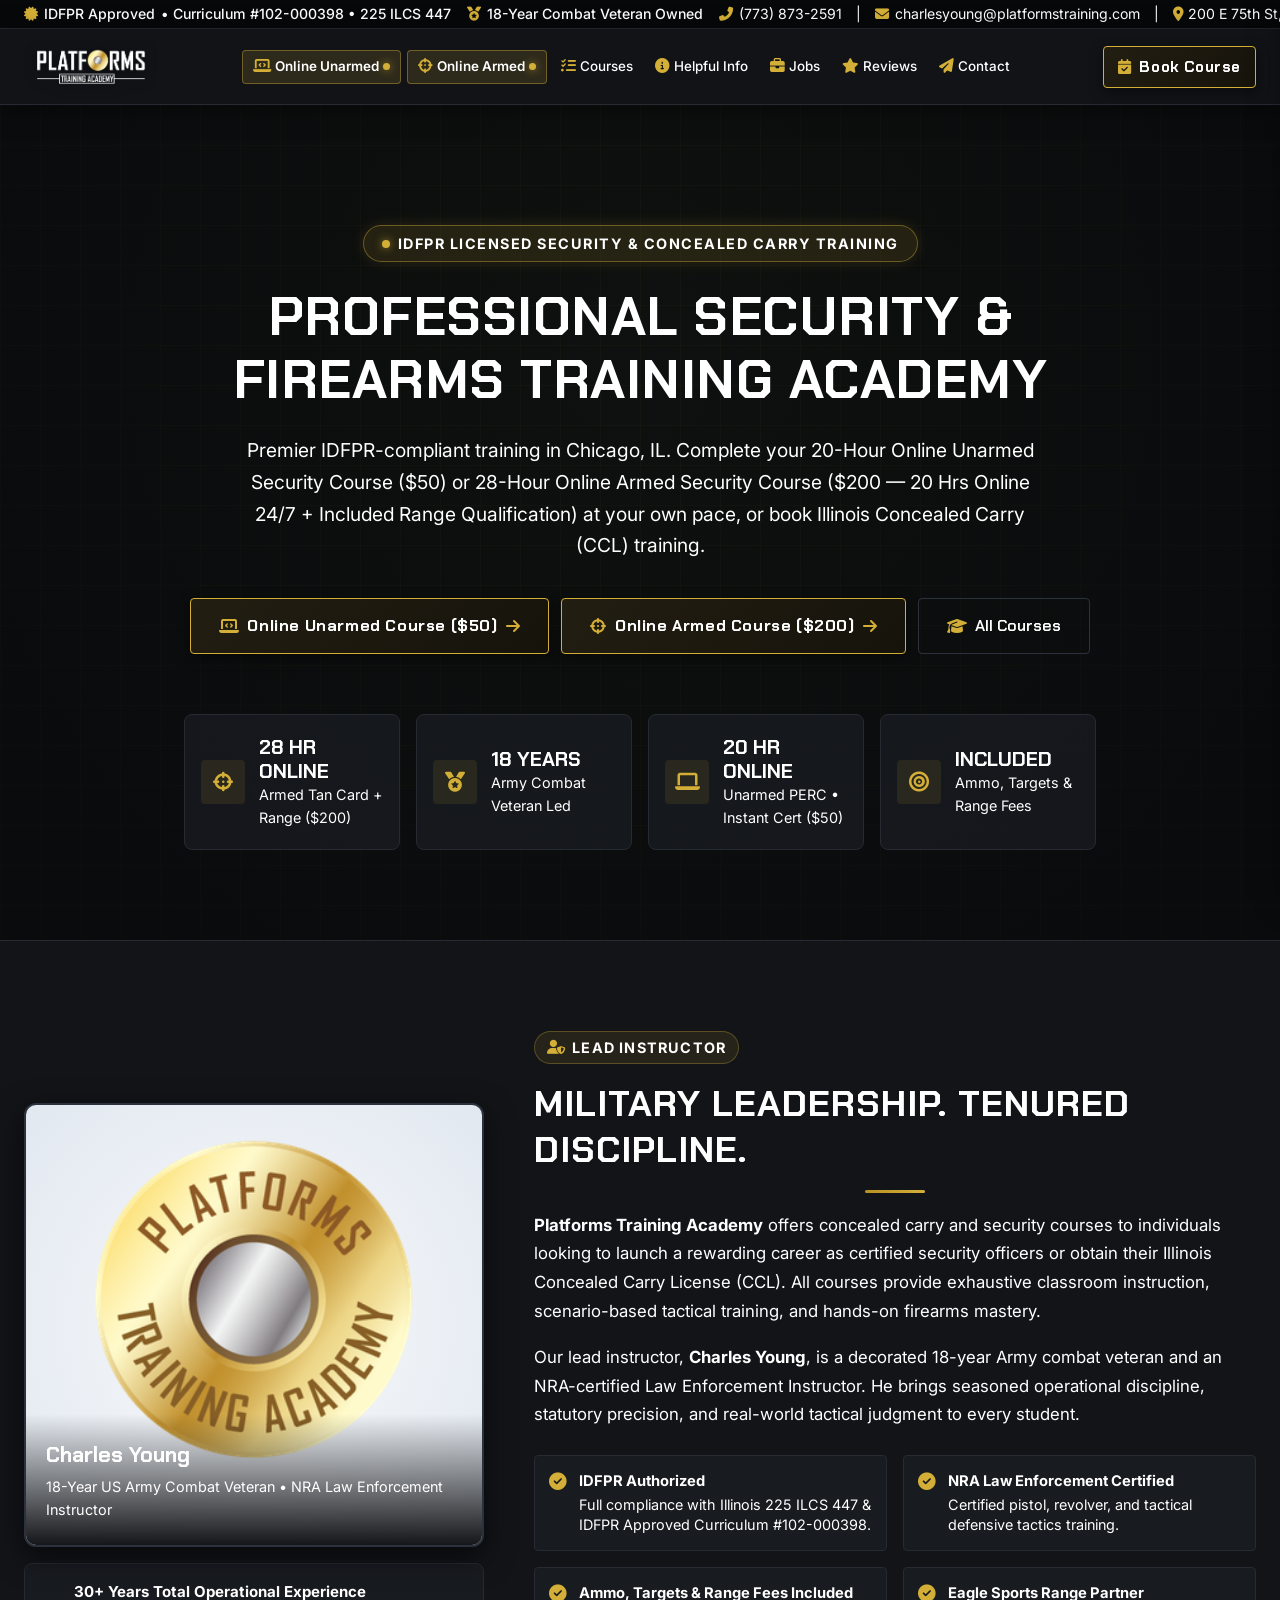
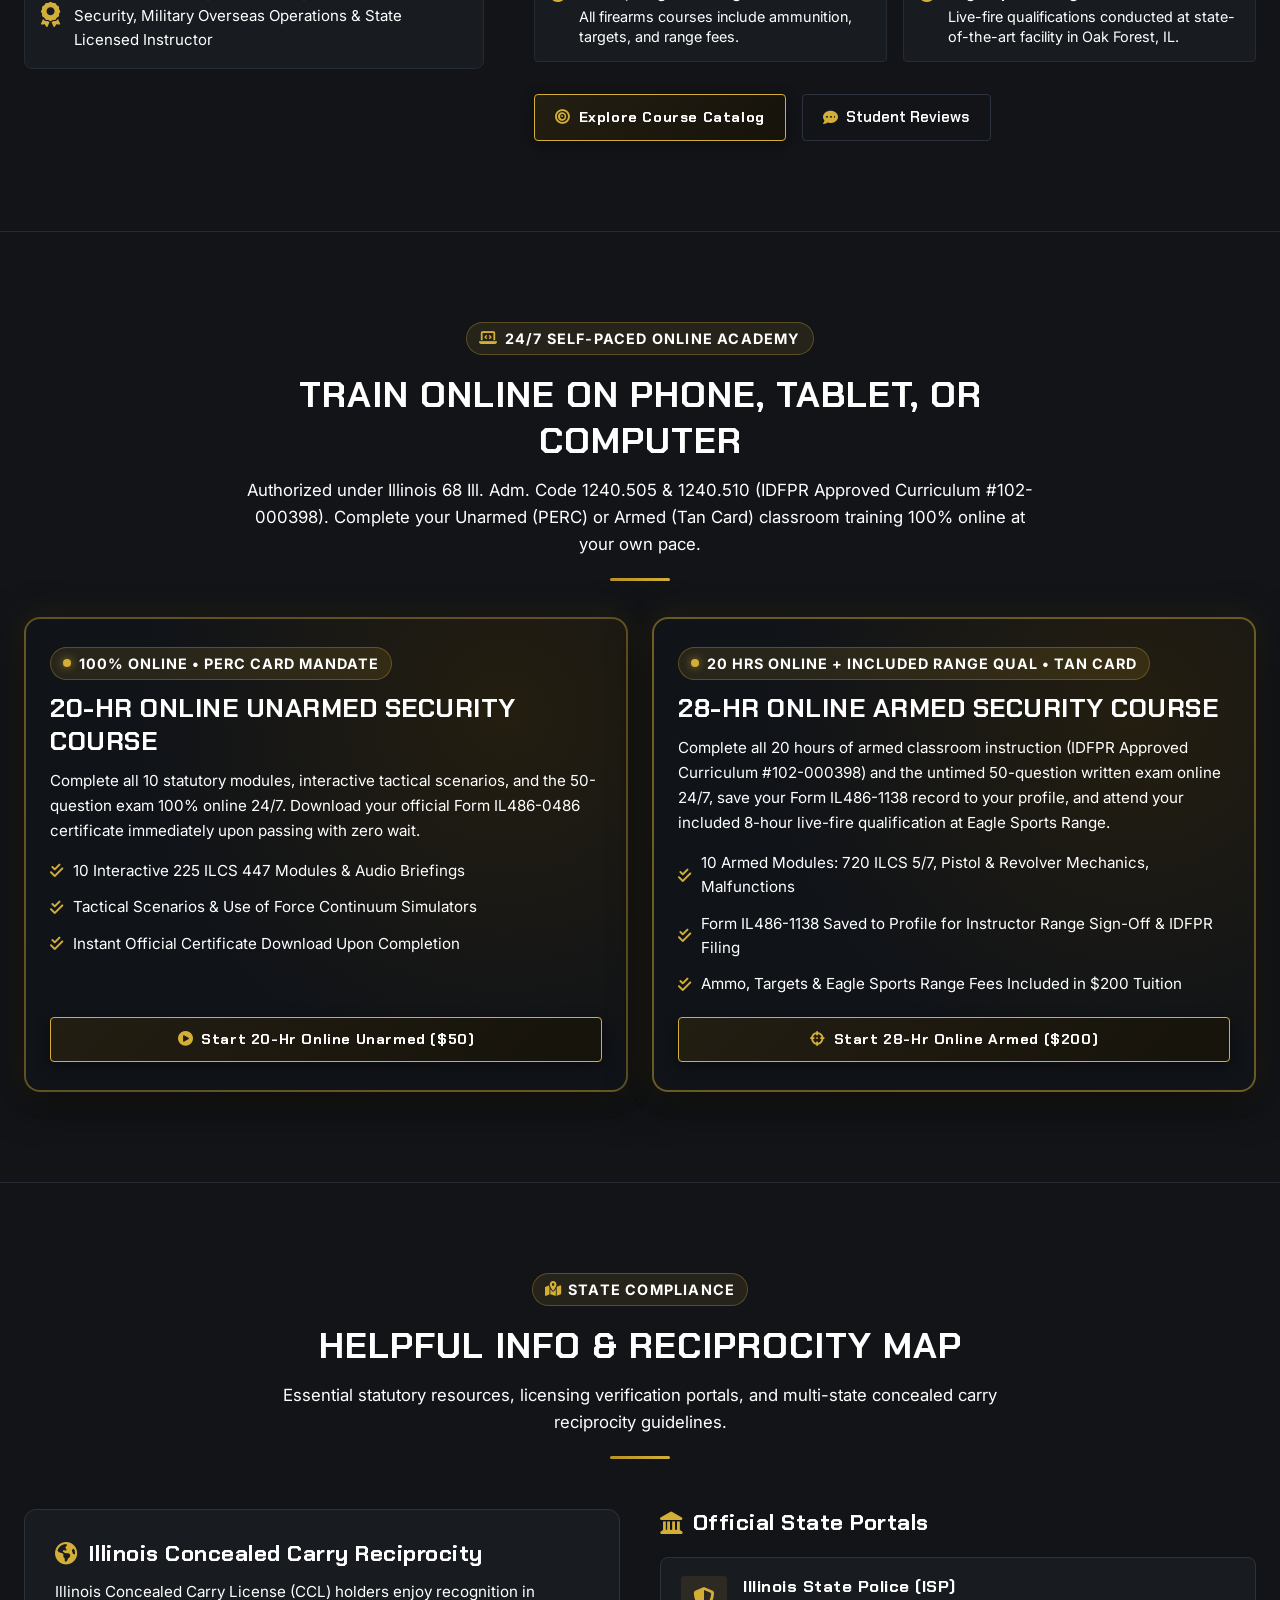
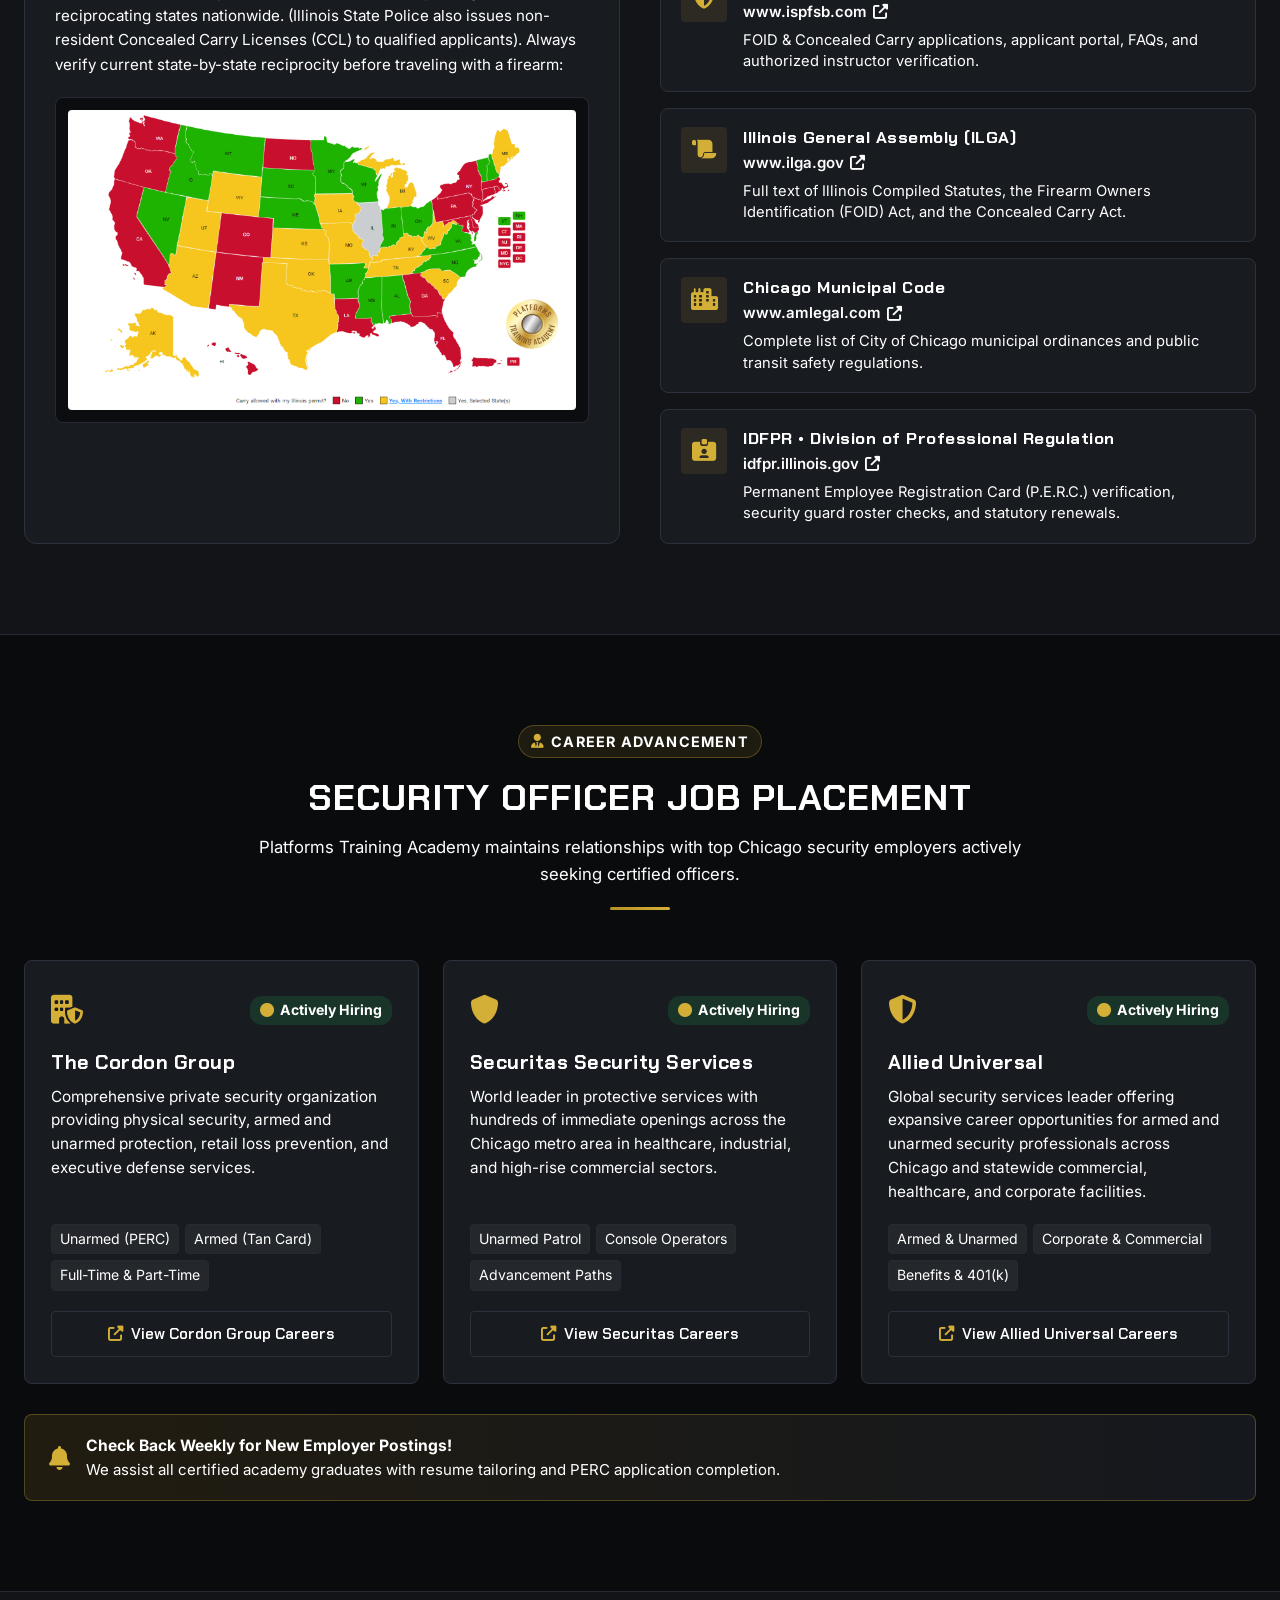
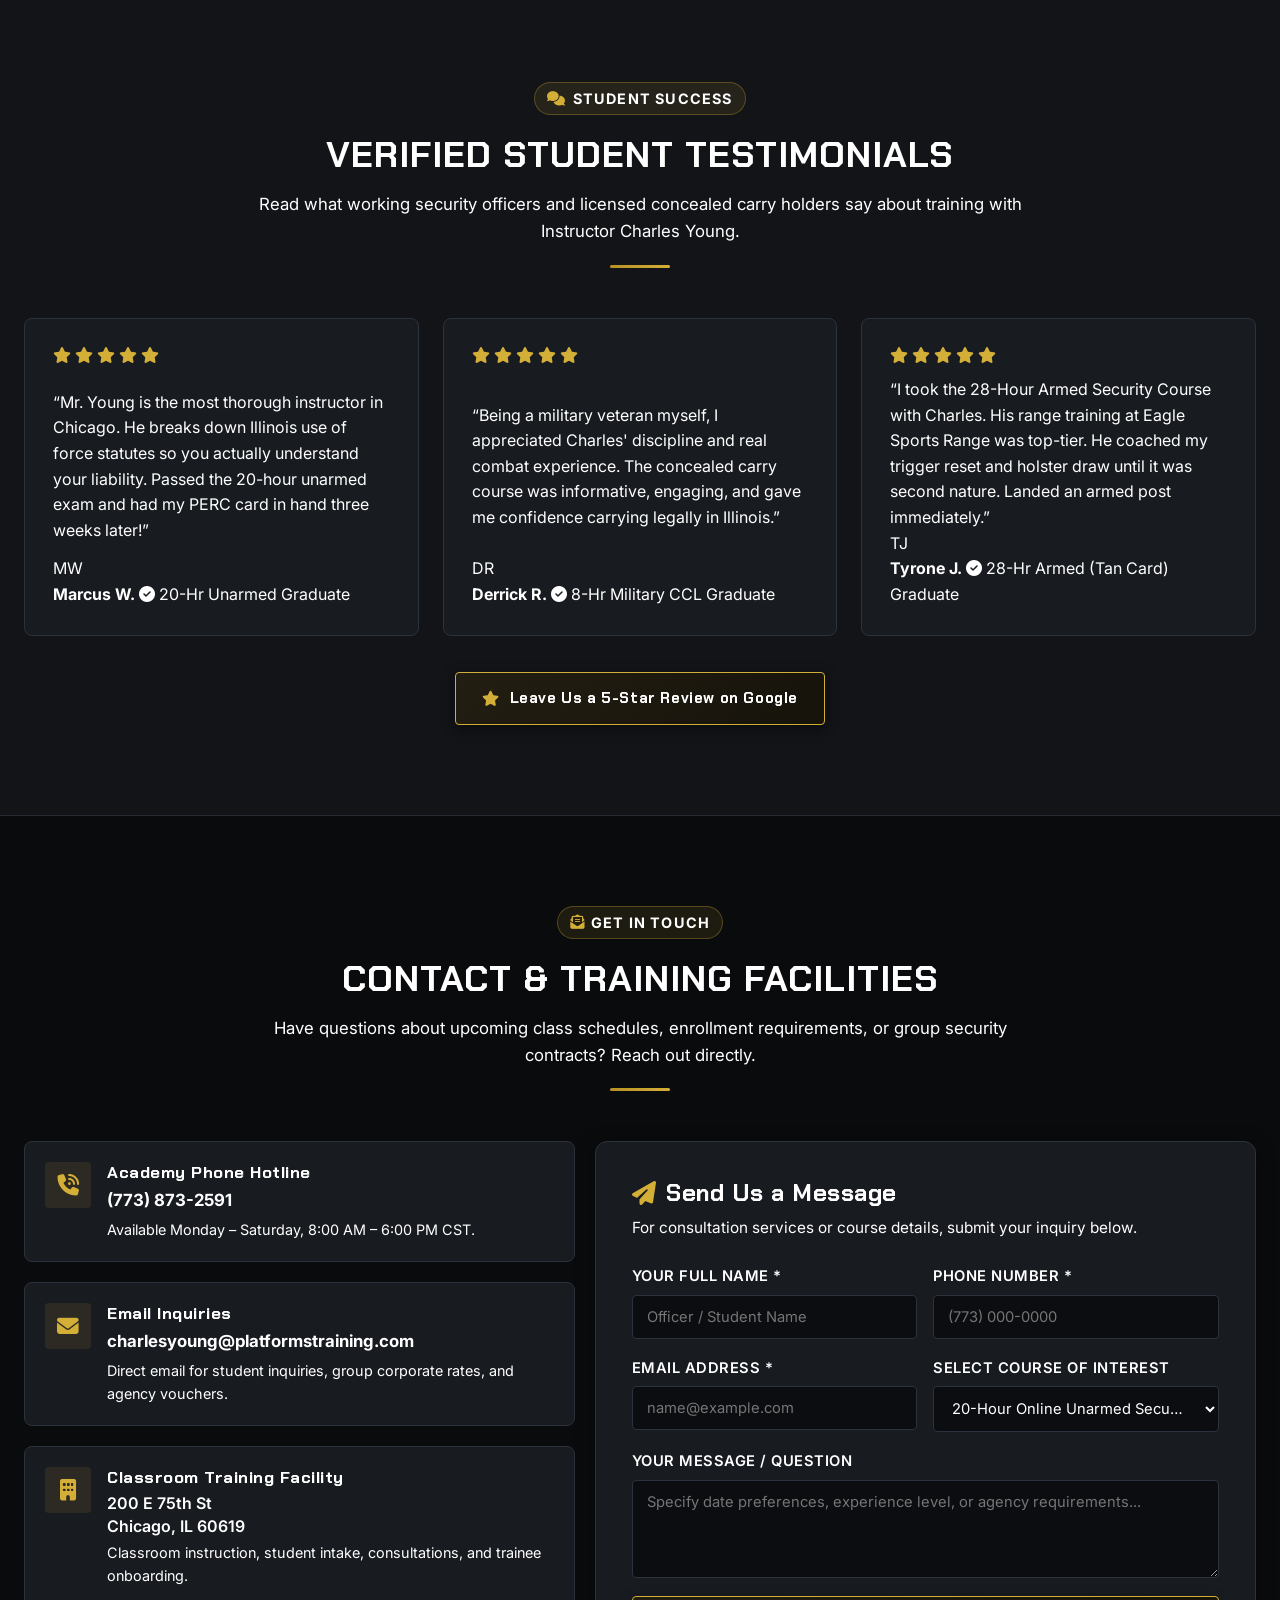
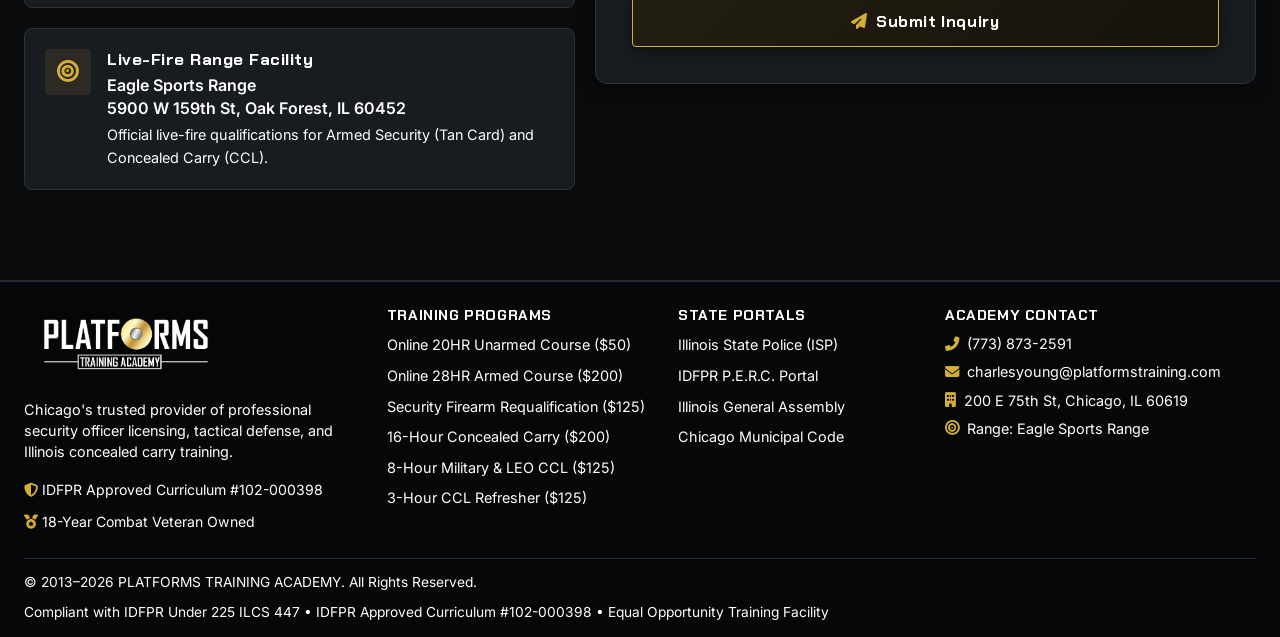
==== commit c18b8028: "Standalone Platforms Training Academy & Online Course deployment (v=3.0): - Completely removed Wix d" ====
--- a/index.html
+++ b/index.html
@@ -26,7 +26,7 @@
     <link rel="stylesheet" href="https://cdnjs.cloudflare.com/ajax/libs/font-awesome/6.5.1/css/all.min.css">
     
     <!-- Tactical Stylesheet -->
-    <link rel="stylesheet" href="styles.css?v=4.0">
+    <link rel="stylesheet" href="styles.css?v=9.1">
 </head>
 <body id="top">
 
@@ -102,10 +102,6 @@
             <a href="#reviews" class="mobile-nav-link"><i class="fas fa-star"></i> Reviews &amp; Instructor</a>
             <a href="#contact" class="mobile-nav-link"><i class="fas fa-paper-plane"></i> Contact &amp; Locations</a>
         </nav>
-        <div class="drawer-contact-footer">
-            <a href="tel:7738732591" class="drawer-phone-btn"><i class="fas fa-phone"></i> (773) 873-2591</a>
-            <p>200 E 75th St, Chicago, IL 60619 &bull; Eagle Sports Range</p>
-        </div>
     </div>
     <div class="drawer-backdrop" id="drawer-backdrop"></div>
 
--- a/styles.css
+++ b/styles.css
@@ -159,7 +159,7 @@
 .top-credential-bar {
     background-color: #07080a;
     border-bottom: 1px solid var(--border-color);
-    font-size: 0.76rem;
+    font-size: 0.88rem;
     padding: 5px 0;
     line-height: 1.3;
 }
@@ -328,7 +328,7 @@
 }
 
 .brand-sub {
-    font-size: 0.72rem;
+    font-size: 0.86rem;
     color: var(--text-muted);
     letter-spacing: 0.5px;
     font-weight: 400;
@@ -344,7 +344,7 @@
 .nav-item {
     padding: 6px 11px;
     color: var(--text-muted);
-    font-size: 0.85rem;
+    font-size: 0.9rem;
     font-weight: 500;
     border-radius: var(--radius-sm);
     display: inline-flex;
@@ -361,7 +361,7 @@
 }
 
 .nav-item i {
-    font-size: 0.82rem;
+    font-size: 0.92rem;
     color: var(--brand-green);
 }
 
@@ -480,7 +480,7 @@
     border: 1px solid var(--border-card);
     font-family: var(--font-heading);
     font-weight: 600;
-    font-size: 0.9rem;
+    font-size: 0.96rem;
     padding: 10px 20px;
     border-radius: var(--radius-sm);
     display: inline-flex;
@@ -615,7 +615,7 @@
 }
 
 .drawer-contact-footer p {
-    font-size: 0.75rem;
+    font-size: 0.88rem;
     color: var(--text-muted);
     text-align: center;
 }
@@ -655,7 +655,7 @@
     display: inline-flex;
     align-items: center;
     gap: 6px;
-    font-size: 0.78rem;
+    font-size: 0.9rem;
     font-weight: 700;
     letter-spacing: 1.2px;
     text-transform: uppercase;
@@ -742,7 +742,7 @@
     background: rgba(212, 175, 55, 0.12);
     border: 1px solid rgba(212, 175, 55, 0.4);
     color: var(--brand-green-bright);
-    font-size: 0.8rem;
+    font-size: 0.9rem;
     font-weight: 700;
     letter-spacing: 1.5px;
     padding: 6px 18px;
@@ -836,7 +836,7 @@
 }
 
 .stat-label {
-    font-size: 0.78rem;
+    font-size: 0.9rem;
     color: var(--text-muted);
 }
 
@@ -893,7 +893,7 @@
 }
 
 .caption-title {
-    font-size: 0.8rem;
+    font-size: 0.9rem;
     color: var(--brand-green-bright);
     margin-top: 2px;
 }
@@ -917,7 +917,7 @@
 .sub-card-text {
     display: flex;
     flex-direction: column;
-    font-size: 0.85rem;
+    font-size: 0.94rem;
 }
 
 .sub-card-text strong {
@@ -977,7 +977,7 @@
 }
 
 .ins-badge-item span {
-    font-size: 0.8rem;
+    font-size: 0.9rem;
     color: var(--text-muted);
     line-height: 1.4;
     margin-top: 2px;
@@ -1035,7 +1035,7 @@
     background: rgba(212, 175, 55, 0.1);
     border: 1px solid rgba(212, 175, 55, 0.3);
     border-radius: var(--radius-sm);
-    font-size: 0.8rem;
+    font-size: 0.9rem;
     color: #ffffff;
     display: flex;
     align-items: center;
@@ -1062,7 +1062,7 @@
     padding: 10px 20px;
     font-family: var(--font-heading);
     font-weight: 600;
-    font-size: 0.9rem;
+    font-size: 0.96rem;
     color: var(--text-muted);
     background-color: var(--bg-card);
     border: 1px solid var(--border-color);
@@ -1116,7 +1116,7 @@
 }
 
 .course-badge {
-    font-size: 0.72rem;
+    font-size: 0.86rem;
     font-weight: 700;
     text-transform: uppercase;
     letter-spacing: 0.8px;
@@ -1202,14 +1202,14 @@
 }
 
 .course-tagline {
-    font-size: 0.88rem;
+    font-size: 0.95rem;
     color: var(--brand-green-bright);
     margin-bottom: 14px;
     font-weight: 500;
 }
 
 .course-summary {
-    font-size: 0.9rem;
+    font-size: 0.96rem;
     color: var(--text-muted);
     line-height: 1.55;
     margin-bottom: 20px;
@@ -1224,7 +1224,7 @@
     border-top: 1px solid var(--border-color);
     border-bottom: 1px solid var(--border-color);
     margin-bottom: 20px;
-    font-size: 0.82rem;
+    font-size: 0.92rem;
     color: #ffffff;
 }
 
@@ -1251,7 +1251,7 @@
     border: 1px solid var(--border-card);
     padding: 10px;
     border-radius: var(--radius-sm);
-    font-size: 0.88rem;
+    font-size: 0.95rem;
     font-weight: 600;
     display: flex;
     align-items: center;
@@ -1270,7 +1270,7 @@
     color: #ffffff;
     font-family: var(--font-heading);
     font-weight: 700;
-    font-size: 0.88rem;
+    font-size: 0.95rem;
     padding: 10px;
     border-radius: var(--radius-sm);
     display: flex;
@@ -1316,7 +1316,7 @@
     display: inline-flex;
     align-items: center;
     gap: 8px;
-    font-size: 0.78rem;
+    font-size: 0.9rem;
     font-weight: 700;
     letter-spacing: 1px;
     color: var(--brand-green-bright);
@@ -1372,7 +1372,7 @@
 }
 
 .lms-price-tag {
-    font-size: 0.9rem;
+    font-size: 0.96rem;
     color: #ffffff;
     font-weight: 500;
 }
@@ -1405,7 +1405,7 @@
 .mockup-dot.green { background-color: #22c55e; }
 
 .mockup-title {
-    font-size: 0.75rem;
+    font-size: 0.88rem;
     color: #ffffff;
     margin-left: 8px;
     font-family: monospace;
@@ -1426,7 +1426,7 @@
     display: inline-block;
     background: var(--brand-green-dim);
     color: var(--brand-green-bright);
-    font-size: 0.72rem;
+    font-size: 0.86rem;
     font-weight: 700;
     padding: 3px 8px;
     border-radius: var(--radius-sm);
@@ -1439,7 +1439,7 @@
 }
 
 .mockup-screen-card p {
-    font-size: 0.85rem;
+    font-size: 0.94rem;
     color: var(--text-muted);
     line-height: 1.5;
     margin-bottom: 16px;
@@ -1461,7 +1461,7 @@
 .mockup-footer-tags {
     display: flex;
     justify-content: space-between;
-    font-size: 0.75rem;
+    font-size: 0.88rem;
     color: #ffffff;
 }
 
@@ -1520,7 +1520,7 @@
 }
 
 .material-content p {
-    font-size: 0.88rem;
+    font-size: 0.95rem;
     color: var(--text-muted);
     line-height: 1.55;
     margin-bottom: 18px;
@@ -1531,7 +1531,7 @@
     display: flex;
     align-items: center;
     gap: 12px;
-    font-size: 0.78rem;
+    font-size: 0.9rem;
     color: #ffffff;
     margin-bottom: 16px;
     padding-top: 12px;
@@ -1543,7 +1543,7 @@
     border: 1px solid var(--brand-green);
     color: var(--brand-green-bright);
     font-family: var(--font-heading);
-    font-size: 0.85rem;
+    font-size: 0.94rem;
     font-weight: 700;
     padding: 10px;
     border-radius: var(--radius-sm);
@@ -1611,7 +1611,7 @@
     background-color: rgba(212, 175, 55, 0.15);
     border: 1px solid rgba(212, 175, 55, 0.4);
     color: #ffffff;
-    font-size: 0.82rem;
+    font-size: 0.92rem;
     font-weight: 600;
     padding: 4px 12px;
     border-radius: 16px;
@@ -1622,7 +1622,7 @@
 
 .state-pill i {
     color: var(--brand-green-bright);
-    font-size: 0.75rem;
+    font-size: 0.88rem;
 }
 
 .reciprocity-img-wrapper {
@@ -1689,7 +1689,7 @@
 
 .portal-url {
     color: var(--brand-green-bright);
-    font-size: 0.85rem;
+    font-size: 0.94rem;
     font-weight: 600;
     display: inline-flex;
     align-items: center;
@@ -1702,7 +1702,7 @@
 }
 
 .portal-info p {
-    font-size: 0.82rem;
+    font-size: 0.92rem;
     color: var(--text-muted);
     line-height: 1.45;
 }
@@ -1750,7 +1750,7 @@
 }
 
 .job-hiring-status {
-    font-size: 0.75rem;
+    font-size: 0.88rem;
     font-weight: 700;
     color: var(--success);
     display: inline-flex;
@@ -1767,7 +1767,7 @@
 }
 
 .job-desc {
-    font-size: 0.9rem;
+    font-size: 0.96rem;
     color: var(--text-muted);
     line-height: 1.55;
     margin-bottom: 20px;
@@ -1782,7 +1782,7 @@
 }
 
 .job-badges span {
-    font-size: 0.75rem;
+    font-size: 0.88rem;
     background-color: rgba(255, 255, 255, 0.05);
     border: 1px solid var(--border-color);
     padding: 3px 8px;
@@ -1817,7 +1817,7 @@
 
 .notice-text span {
     color: #ffffff;
-    font-size: 0.85rem;
+    font-size: 0.94rem;
 }
 
 /* ==========================================================================
@@ -1875,7 +1875,7 @@
 
 .review-author span {
     color: var(--brand-green-bright);
-    font-size: 0.78rem;
+    font-size: 0.9rem;
 }
 
 .reviews-google-cta {
@@ -1969,7 +1969,7 @@
 }
 
 .contact-sub {
-    font-size: 0.8rem;
+    font-size: 0.9rem;
     color: var(--text-muted);
 }
 
@@ -2003,7 +2003,7 @@
 }
 
 .form-subtitle {
-    font-size: 0.9rem;
+    font-size: 0.96rem;
     color: var(--text-muted);
     margin-bottom: 24px;
 }
@@ -2021,7 +2021,7 @@
 }
 
 .form-group label {
-    font-size: 0.82rem;
+    font-size: 0.92rem;
     font-weight: 600;
     color: #ffffff;
     margin-bottom: 6px;
@@ -2054,7 +2054,7 @@
     margin-top: 16px;
     padding: 12px;
     border-radius: var(--radius-sm);
-    font-size: 0.9rem;
+    font-size: 0.96rem;
     text-align: center;
 }
 
@@ -2117,7 +2117,7 @@
 
 .footer-tagline,
 .footer-bio {
-    font-size: 0.8rem;
+    font-size: 0.9rem;
     color: var(--text-muted);
     line-height: 1.45;
     margin-bottom: 6px;
@@ -2131,13 +2131,13 @@
     flex-direction: row;
     flex-wrap: wrap;
     gap: 10px;
-    font-size: 0.76rem;
+    font-size: 0.88rem;
     color: #ffffff;
 }
 
 .footer-links-col h4,
 .footer-contact-col h4 {
-    font-size: 0.84rem;
+    font-size: 0.92rem;
     margin-bottom: 8px;
     color: var(--text-white);
     text-transform: uppercase;
@@ -2153,7 +2153,7 @@
 
 .footer-links-col a {
     color: var(--text-muted);
-    font-size: 0.8rem;
+    font-size: 0.9rem;
     word-break: break-word;
     overflow-wrap: break-word;
 }
@@ -2164,7 +2164,7 @@
 }
 
 .footer-contact-col p {
-    font-size: 0.8rem;
+    font-size: 0.9rem;
     color: var(--text-muted);
     display: flex;
     align-items: center;
@@ -2182,7 +2182,7 @@
     gap: 8px;
     padding-top: 12px;
     border-top: 1px solid var(--border-color);
-    font-size: 0.74rem;
+    font-size: 0.86rem;
     color: var(--text-dark);
     box-sizing: border-box;
     width: 100%;
@@ -2296,7 +2296,7 @@
 .modal-list {
     margin-left: 20px;
     color: #ffffff;
-    font-size: 0.9rem;
+    font-size: 0.96rem;
     line-height: 1.7;
     margin-bottom: 16px;
 }
@@ -2328,16 +2328,16 @@
 @media (max-width: 1340px) and (min-width: 1081px) {
     .nav-item {
         padding: 5px 8px;
-        font-size: 0.8rem;
+        font-size: 0.84rem;
         gap: 4px;
     }
     .nav-item-online {
         padding: 5px 10px;
-        font-size: 0.8rem;
+        font-size: 0.84rem;
     }
     .header-book-btn {
         padding: 8px 14px;
-        font-size: 0.85rem;
+        font-size: 0.94rem;
     }
     .brand-logo-img {
         height: 50px;
@@ -2373,7 +2373,7 @@
     .header-book-btn {
         display: inline-flex;
         padding: 8px 14px;
-        font-size: 0.85rem;
+        font-size: 0.94rem;
     }
     .hero-main-title {
         font-size: 2.6rem;
@@ -2440,7 +2440,7 @@
     }
     .hero-badge-pill {
         margin-bottom: 14px !important;
-        font-size: 0.76rem !important;
+        font-size: 0.88rem !important;
         padding: 5px 14px !important;
     }
     .hero-main-title {
@@ -2497,7 +2497,7 @@
         text-align: center;
         gap: 6px;
         padding-top: 10px;
-        font-size: 0.72rem;
+        font-size: 0.86rem;
     }
 }
 
@@ -2507,7 +2507,7 @@
         padding-bottom: 12px !important;
     }
     .courses-hero-banner .section-tag-badge {
-        font-size: 0.70rem !important;
+        font-size: 0.84rem !important;
         padding: 3px 10px !important;
         margin-bottom: 4px !important;
     }
@@ -2517,7 +2517,7 @@
         margin: 6px 0 !important;
     }
     .courses-hero-banner .section-desc {
-        font-size: 0.90rem !important;
+        font-size: 0.96rem !important;
         line-height: 1.45 !important;
     }
     .courses-hero-banner .section-title-line {
@@ -2574,7 +2574,7 @@
     }
     .hero-badge-pill {
         margin-bottom: 12px !important;
-        font-size: 0.72rem !important;
+        font-size: 0.86rem !important;
         padding: 4px 12px !important;
         letter-spacing: 0.8px !important;
     }
@@ -2765,7 +2765,7 @@
     .lms-cta-row .btn-large {
         width: 100% !important;
         padding: 12px 16px !important;
-        font-size: 0.9rem !important;
+        font-size: 0.96rem !important;
         text-align: center !important;
     }
     .instructor-photo {
@@ -2962,7 +2962,7 @@
     }
 
     .contact-sub {
-        font-size: 0.8rem !important;
+        font-size: 0.9rem !important;
         line-height: 1.4 !important;
         margin: 0 !important;
     }
@@ -2983,7 +2983,7 @@
     }
 
     .form-subtitle {
-        font-size: 0.85rem !important;
+        font-size: 0.94rem !important;
         margin-bottom: 18px !important;
     }
 
@@ -3011,7 +3011,7 @@
 @media (max-width: 768px) {
     .top-credential-bar {
         padding: 6px 0 !important;
-        font-size: 0.75rem !important;
+        font-size: 0.88rem !important;
     }
     .site-container.top-credential-inner,
     .top-credential-inner {
@@ -3038,3 +3038,358 @@
         display: none !important;
     }
 }
+
+
+/* ==========================================================================
+   UNIFIED MOBILE HEADER (LOGO LEFT, HAMBURGER RIGHT) & NON-SCROLLING DRAWER
+   ========================================================================== */
+.mobile-drawer {
+    height: 100vh !important;
+    height: 100dvh !important;
+    max-height: 100dvh !important;
+    width: 300px !important;
+    max-width: 86vw !important;
+    overflow: hidden !important;
+    display: flex !important;
+    flex-direction: column !important;
+    justify-content: space-between !important;
+    box-sizing: border-box !important;
+}
+
+.mobile-drawer-header {
+    padding: 10px 16px !important;
+    flex-shrink: 0 !important;
+    display: flex !important;
+    align-items: center !important;
+    justify-content: space-between !important;
+}
+
+.drawer-logo {
+    height: 32px !important;
+    width: auto !important;
+    max-width: 155px !important;
+    object-fit: contain !important;
+}
+
+.mobile-nav-links {
+    padding: 6px 12px !important;
+    gap: 4px !important;
+    overflow: hidden !important;
+    flex: 1 1 auto !important;
+    display: flex !important;
+    flex-direction: column !important;
+    justify-content: center !important;
+}
+
+.mobile-nav-link {
+    padding: 8px 12px !important;
+    margin: 0 !important;
+    font-size: 0.88rem !important;
+    line-height: 1.25 !important;
+    white-space: nowrap !important;
+    border-radius: 6px !important;
+    display: flex !important;
+    align-items: center !important;
+    gap: 10px !important;
+}
+
+.mobile-online-highlight {
+    margin: 2px 0 !important;
+    padding: 8px 12px !important;
+}
+
+.drawer-contact-footer {
+    padding: 10px 16px 12px 16px !important;
+    flex-shrink: 0 !important;
+}
+
+.drawer-phone-btn {
+    padding: 8px 12px !important;
+    margin-bottom: 6px !important;
+    font-size: 0.9rem !important;
+}
+
+.drawer-contact-footer p {
+    font-size: 0.78rem !important;
+    line-height: 1.3 !important;
+    margin: 0 !important;
+}
+
+@media (max-width: 1080px) {
+    .main-header .header-book-btn,
+    .site-header .header-book-btn {
+        display: none !important;
+    }
+    .main-header .header-inner,
+    .site-header .header-container {
+        display: flex !important;
+        flex-direction: row !important;
+        justify-content: space-between !important;
+        align-items: center !important;
+        width: 100% !important;
+        box-sizing: border-box !important;
+    }
+    .main-header .brand-link,
+    .site-header .brand-link,
+    .site-header .brand-wrapper {
+        order: 1 !important;
+        margin: 0 auto 0 0 !important;
+        display: flex !important;
+        align-items: center !important;
+        justify-content: flex-start !important;
+        flex: 0 0 auto !important;
+    }
+    .main-header .header-cta-block,
+    .site-header .header-gate-cta {
+        order: 3 !important;
+        margin: 0 0 0 auto !important;
+        display: flex !important;
+        align-items: center !important;
+        justify-content: flex-end !important;
+        flex: 0 0 auto !important;
+    }
+    .site-header .header-actions {
+        order: 2 !important;
+        margin-left: auto !important;
+    }
+    .site-header .main-nav {
+        order: 4 !important;
+    }
+    .mobile-toggle-btn {
+        display: inline-flex !important;
+        align-items: center !important;
+        justify-content: center !important;
+        padding: 8px !important;
+        font-size: 1.45rem !important;
+        color: #ffffff !important;
+        margin-left: auto !important;
+    }
+}
+
+@media (max-width: 768px) {
+    .top-credential-bar {
+        padding: 6px 0 !important;
+        font-size: 0.82rem !important;
+    }
+    .site-container.top-credential-inner,
+    .top-credential-inner {
+        padding: 0 16px !important;
+        display: flex !important;
+        flex-direction: row !important;
+        align-items: center !important;
+        justify-content: space-between !important;
+        gap: 10px !important;
+        overflow: hidden !important;
+    }
+    .main-header,
+    body.lms-gate-active .site-header {
+        height: 68px !important;
+        min-height: 68px !important;
+    }
+    .main-header .header-inner,
+    body.lms-gate-active .site-header .header-container {
+        height: 68px !important;
+        min-height: 68px !important;
+        padding: 0 16px !important;
+        flex-wrap: nowrap !important;
+        justify-content: space-between !important;
+        align-items: center !important;
+    }
+    .main-header .brand-logo-img,
+    .site-header .brand-logo-img,
+    .site-header .brand-logo {
+        height: 46px !important;
+        width: auto !important;
+        max-width: 205px !important;
+        object-fit: contain !important;
+    }
+    .app-main {
+        padding: 14px 12px 32px 12px !important;
+    }
+    .auth-gate-card,
+    .payment-gate-card {
+        padding: 24px 16px !important;
+    }
+    .auth-gate-badge,
+    .payment-gate-badge {
+        font-size: 0.86rem !important;
+        padding: 5px 12px !important;
+        line-height: 1.35 !important;
+        max-width: 100% !important;
+        box-sizing: border-box !important;
+    }
+    .armed-gate-contact-row {
+        grid-template-columns: 1fr !important;
+        gap: 10px !important;
+    }
+}
+
+
+/* ==========================================================================
+   WEB CIRCLE LOGO SIZE (180PX), MOBILE HEADER LEFT-LOGO FIX & CONDENSED MOBILE FOOTER
+   ========================================================================== */
+.auth-gate-circle-logo {
+    width: 180px !important;
+    height: 180px !important;
+    margin: 0 auto 22px auto !important;
+    padding: 4px !important;
+    border: 2.5px solid #d4af37 !important;
+    box-shadow: 0 0 36px rgba(212, 175, 55, 0.35) !important;
+}
+
+.drawer-contact-footer {
+    display: none !important;
+}
+
+.mobile-drawer {
+    justify-content: flex-start !important;
+}
+
+.mobile-nav-links {
+    justify-content: flex-start !important;
+    padding: 12px 14px !important;
+    gap: 6px !important;
+    overflow: hidden !important;
+}
+
+@media (max-width: 1080px) {
+    .main-header .header-inner,
+    .site-header .header-container {
+        display: flex !important;
+        flex-direction: row !important;
+        flex-wrap: nowrap !important;
+        justify-content: space-between !important;
+        align-items: center !important;
+        width: 100% !important;
+    }
+    .main-header .brand-link,
+    .site-header .brand-link,
+    .site-header .brand-wrapper,
+    .brand-wrapper {
+        order: 0 !important;
+        margin: 0 auto 0 0 !important;
+        justify-content: flex-start !important;
+        text-align: left !important;
+        flex: 0 0 auto !important;
+    }
+    .main-header .header-cta-block,
+    .site-header .header-gate-cta,
+    .header-gate-cta {
+        order: 10 !important;
+        margin: 0 0 0 auto !important;
+        justify-content: flex-end !important;
+        flex: 0 0 auto !important;
+    }
+    .site-header .header-actions,
+    .header-actions {
+        order: 5 !important;
+        margin: 0 0 0 auto !important;
+    }
+    .site-header .main-nav,
+    .main-nav {
+        order: 20 !important;
+    }
+}
+
+@media (max-width: 768px) {
+    .auth-gate-circle-logo {
+        width: 128px !important;
+        height: 128px !important;
+        margin: 0 auto 16px auto !important;
+    }
+
+    /* Condensed Mobile Footer with Larger Logo (76px) Maintained */
+    .site-footer {
+        padding: 14px 0 10px 0 !important;
+    }
+    .footer-container-wide,
+    .site-footer .site-container {
+        padding: 0 14px !important;
+    }
+    .footer-grid,
+    .footer-top-row {
+        display: grid !important;
+        grid-template-columns: 1.12fr 0.88fr !important;
+        gap: 10px 12px !important;
+        margin-bottom: 8px !important;
+        align-items: start !important;
+    }
+    .footer-brand-col {
+        grid-column: 1 / -1 !important;
+        display: flex !important;
+        flex-direction: column !important;
+        align-items: center !important;
+        text-align: center !important;
+        gap: 4px !important;
+        margin-bottom: 2px !important;
+        padding-bottom: 6px !important;
+        border-bottom: 1px solid rgba(255, 255, 255, 0.07) !important;
+    }
+    .footer-brand {
+        align-items: center !important;
+        justify-content: center !important;
+        margin-bottom: 0 !important;
+    }
+    .footer-logo {
+        height: 76px !important;
+        width: auto !important;
+        max-width: 285px !important;
+        object-fit: contain !important;
+        margin: 0 auto !important;
+    }
+    .footer-tagline,
+    .footer-bio {
+        display: none !important;
+    }
+    .footer-creds,
+    .footer-badges {
+        justify-content: center !important;
+        gap: 4px 10px !important;
+        font-size: 0.75rem !important;
+        line-height: 1.25 !important;
+    }
+    .footer-links-col {
+        text-align: left !important;
+    }
+    .footer-links-col h4 {
+        font-size: 0.8rem !important;
+        margin-bottom: 4px !important;
+        letter-spacing: 0.4px !important;
+    }
+    .footer-links-col ul {
+        gap: 2px !important;
+        align-items: flex-start !important;
+    }
+    .footer-links-col a {
+        font-size: 0.76rem !important;
+        line-height: 1.28 !important;
+    }
+    .footer-contact-col {
+        grid-column: 1 / -1 !important;
+        border-top: 1px solid rgba(255, 255, 255, 0.07) !important;
+        padding-top: 6px !important;
+        display: flex !important;
+        flex-direction: row !important;
+        flex-wrap: wrap !important;
+        justify-content: center !important;
+        align-items: center !important;
+        gap: 4px 12px !important;
+        text-align: center !important;
+    }
+    .footer-contact-col h4 {
+        display: none !important;
+    }
+    .footer-contact-col p {
+        font-size: 0.76rem !important;
+        line-height: 1.25 !important;
+        margin: 0 !important;
+        gap: 5px !important;
+        justify-content: center !important;
+    }
+    .footer-bottom-row {
+        padding-top: 6px !important;
+        gap: 2px !important;
+        font-size: 0.72rem !important;
+        line-height: 1.25 !important;
+    }
+}
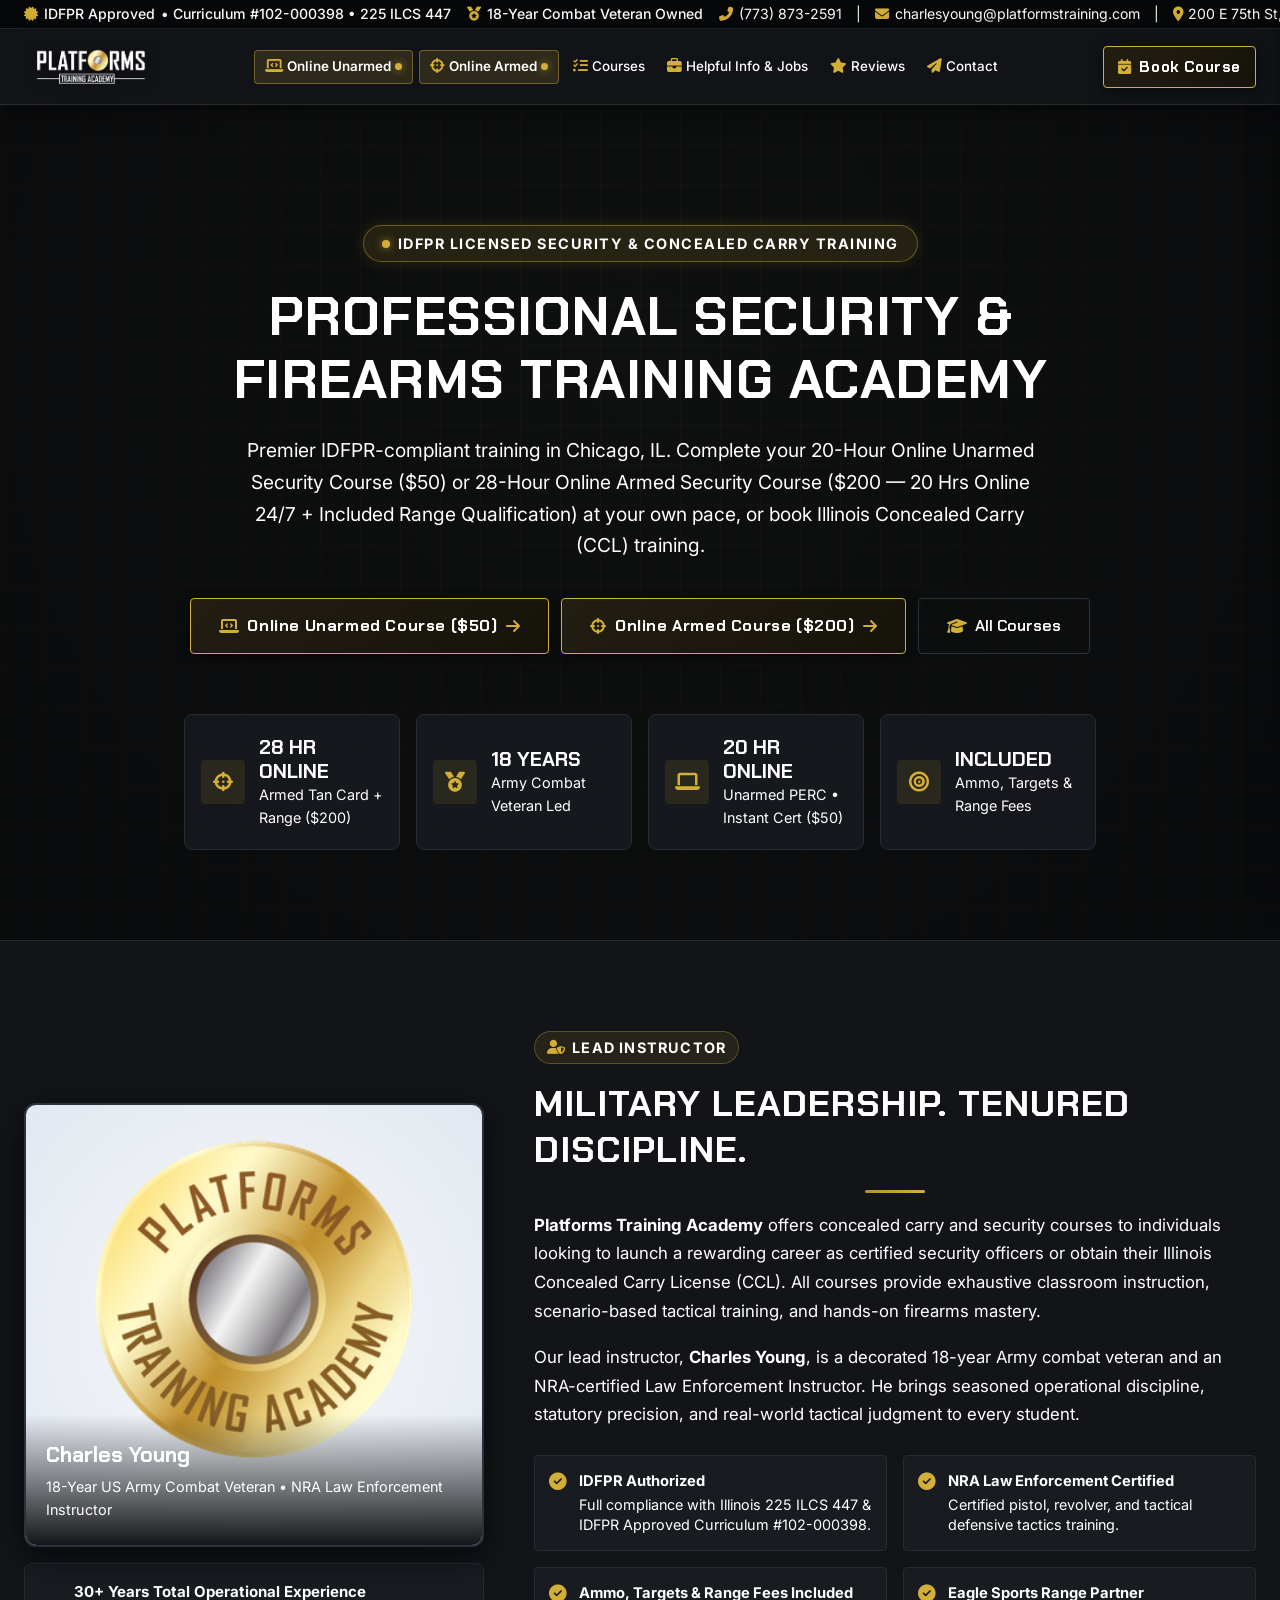
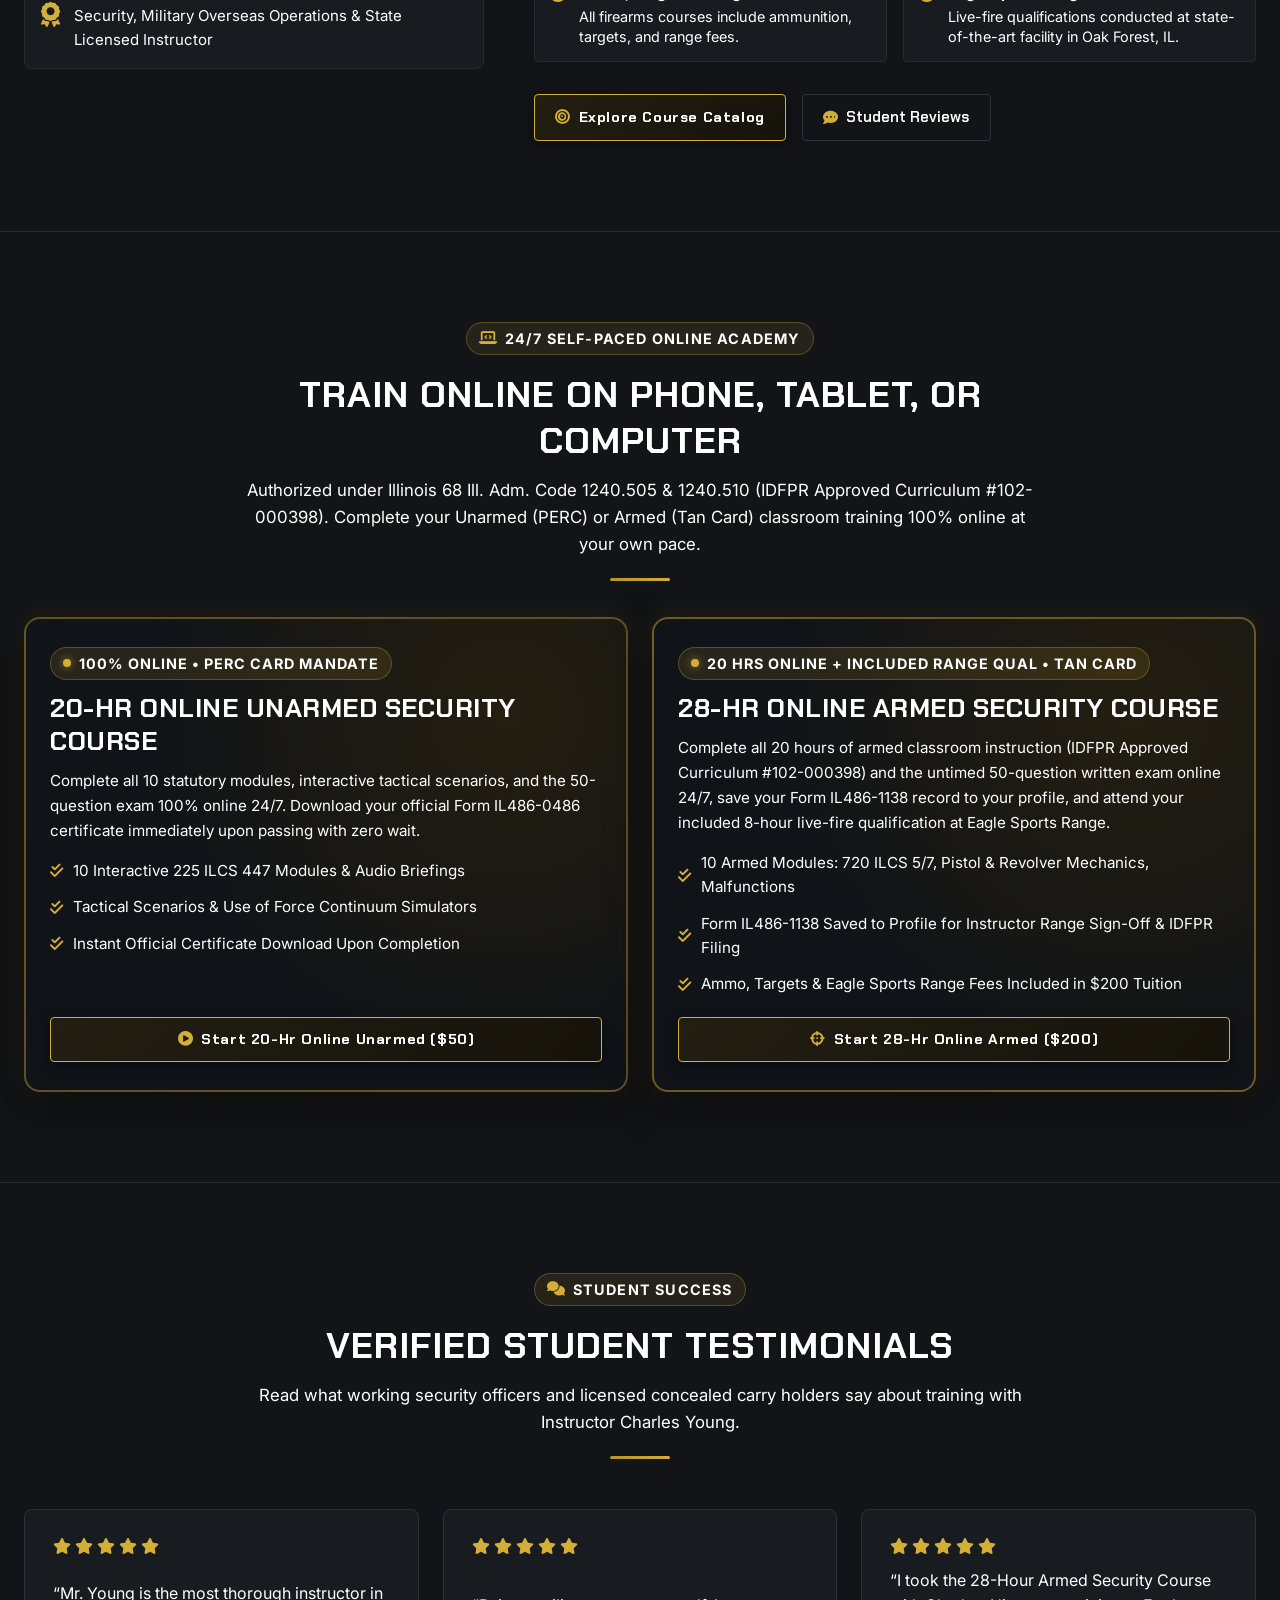
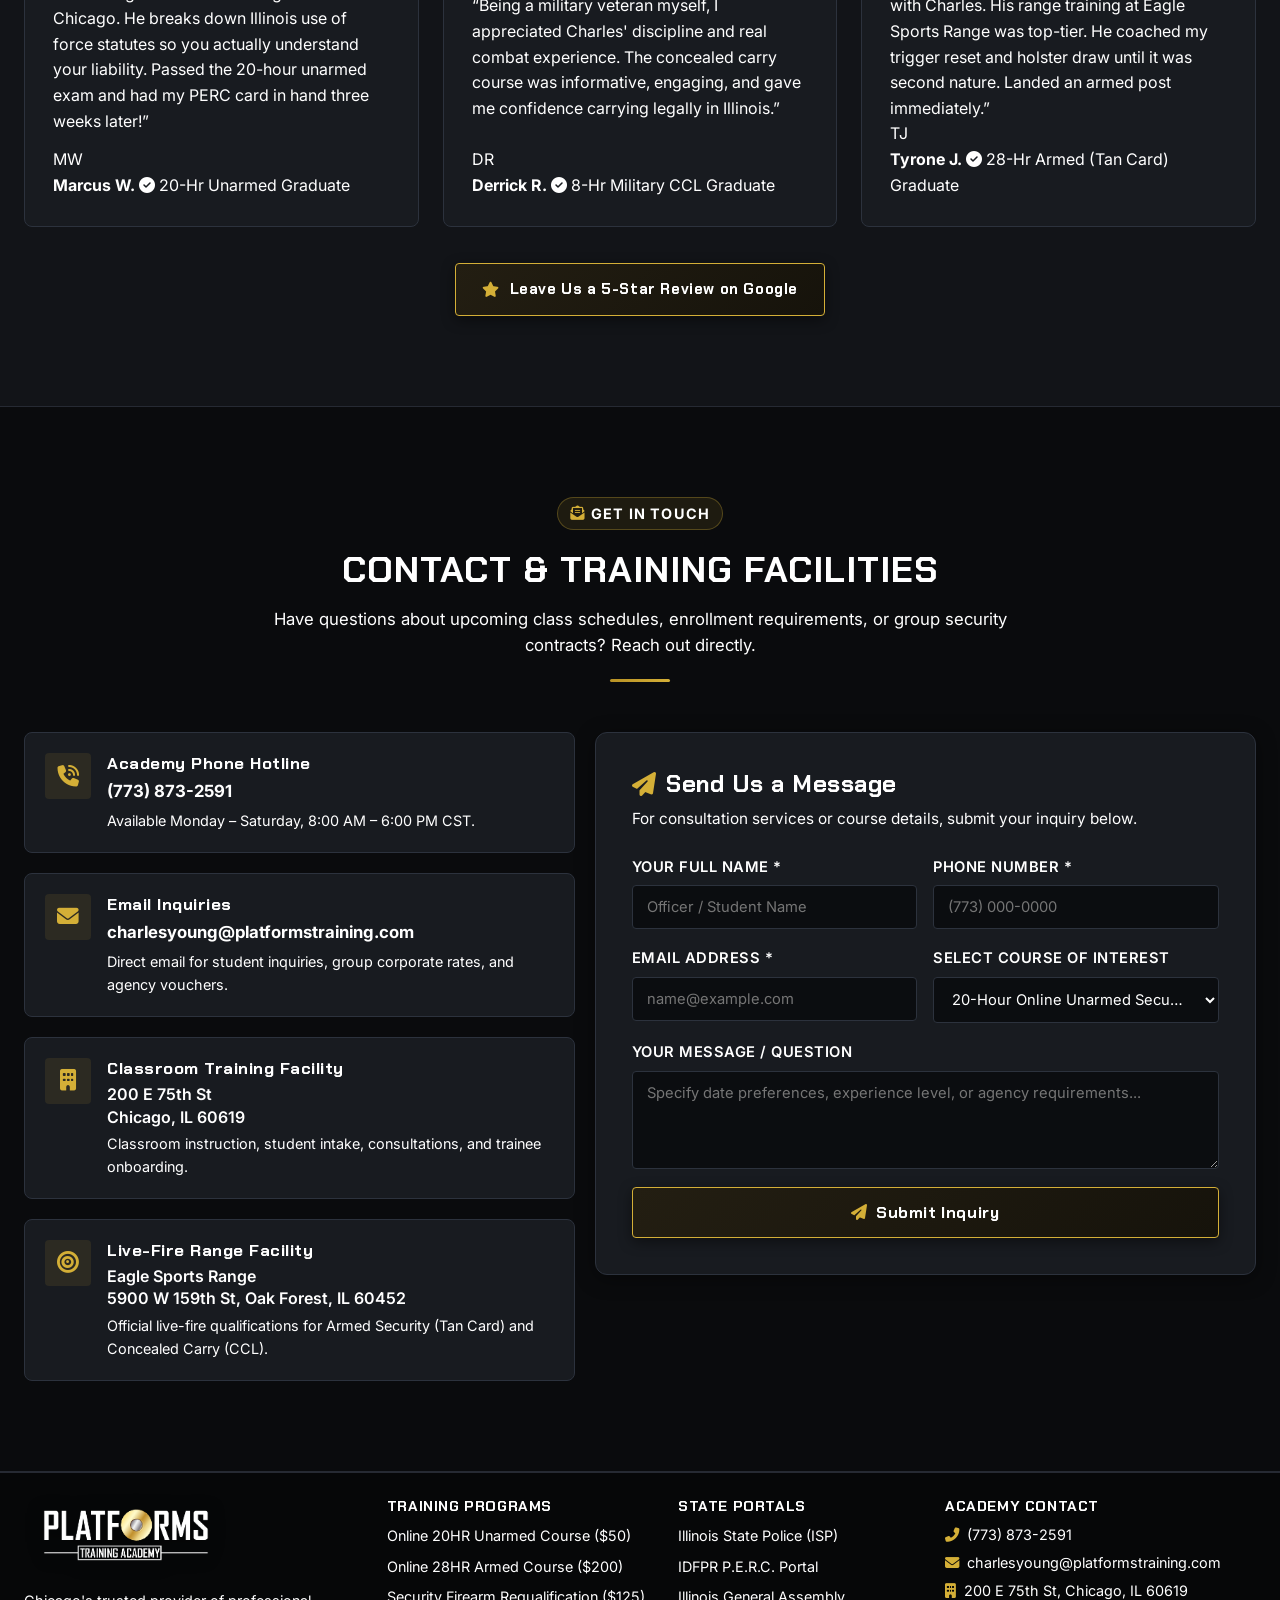
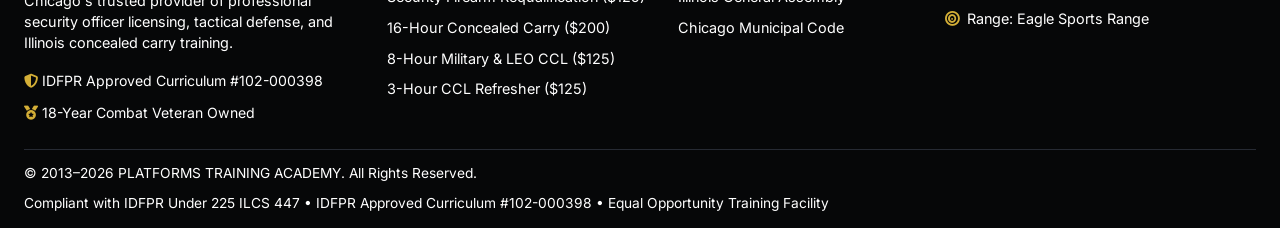
==== commit 700a9d28: "Standalone Platforms Training Academy & Online Course deployment (v=3.0): - Completely removed Wix d" ====
--- a/index.html
+++ b/index.html
@@ -64,8 +64,7 @@
                     <i class="fas fa-crosshairs"></i> Online Armed <span class="nav-online-pulse"></span>
                 </a>
                 <a href="courses.html" class="nav-item"><i class="fas fa-list-check"></i> Courses</a>
-                <a href="#helpful-info" class="nav-item"><i class="fas fa-circle-info"></i> Helpful Info</a>
-                <a href="#jobs" class="nav-item"><i class="fas fa-briefcase"></i> Jobs</a>
+                <a href="resources.html" class="nav-item"><i class="fas fa-briefcase"></i> Helpful Info &amp; Jobs</a>
                 <a href="#reviews" class="nav-item"><i class="fas fa-star"></i> Reviews</a>
                 <a href="#contact" class="nav-item"><i class="fas fa-paper-plane"></i> Contact</a>
             </nav>
@@ -97,8 +96,7 @@
             <a href="./course/index.html" class="mobile-nav-link mobile-online-highlight"><i class="fas fa-laptop-code"></i> Online 20HR Unarmed Course ($50)</a>
             <a href="./armed-course/index.html" class="mobile-nav-link mobile-online-highlight"><i class="fas fa-crosshairs"></i> Online 28HR Armed Course ($200)</a>
             <a href="courses.html" class="mobile-nav-link"><i class="fas fa-list-check"></i> Courses</a>
-            <a href="#helpful-info" class="mobile-nav-link"><i class="fas fa-circle-info"></i> Helpful Info &amp; Reciprocity</a>
-            <a href="#jobs" class="mobile-nav-link"><i class="fas fa-briefcase"></i> Job Placement</a>
+            <a href="resources.html" class="mobile-nav-link"><i class="fas fa-briefcase"></i> Helpful Info &amp; Jobs</a>
             <a href="#reviews" class="mobile-nav-link"><i class="fas fa-star"></i> Reviews &amp; Instructor</a>
             <a href="#contact" class="mobile-nav-link"><i class="fas fa-paper-plane"></i> Contact &amp; Locations</a>
         </nav>
@@ -316,163 +314,6 @@
                                 <i class="fas fa-crosshairs"></i> Start 28-Hr Online Armed ($200)
                             </a>
                         </div>
-                    </div>
-                </div>
-            </div>
-        </section>
-
-        <!-- =========================================================
-             SECTION 5: HELPFUL INFO & RECIPROCITY MAP
-             ========================================================= -->
-        <section class="site-section info-section" id="helpful-info">
-            <div class="site-container">
-                <div class="section-header-centered">
-                    <span class="section-tag-badge"><i class="fas fa-map-location-dot"></i> STATE COMPLIANCE</span>
-                    <h2 class="section-title">HELPFUL INFO &amp; RECIPROCITY MAP</h2>
-                    <p class="section-desc">
-                        Essential statutory resources, licensing verification portals, and multi-state concealed carry reciprocity guidelines.
-                    </p>
-                    <div class="section-title-line"></div>
-                </div>
-
-                <div class="info-split-grid">
-                    <!-- Reciprocity Map Column -->
-                    <div class="reciprocity-card">
-                        <h3 class="reciprocity-title"><i class="fas fa-globe-americas"></i> Illinois Concealed Carry Reciprocity</h3>
-                        <p class="reciprocity-desc">
-                            Illinois Concealed Carry License (CCL) holders enjoy recognition in reciprocating states nationwide. (Illinois State Police also issues non-resident Concealed Carry Licenses (CCL) to qualified applicants). Always verify current state-by-state reciprocity before traveling with a firearm:
-                        </p>
-                        <div class="reciprocity-img-wrapper">
-                            <img src="assets/reciprocity_map.png" alt="Illinois Concealed Carry Reciprocity Map" class="reciprocity-img">
-                        </div>
-                    </div>
-
-                    <!-- Helpful Links Column -->
-                    <div class="state-links-wrapper">
-                        <h3 class="state-links-heading"><i class="fas fa-landmark"></i> Official State Portals</h3>
-                        
-                        <div class="state-portal-card">
-                            <div class="portal-icon"><i class="fas fa-shield-alt"></i></div>
-                            <div class="portal-info">
-                                <h4>Illinois State Police (ISP)</h4>
-                                <a href="https://www.ispfsb.com" target="_blank" rel="noopener" class="portal-url">www.ispfsb.com <i class="fas fa-external-link-alt"></i></a>
-                                <p>FOID &amp; Concealed Carry applications, applicant portal, FAQs, and authorized instructor verification.</p>
-                            </div>
-                        </div>
-
-                        <div class="state-portal-card">
-                            <div class="portal-icon"><i class="fas fa-scroll"></i></div>
-                            <div class="portal-info">
-                                <h4>Illinois General Assembly (ILGA)</h4>
-                                <a href="https://www.ilga.gov" target="_blank" rel="noopener" class="portal-url">www.ilga.gov <i class="fas fa-external-link-alt"></i></a>
-                                <p>Full text of Illinois Compiled Statutes, the Firearm Owners Identification (FOID) Act, and the Concealed Carry Act.</p>
-                            </div>
-                        </div>
-
-                        <div class="state-portal-card">
-                            <div class="portal-icon"><i class="fas fa-city"></i></div>
-                            <div class="portal-info">
-                                <h4>Chicago Municipal Code</h4>
-                                <a href="https://www.amlegal.com" target="_blank" rel="noopener" class="portal-url">www.amlegal.com <i class="fas fa-external-link-alt"></i></a>
-                                <p>Complete list of City of Chicago municipal ordinances and public transit safety regulations.</p>
-                            </div>
-                        </div>
-
-                        <div class="state-portal-card">
-                            <div class="portal-icon"><i class="fas fa-id-card-clip"></i></div>
-                            <div class="portal-info">
-                                <h4>IDFPR &bull; Division of Professional Regulation</h4>
-                                <a href="https://idfpr.illinois.gov" target="_blank" rel="noopener" class="portal-url">idfpr.illinois.gov <i class="fas fa-external-link-alt"></i></a>
-                                <p>Permanent Employee Registration Card (P.E.R.C.) verification, security guard roster checks, and statutory renewals.</p>
-                            </div>
-                        </div>
-                    </div>
-                </div>
-            </div>
-        </section>
-
-        <!-- =========================================================
-             SECTION 6: JOB PLACEMENT ASSISTANCE
-             ========================================================= -->
-        <section class="site-section jobs-section" id="jobs">
-            <div class="site-container">
-                <div class="section-header-centered">
-                    <span class="section-tag-badge"><i class="fas fa-user-tie"></i> CAREER ADVANCEMENT</span>
-                    <h2 class="section-title">SECURITY OFFICER JOB PLACEMENT</h2>
-                    <p class="section-desc">
-                        Platforms Training Academy maintains relationships with top Chicago security employers actively seeking certified officers.
-                    </p>
-                    <div class="section-title-line"></div>
-                </div>
-
-                <div class="jobs-grid">
-                    <!-- Job Partner 1: The Cordon Group -->
-                    <div class="job-partner-card">
-                        <div class="job-card-top">
-                            <div class="job-partner-icon"><i class="fas fa-building-shield"></i></div>
-                            <span class="job-hiring-status"><i class="fas fa-circle text-green"></i> Actively Hiring</span>
-                        </div>
-                        <h3>The Cordon Group</h3>
-                        <p class="job-desc">
-                            Comprehensive private security organization providing physical security, armed and unarmed protection, retail loss prevention, and executive defense services.
-                        </p>
-                        <div class="job-badges">
-                            <span>Unarmed (PERC)</span>
-                            <span>Armed (Tan Card)</span>
-                            <span>Full-Time &amp; Part-Time</span>
-                        </div>
-                        <a href="https://cordongroupsecurity.com" target="_blank" rel="noopener" class="btn-tactical-outline btn-full">
-                            <i class="fas fa-external-link-alt"></i> View Cordon Group Careers
-                        </a>
-                    </div>
-
-                    <!-- Job Partner 2: Securitas -->
-                    <div class="job-partner-card">
-                        <div class="job-card-top">
-                            <div class="job-partner-icon"><i class="fas fa-shield"></i></div>
-                            <span class="job-hiring-status"><i class="fas fa-circle text-green"></i> Actively Hiring</span>
-                        </div>
-                        <h3>Securitas Security Services</h3>
-                        <p class="job-desc">
-                            World leader in protective services with hundreds of immediate openings across the Chicago metro area in healthcare, industrial, and high-rise commercial sectors.
-                        </p>
-                        <div class="job-badges">
-                            <span>Unarmed Patrol</span>
-                            <span>Console Operators</span>
-                            <span>Advancement Paths</span>
-                        </div>
-                        <a href="https://www.securitasinc.com/careers" target="_blank" rel="noopener" class="btn-tactical-outline btn-full">
-                            <i class="fas fa-external-link-alt"></i> View Securitas Careers
-                        </a>
-                    </div>
-
-                    <!-- Job Partner 3: Allied Universal -->
-                    <div class="job-partner-card">
-                        <div class="job-card-top">
-                            <div class="job-partner-icon"><i class="fas fa-shield-halved"></i></div>
-                            <span class="job-hiring-status"><i class="fas fa-circle text-green"></i> Actively Hiring</span>
-                        </div>
-                        <h3>Allied Universal</h3>
-                        <p class="job-desc">
-                            Global security services leader offering expansive career opportunities for armed and unarmed security professionals across Chicago and statewide commercial, healthcare, and corporate facilities.
-                        </p>
-                        <div class="job-badges">
-                            <span>Armed &amp; Unarmed</span>
-                            <span>Corporate &amp; Commercial</span>
-                            <span>Benefits &amp; 401(k)</span>
-                        </div>
-                        <a href="https://jobs.aus.com/" target="_blank" rel="noopener" class="btn-tactical-outline btn-full">
-                            <i class="fas fa-external-link-alt"></i> View Allied Universal Careers
-                        </a>
-                    </div>
-                </div>
-
-                <!-- Weekly Notice Card -->
-                <div class="job-notice-strip">
-                    <i class="fas fa-bell"></i>
-                    <div class="notice-text">
-                        <strong>Check Back Weekly for New Employer Postings!</strong>
-                        <span>We assist all certified academy graduates with resume tailoring and PERC application completion.</span>
                     </div>
                 </div>
             </div>
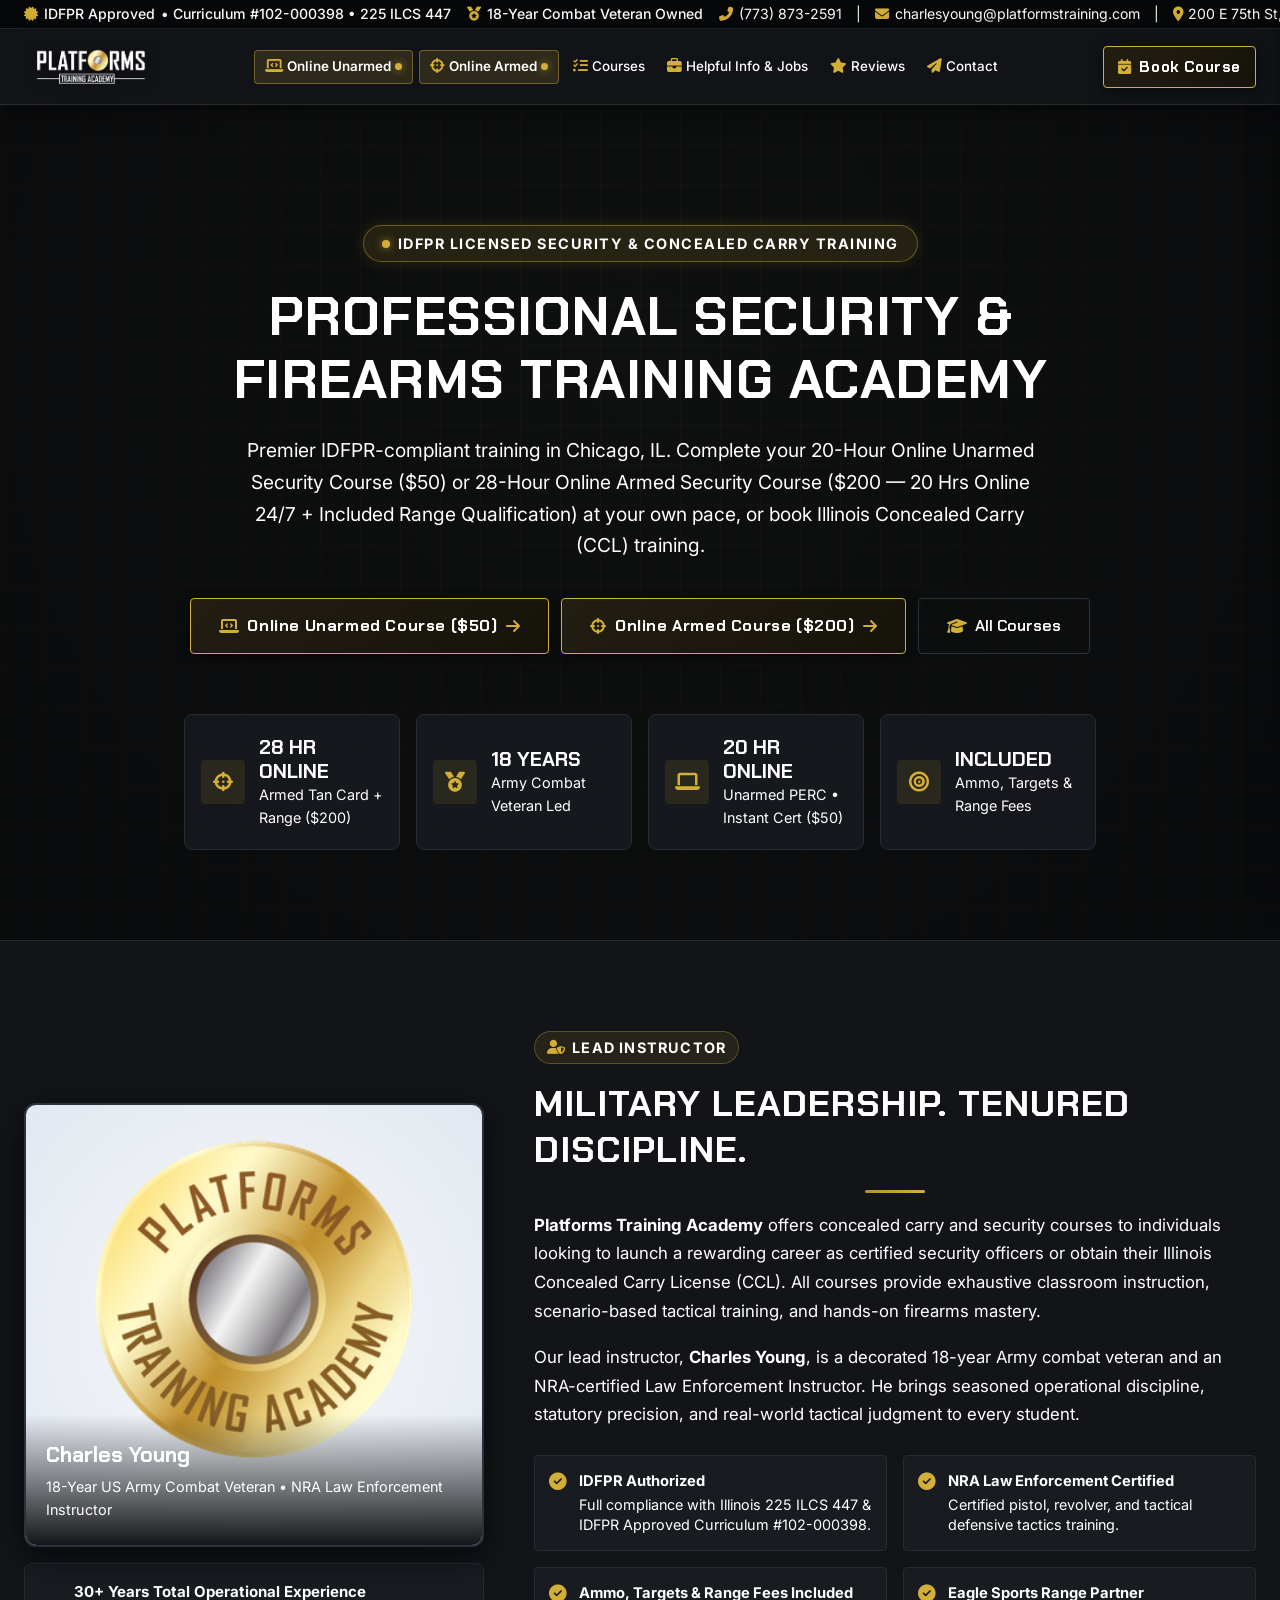
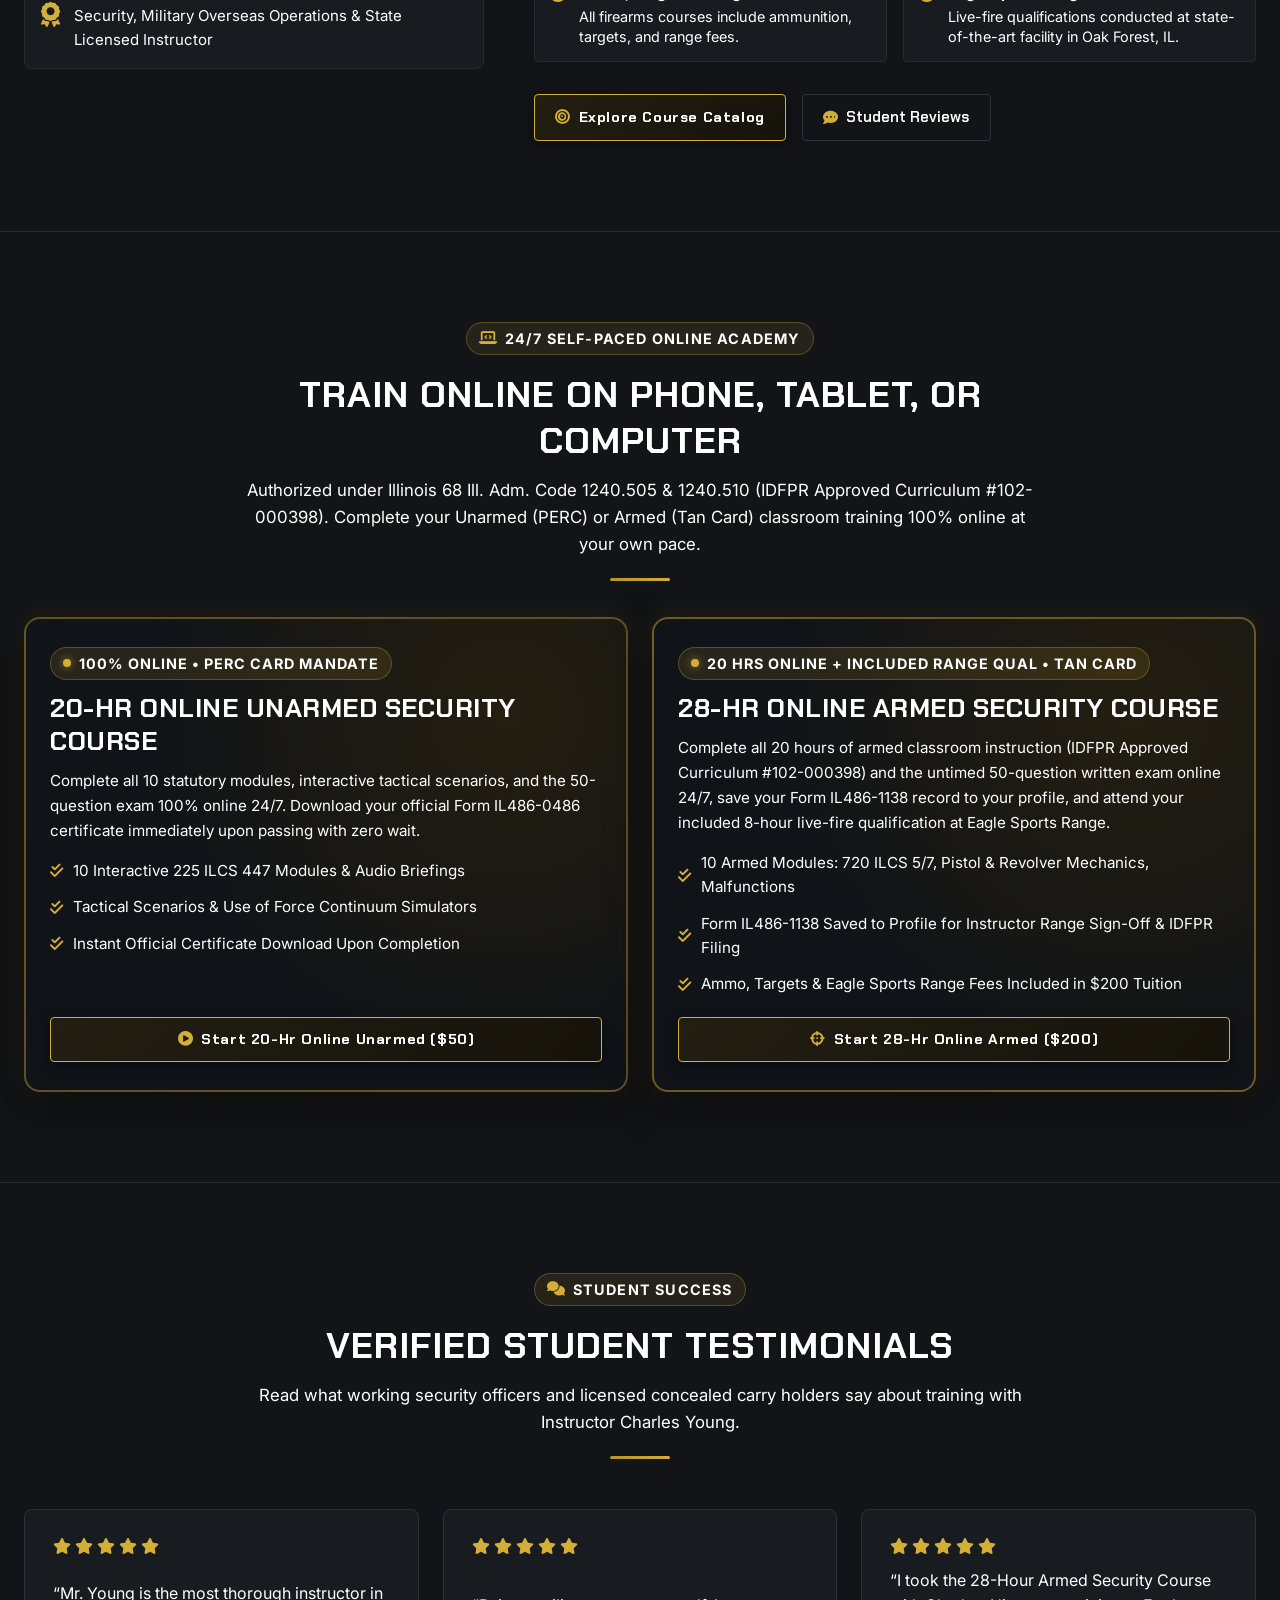
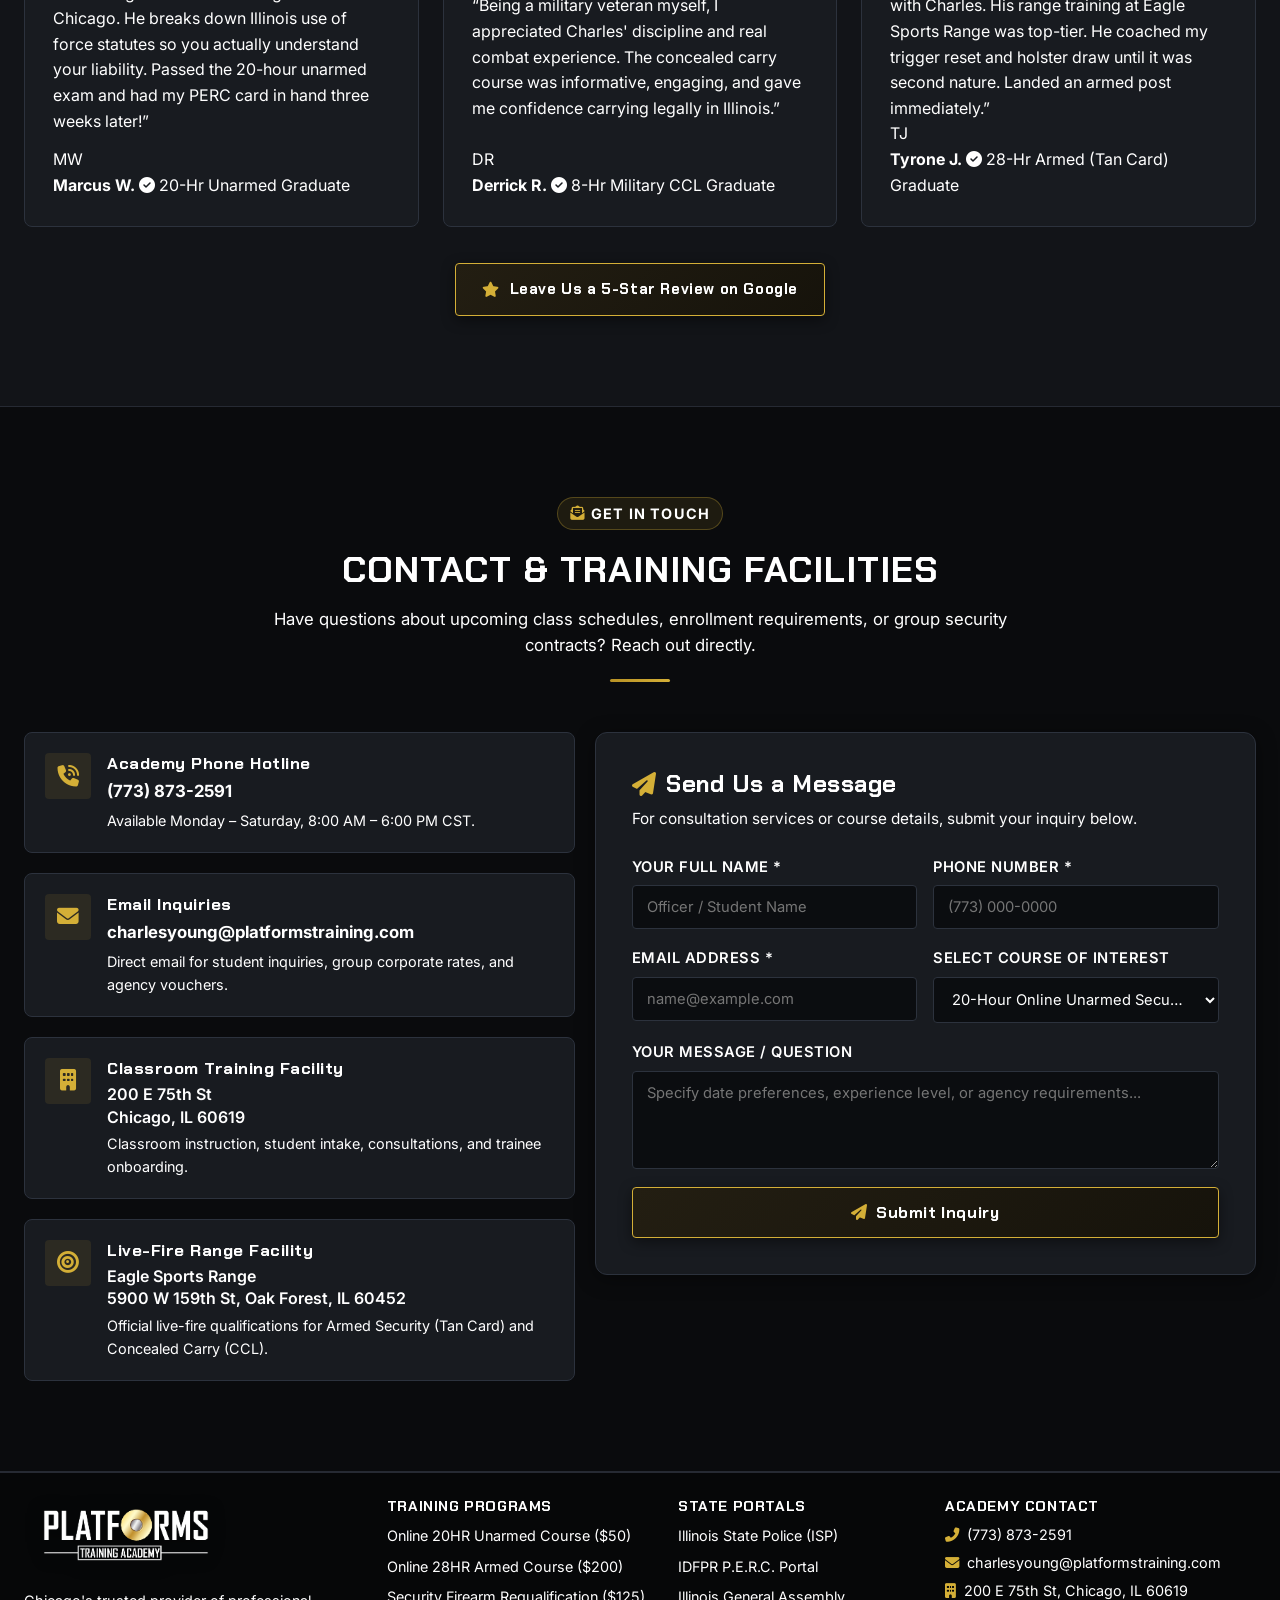
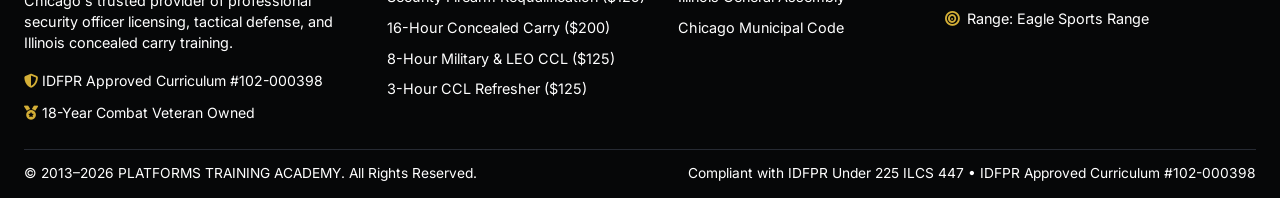
==== commit 1f21cc4f: "Standalone Platforms Training Academy & Online Course deployment (v=3.0): - Completely removed Wix d" ====
--- a/index.html
+++ b/index.html
@@ -26,7 +26,7 @@
     <link rel="stylesheet" href="https://cdnjs.cloudflare.com/ajax/libs/font-awesome/6.5.1/css/all.min.css">
     
     <!-- Tactical Stylesheet -->
-    <link rel="stylesheet" href="styles.css?v=9.1">
+    <link rel="stylesheet" href="styles.css?v=9.2">
 </head>
 <body id="top">
 
@@ -562,7 +562,7 @@
 
             <div class="footer-bottom-row">
                 <p>&copy; 2013&ndash;2026 PLATFORMS TRAINING ACADEMY. All Rights Reserved.</p>
-                <p class="footer-legal">Compliant with IDFPR Under 225 ILCS 447 &bull; IDFPR Approved Curriculum #102-000398 &bull; Equal Opportunity Training Facility</p>
+                <p class="footer-legal">Compliant with IDFPR Under 225 ILCS 447 &bull; IDFPR Approved Curriculum #102-000398</p>
             </div>
         </div>
     </footer>
--- a/styles.css
+++ b/styles.css
@@ -3393,3 +3393,31 @@
         line-height: 1.25 !important;
     }
 }
+
+/* ==========================================================================
+   UNIFIED MOBILE FOOTER LOGO (76PX HOME PAGE SIZE) & CLEAN LAYOUT
+   ========================================================================== */
+@media (max-width: 768px) {
+    .site-footer .footer-brand img.footer-logo,
+    .site-footer .footer-brand img,
+    .footer-brand img,
+    .footer-logo {
+        height: 76px !important;
+        width: auto !important;
+        max-width: 285px !important;
+        object-fit: contain !important;
+        margin: 0 auto !important;
+        display: block !important;
+    }
+    .footer-tagline,
+    .footer-bio,
+    .footer-creds,
+    .footer-badges {
+        display: none !important;
+    }
+    .footer-brand-col {
+        gap: 0 !important;
+        padding-bottom: 6px !important;
+        margin-bottom: 2px !important;
+    }
+}
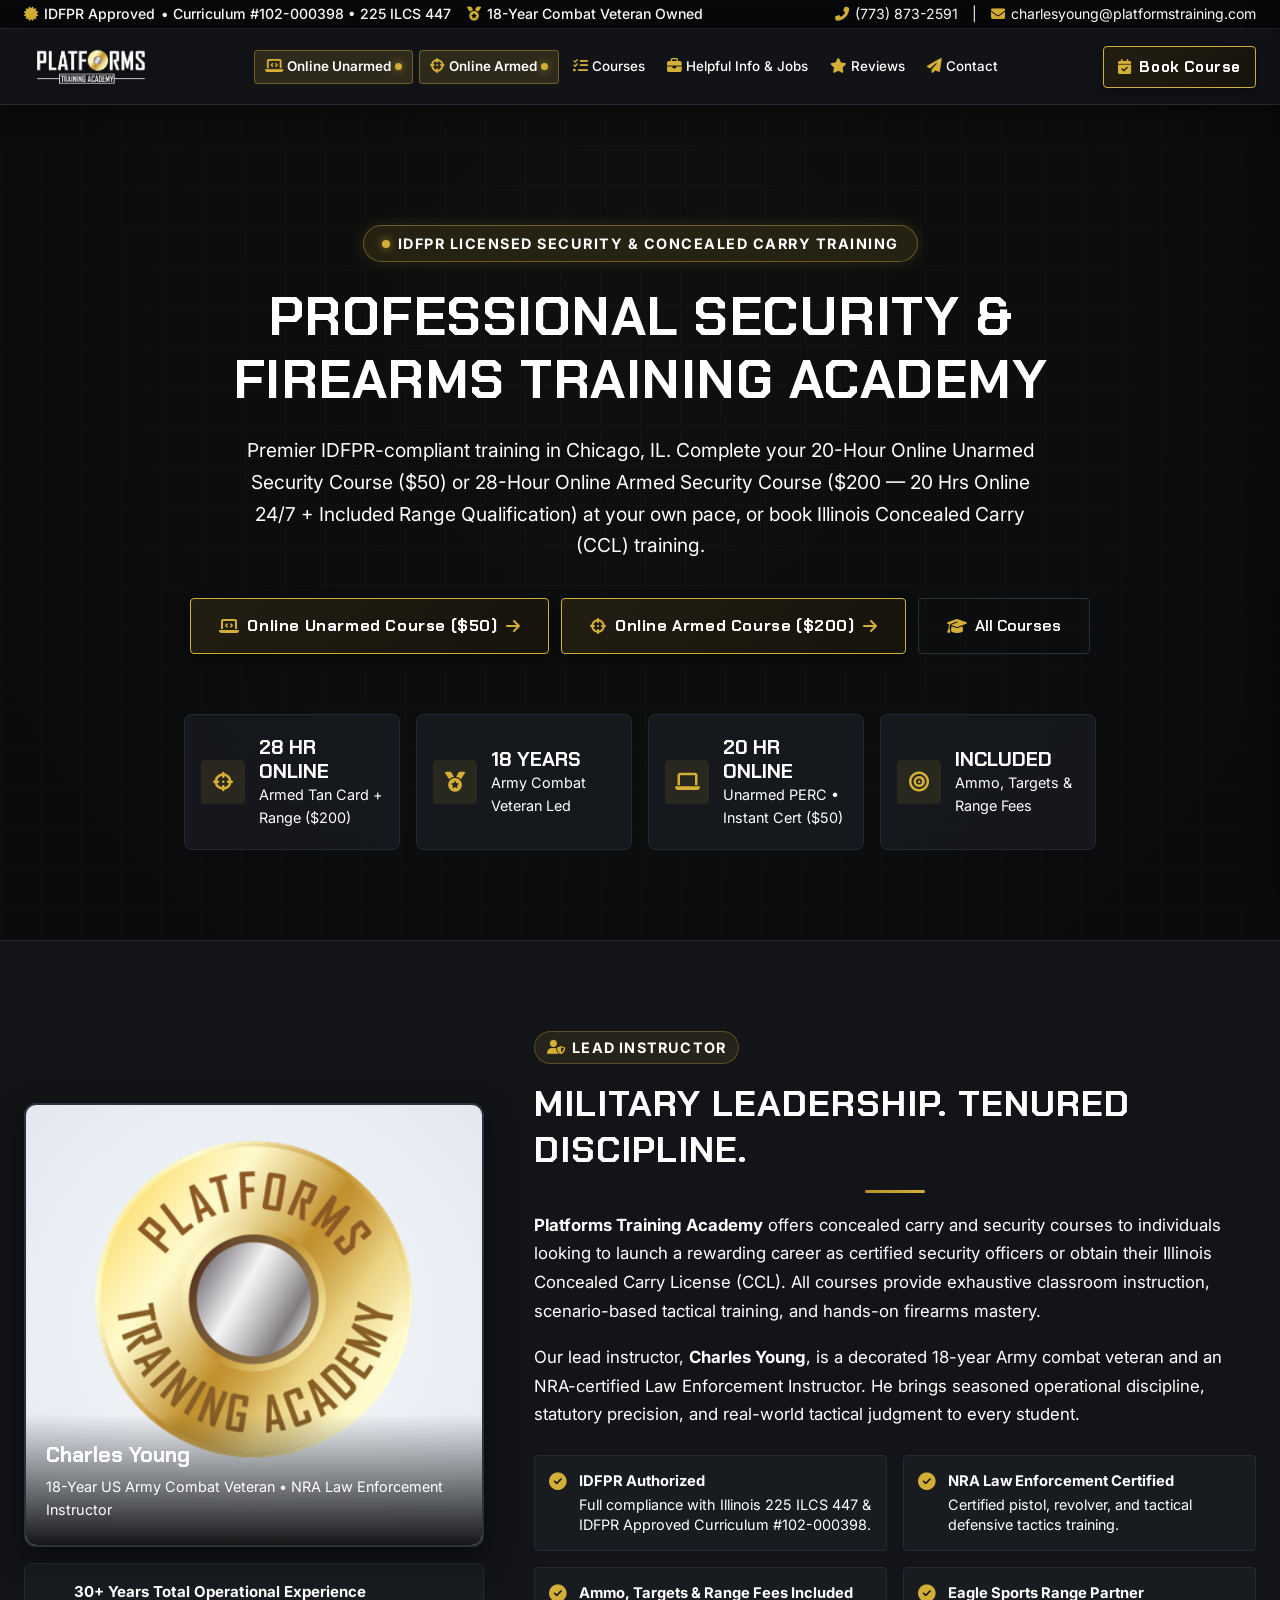
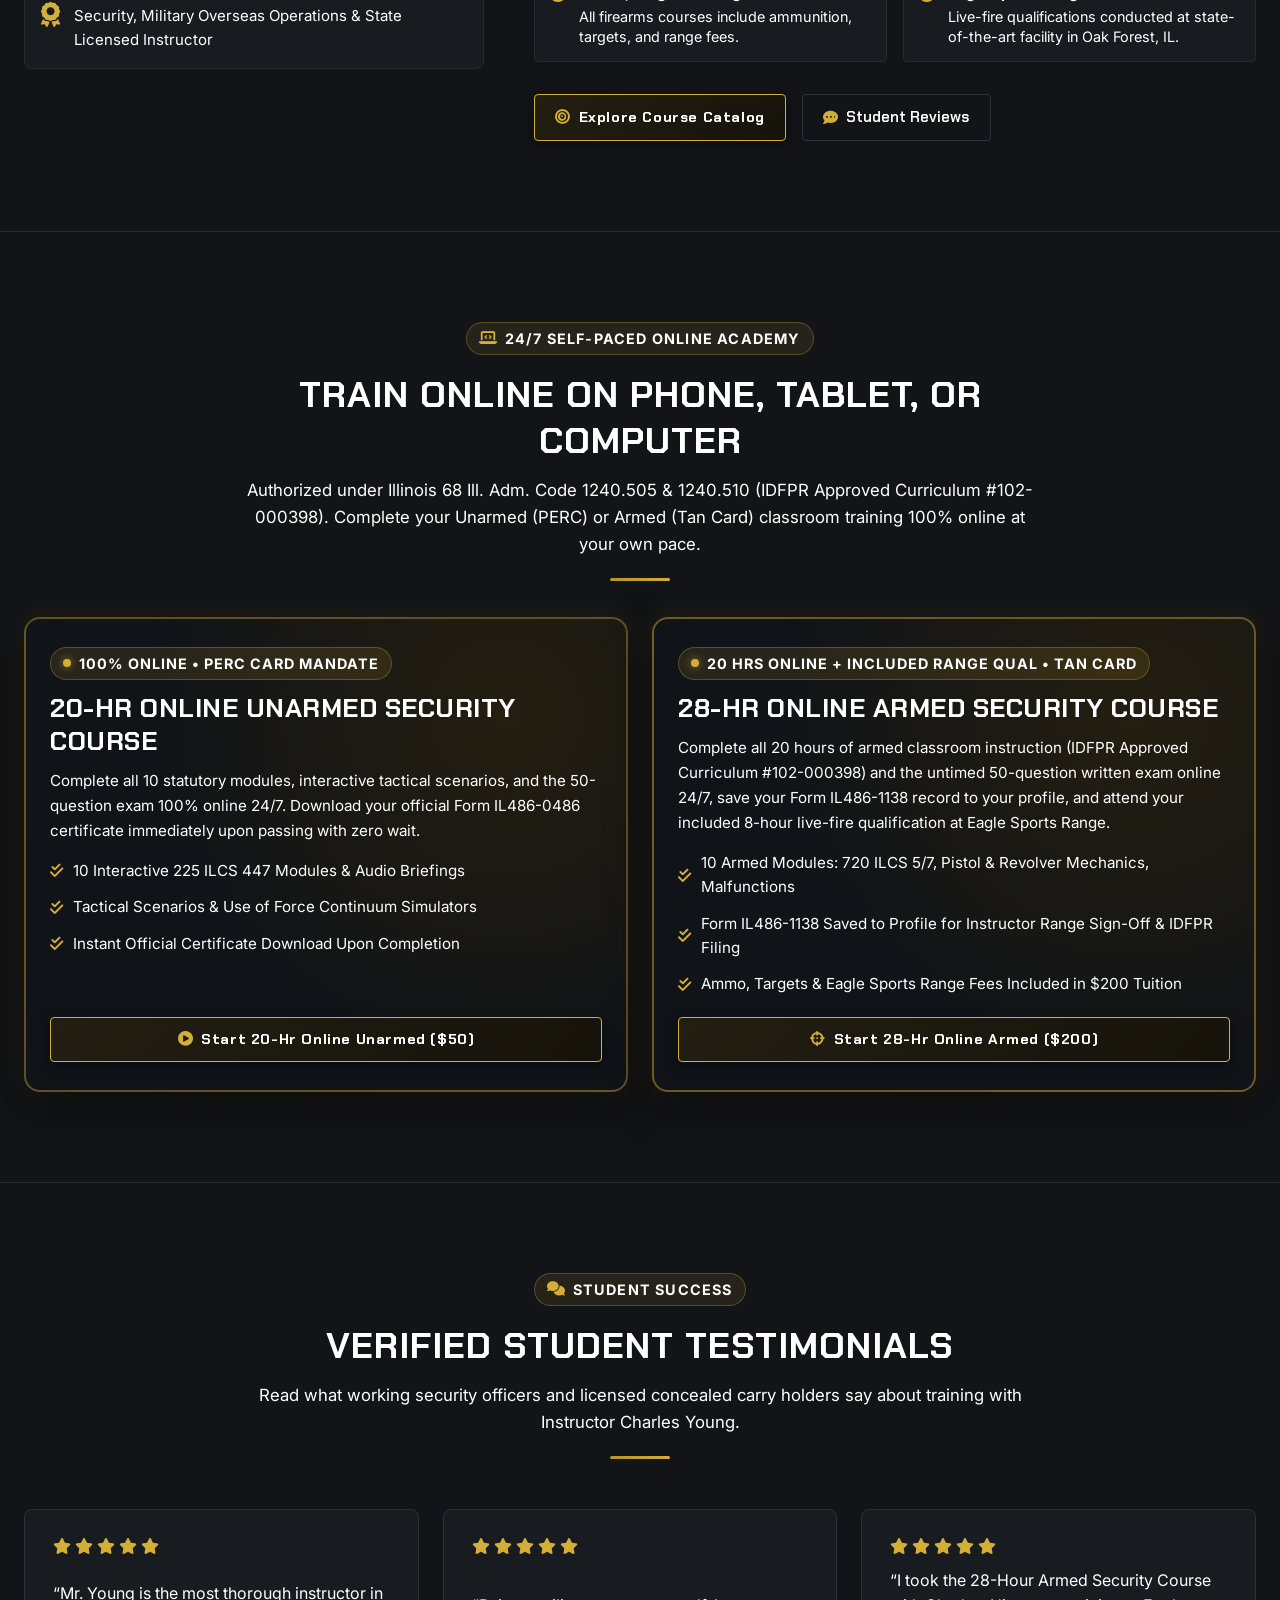
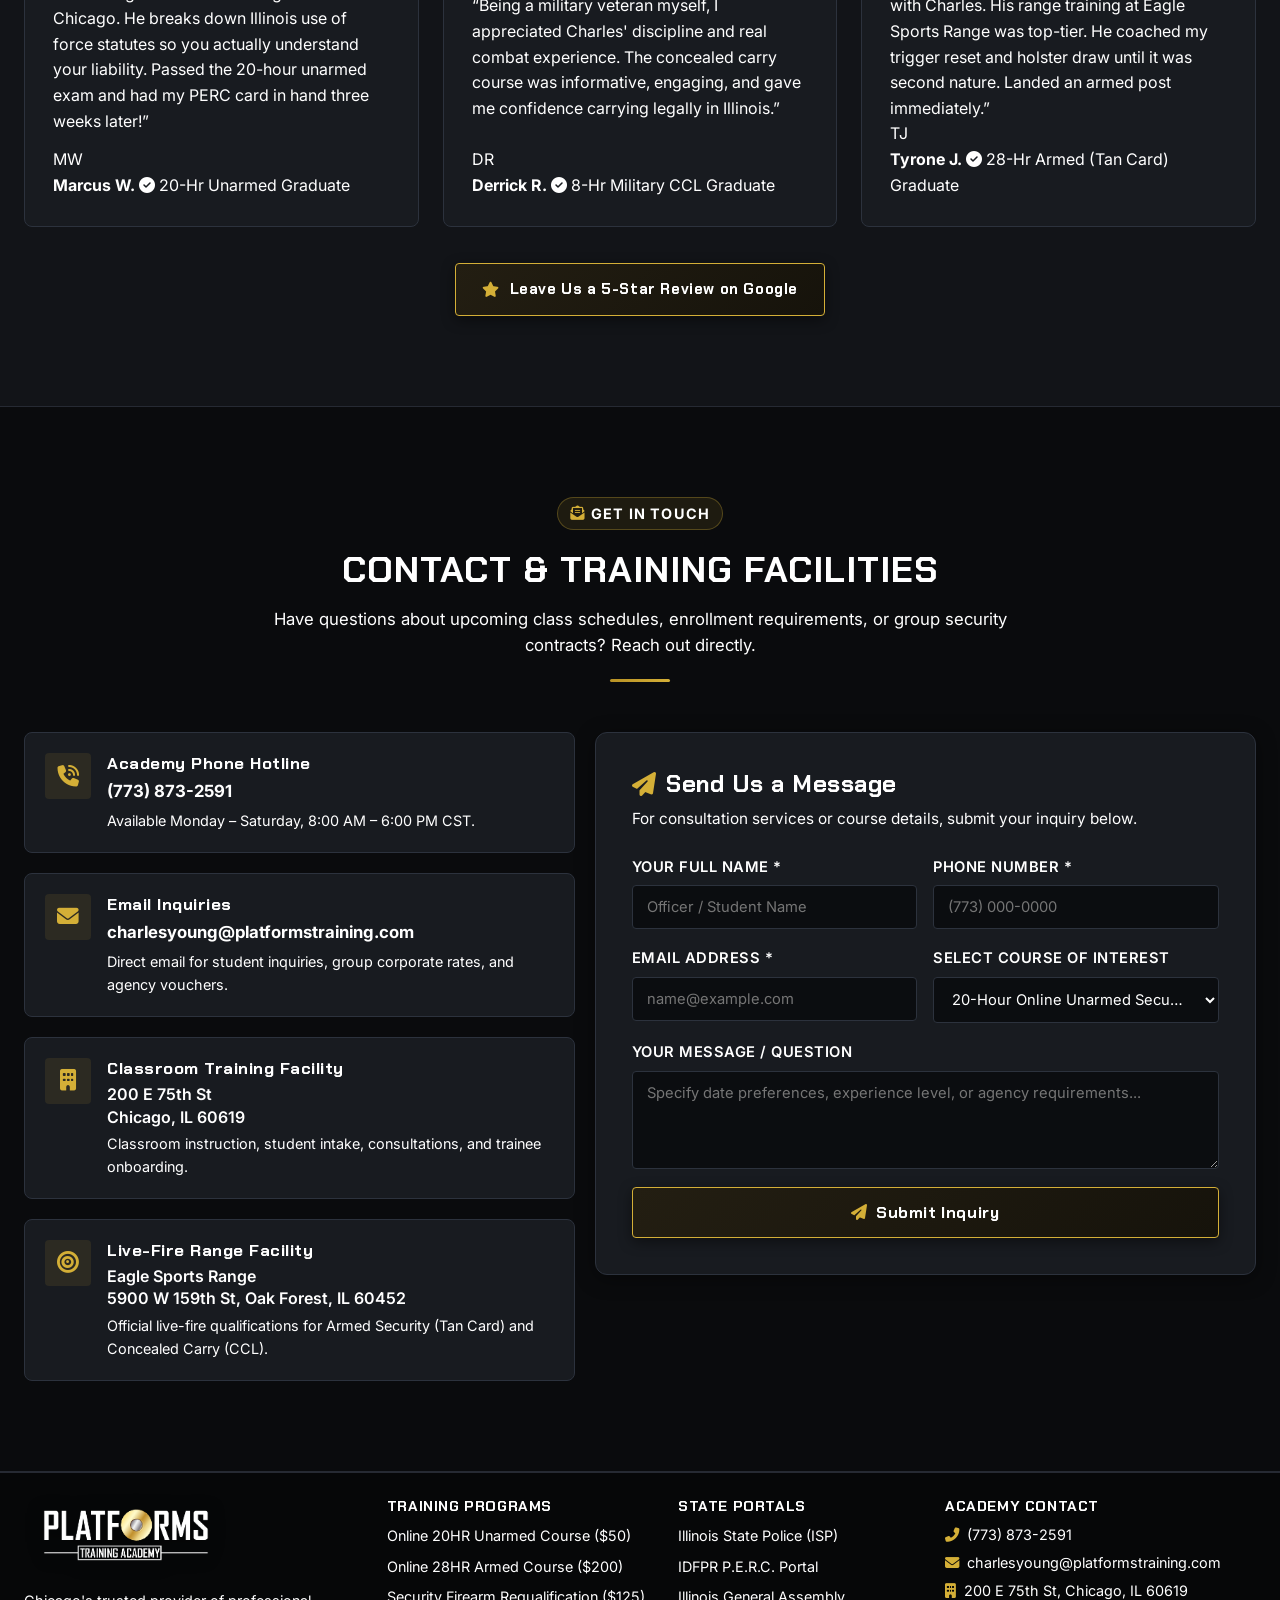
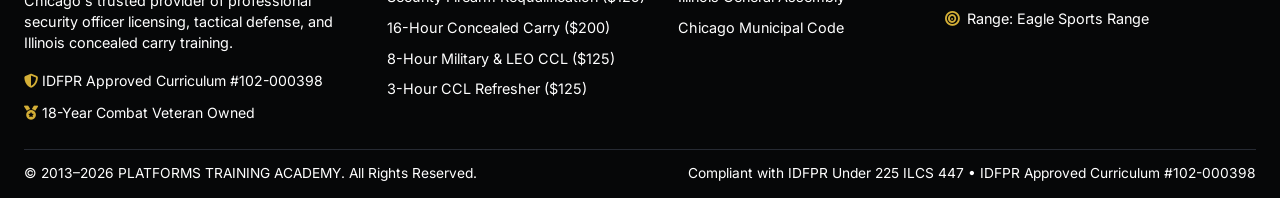
==== commit 9e857536: "Standalone Platforms Training Academy & Online Course deployment (v=3.0): - Completely removed Wix d" ====
--- a/index.html
+++ b/index.html
@@ -42,8 +42,6 @@
                 <a href="tel:7738732591" class="top-link"><i class="fas fa-phone-alt"></i> (773) 873-2591</a>
                 <span class="top-sep top-sep-email">|</span>
                 <a href="mailto:charlesyoung@platformstraining.com" class="top-link top-link-email"><i class="fas fa-envelope"></i> charlesyoung@platformstraining.com</a>
-                <span class="top-sep">|</span>
-                <span class="top-loc"><i class="fas fa-map-marker-alt"></i> 200 E 75th St, Chicago, IL</span>
             </div>
         </div>
     </div>
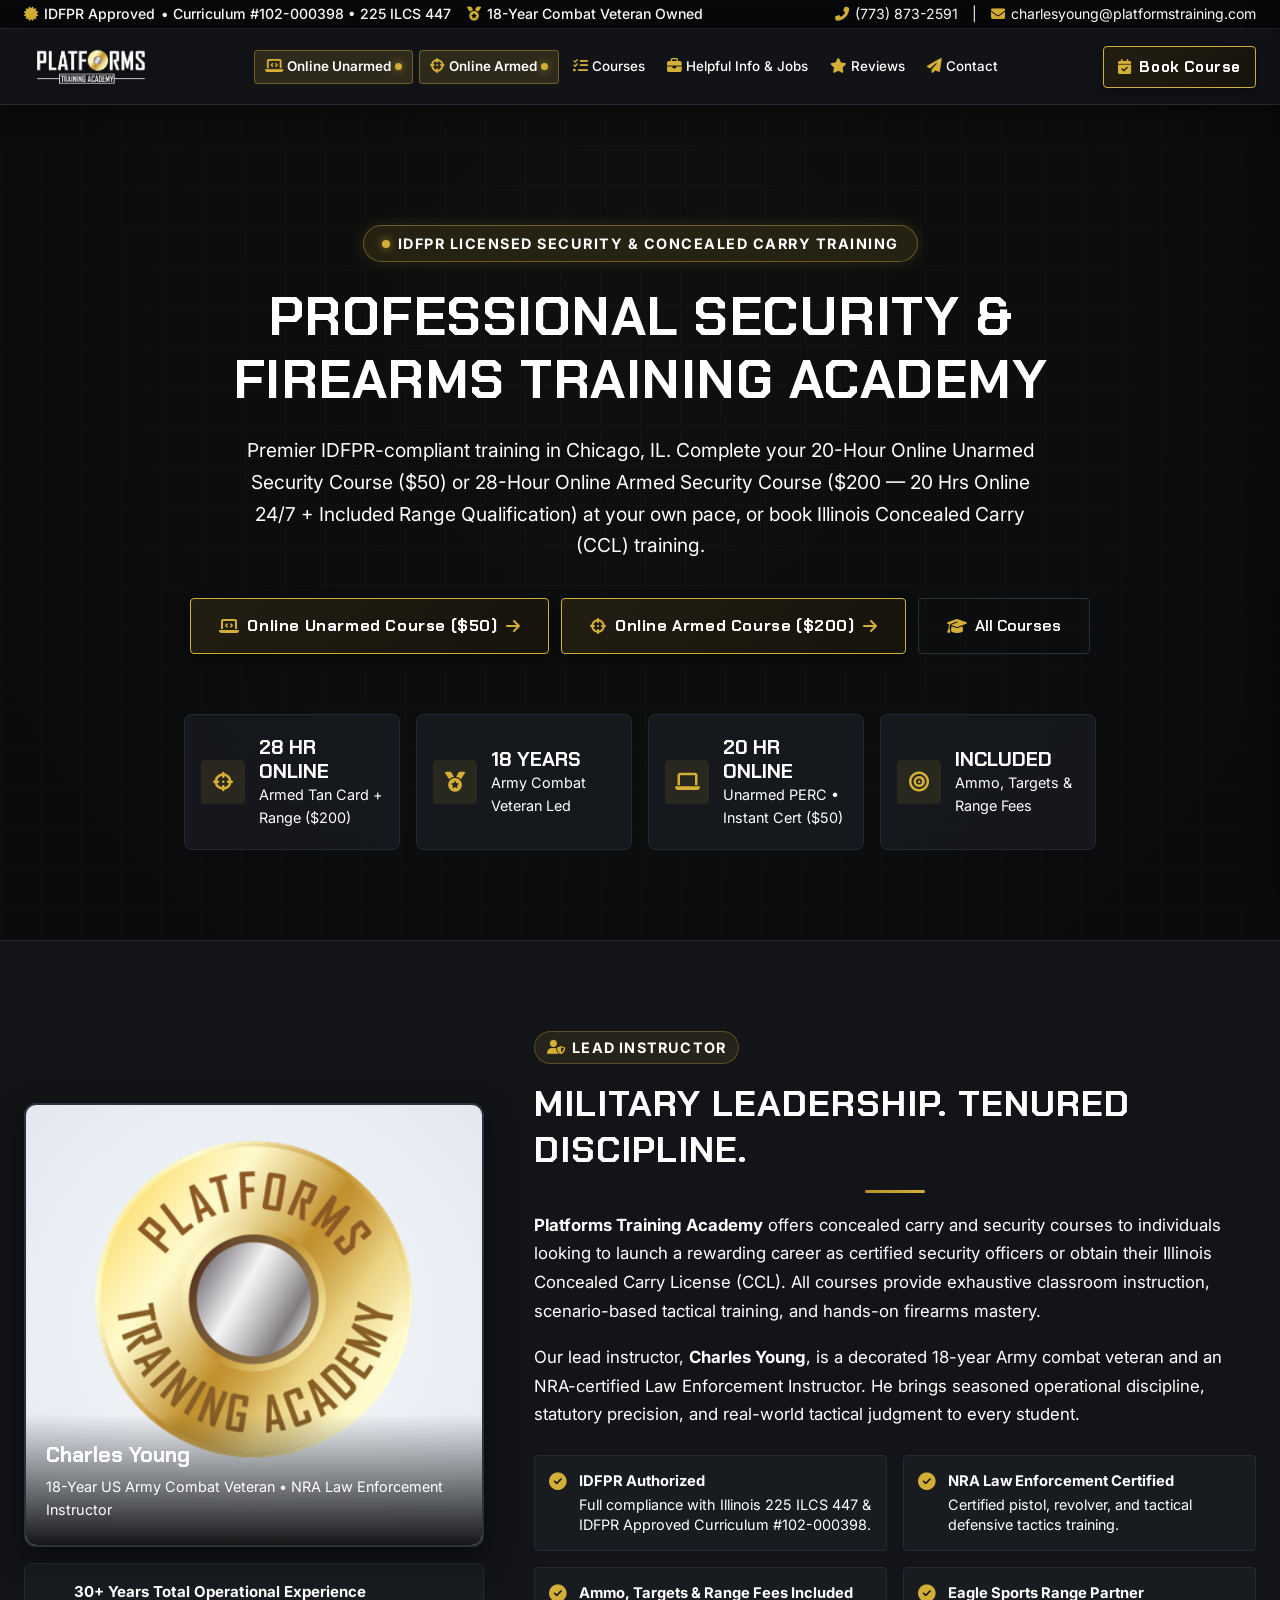
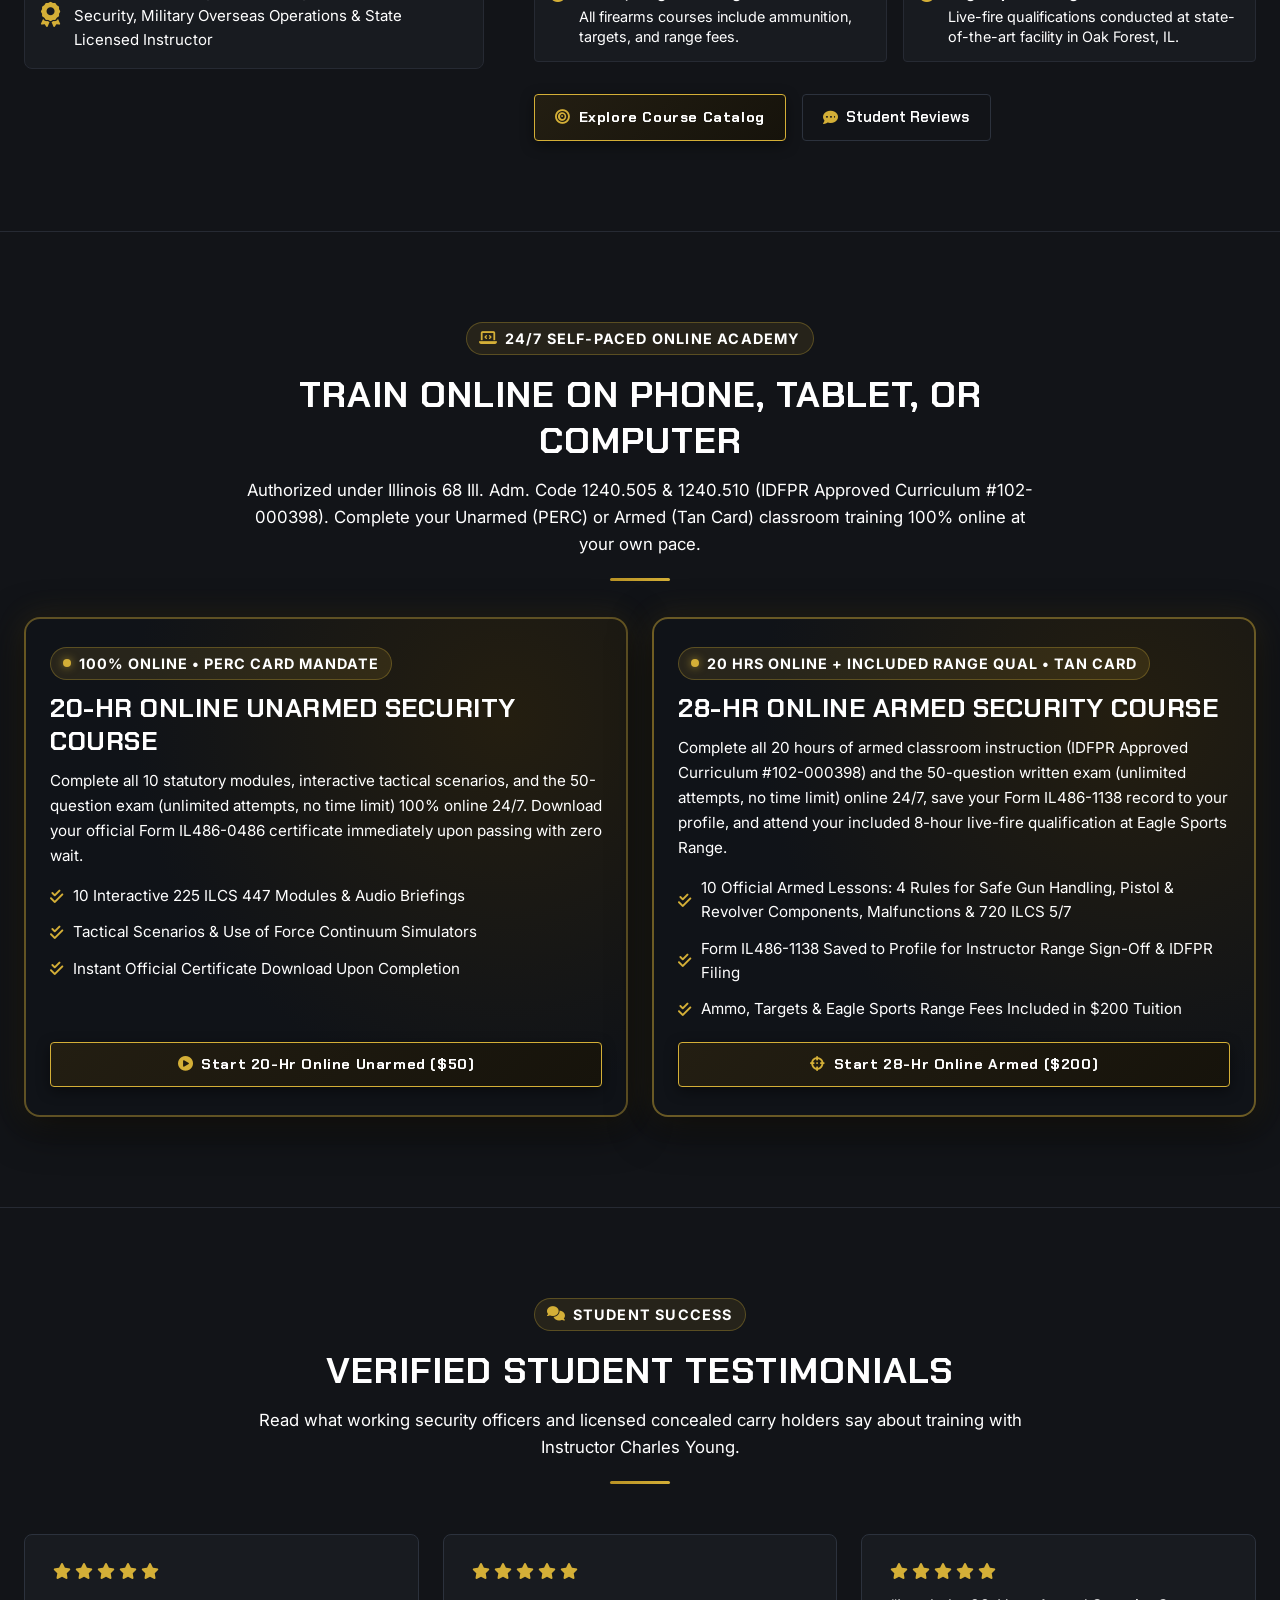
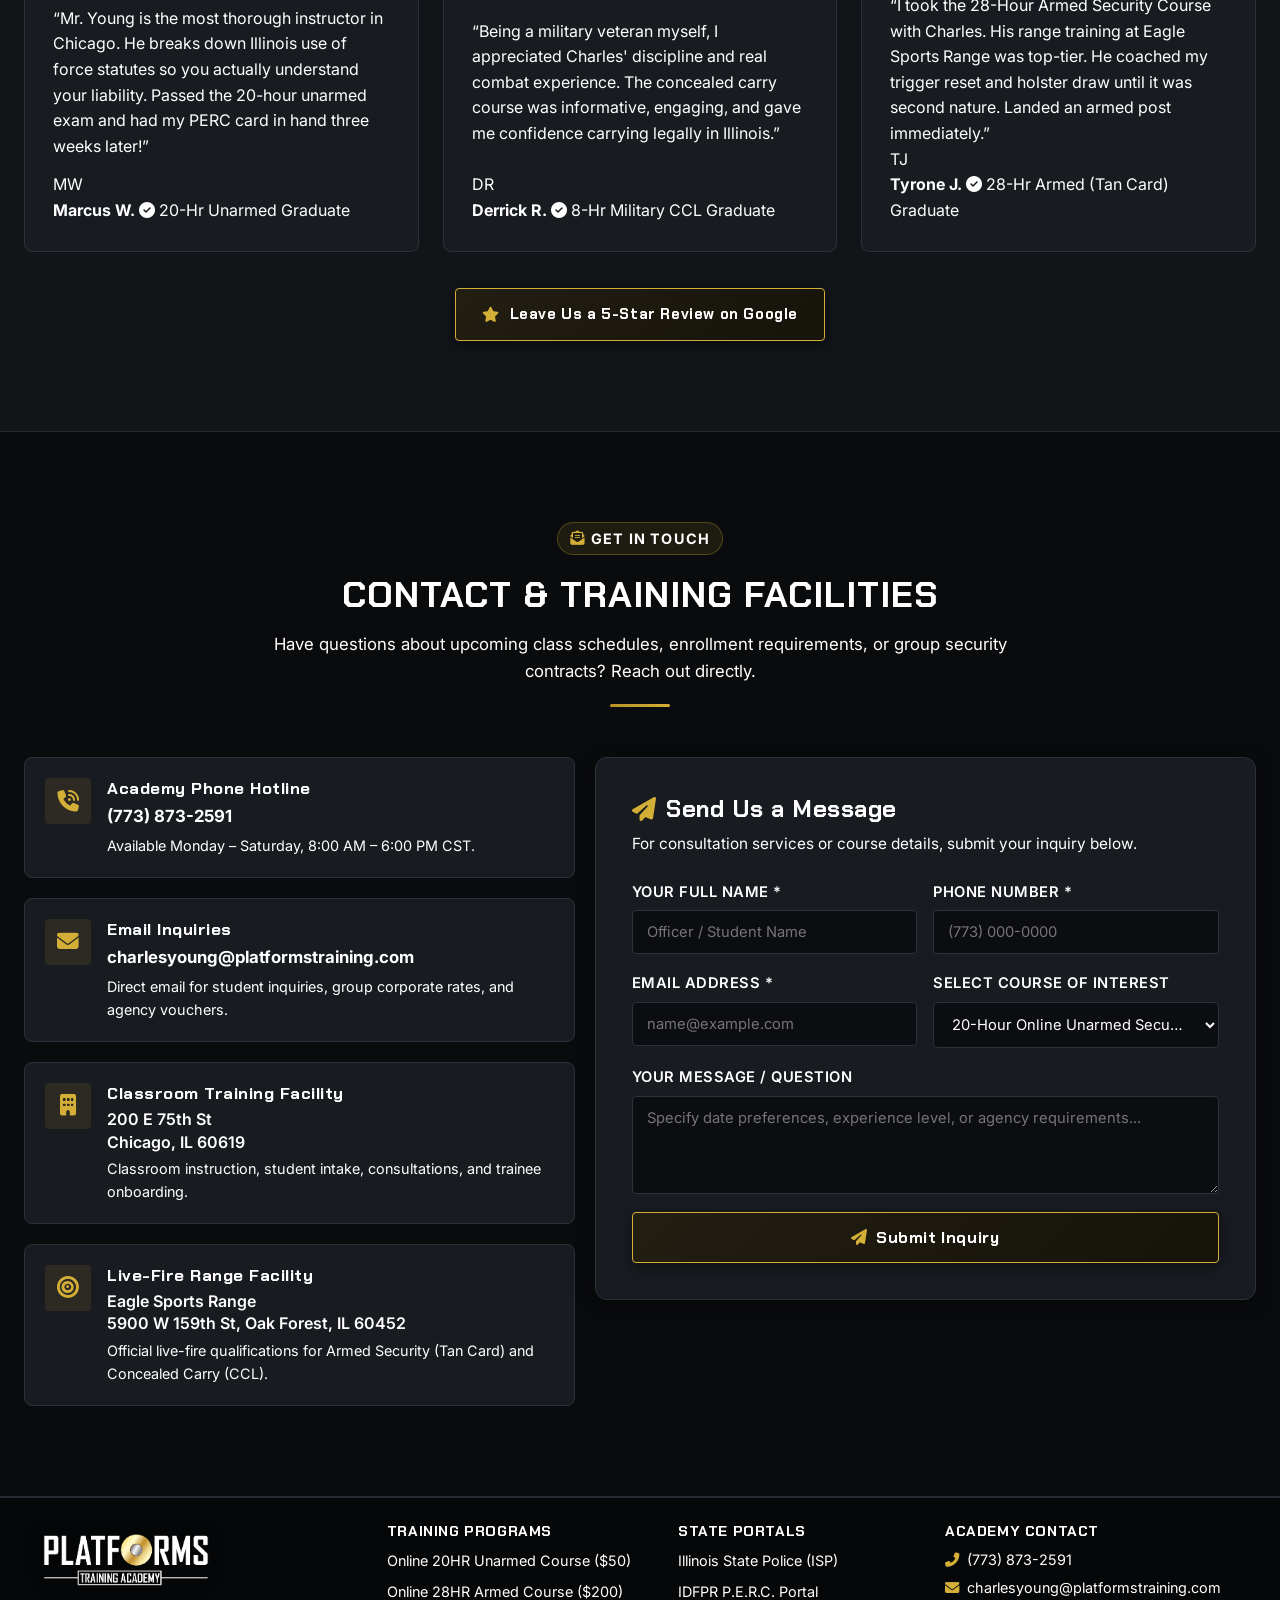
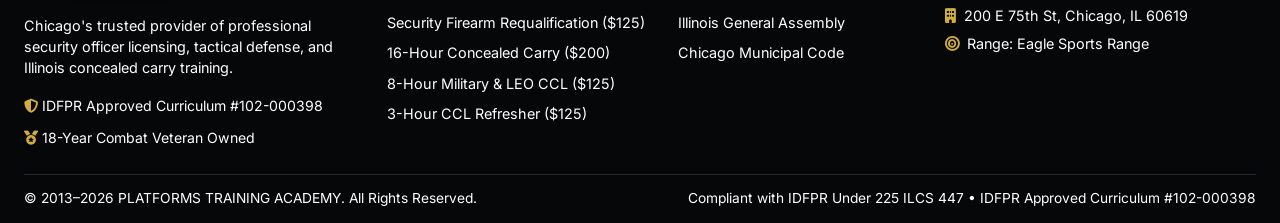
==== commit 01a766fb: "Align 10 Armed Course lesson titles with official reference PDF and enable unlimited untimed final e" ====
--- a/index.html
+++ b/index.html
@@ -275,7 +275,7 @@
                             </div>
                             <h3 class="lms-title" style="font-size: 1.65rem; margin-bottom: 10px;">20-HR ONLINE UNARMED SECURITY COURSE</h3>
                             <p class="lms-desc" style="font-size: 0.95rem; margin-bottom: 16px;">
-                                Complete all 10 statutory modules, interactive tactical scenarios, and the 50-question exam 100% online 24/7. Download your official Form IL486-0486 certificate immediately upon passing with zero wait.
+                                Complete all 10 statutory modules, interactive tactical scenarios, and the 50-question exam (unlimited attempts, no time limit) 100% online 24/7. Download your official Form IL486-0486 certificate immediately upon passing with zero wait.
                             </p>
                             <div class="lms-features-list" style="margin-bottom: 20px;">
                                 <div class="lms-feat-item"><i class="fas fa-check-double text-green"></i> 10 Interactive 225 ILCS 447 Modules &amp; Audio Briefings</div>
@@ -299,10 +299,10 @@
                             </div>
                             <h3 class="lms-title" style="font-size: 1.65rem; margin-bottom: 10px;">28-HR ONLINE ARMED SECURITY COURSE</h3>
                             <p class="lms-desc" style="font-size: 0.95rem; margin-bottom: 16px;">
-                                Complete all 20 hours of armed classroom instruction (IDFPR Approved Curriculum #102-000398) and the untimed 50-question written exam online 24/7, save your Form IL486-1138 record to your profile, and attend your included 8-hour live-fire qualification at Eagle Sports Range.
+                                Complete all 20 hours of armed classroom instruction (IDFPR Approved Curriculum #102-000398) and the 50-question written exam (unlimited attempts, no time limit) online 24/7, save your Form IL486-1138 record to your profile, and attend your included 8-hour live-fire qualification at Eagle Sports Range.
                             </p>
                             <div class="lms-features-list" style="margin-bottom: 20px;">
-                                <div class="lms-feat-item"><i class="fas fa-check-double text-green"></i> 10 Armed Modules: 720 ILCS 5/7, Pistol &amp; Revolver Mechanics, Malfunctions</div>
+                                <div class="lms-feat-item"><i class="fas fa-check-double text-green"></i> 10 Official Armed Lessons: 4 Rules for Safe Gun Handling, Pistol &amp; Revolver Components, Malfunctions &amp; 720 ILCS 5/7</div>
                                 <div class="lms-feat-item"><i class="fas fa-check-double text-green"></i> Form IL486-1138 Saved to Profile for Instructor Range Sign-Off &amp; IDFPR Filing</div>
                                 <div class="lms-feat-item"><i class="fas fa-check-double text-green"></i> Ammo, Targets &amp; Eagle Sports Range Fees Included in $200 Tuition</div>
                             </div>
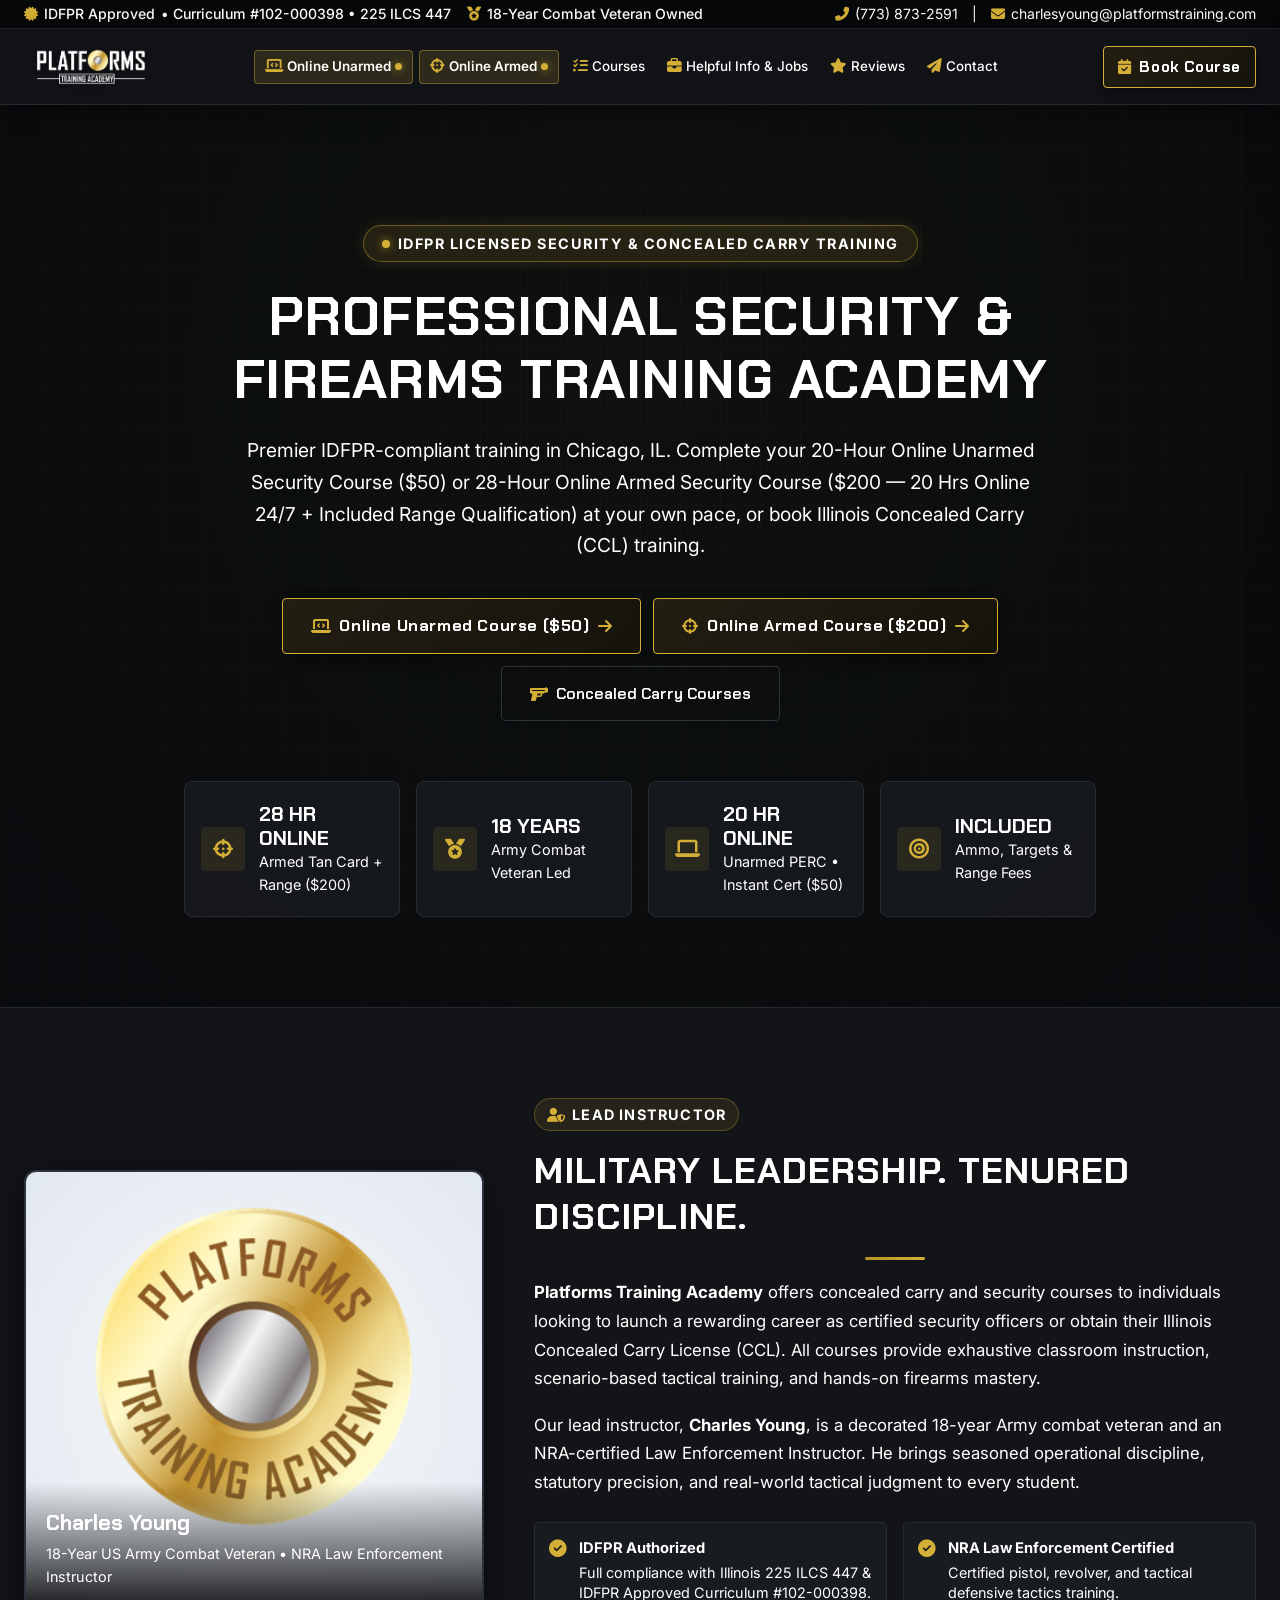
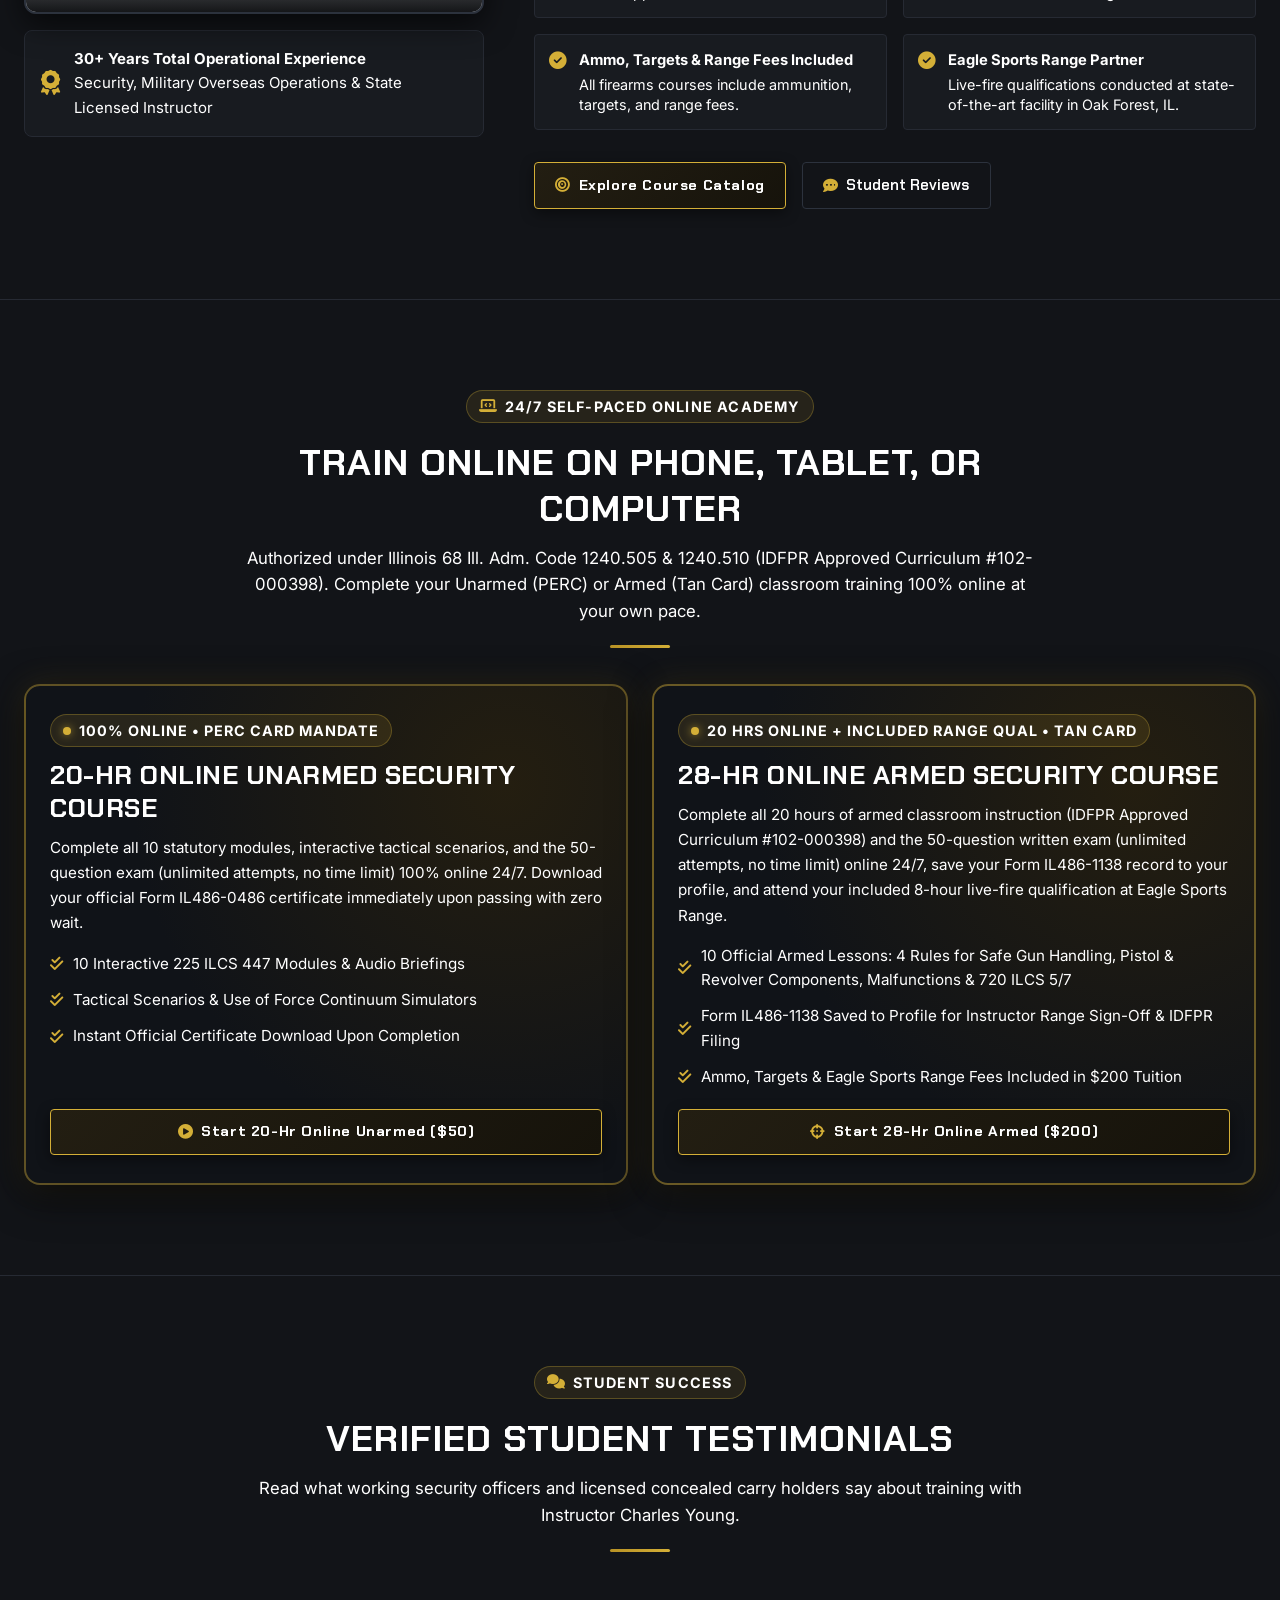
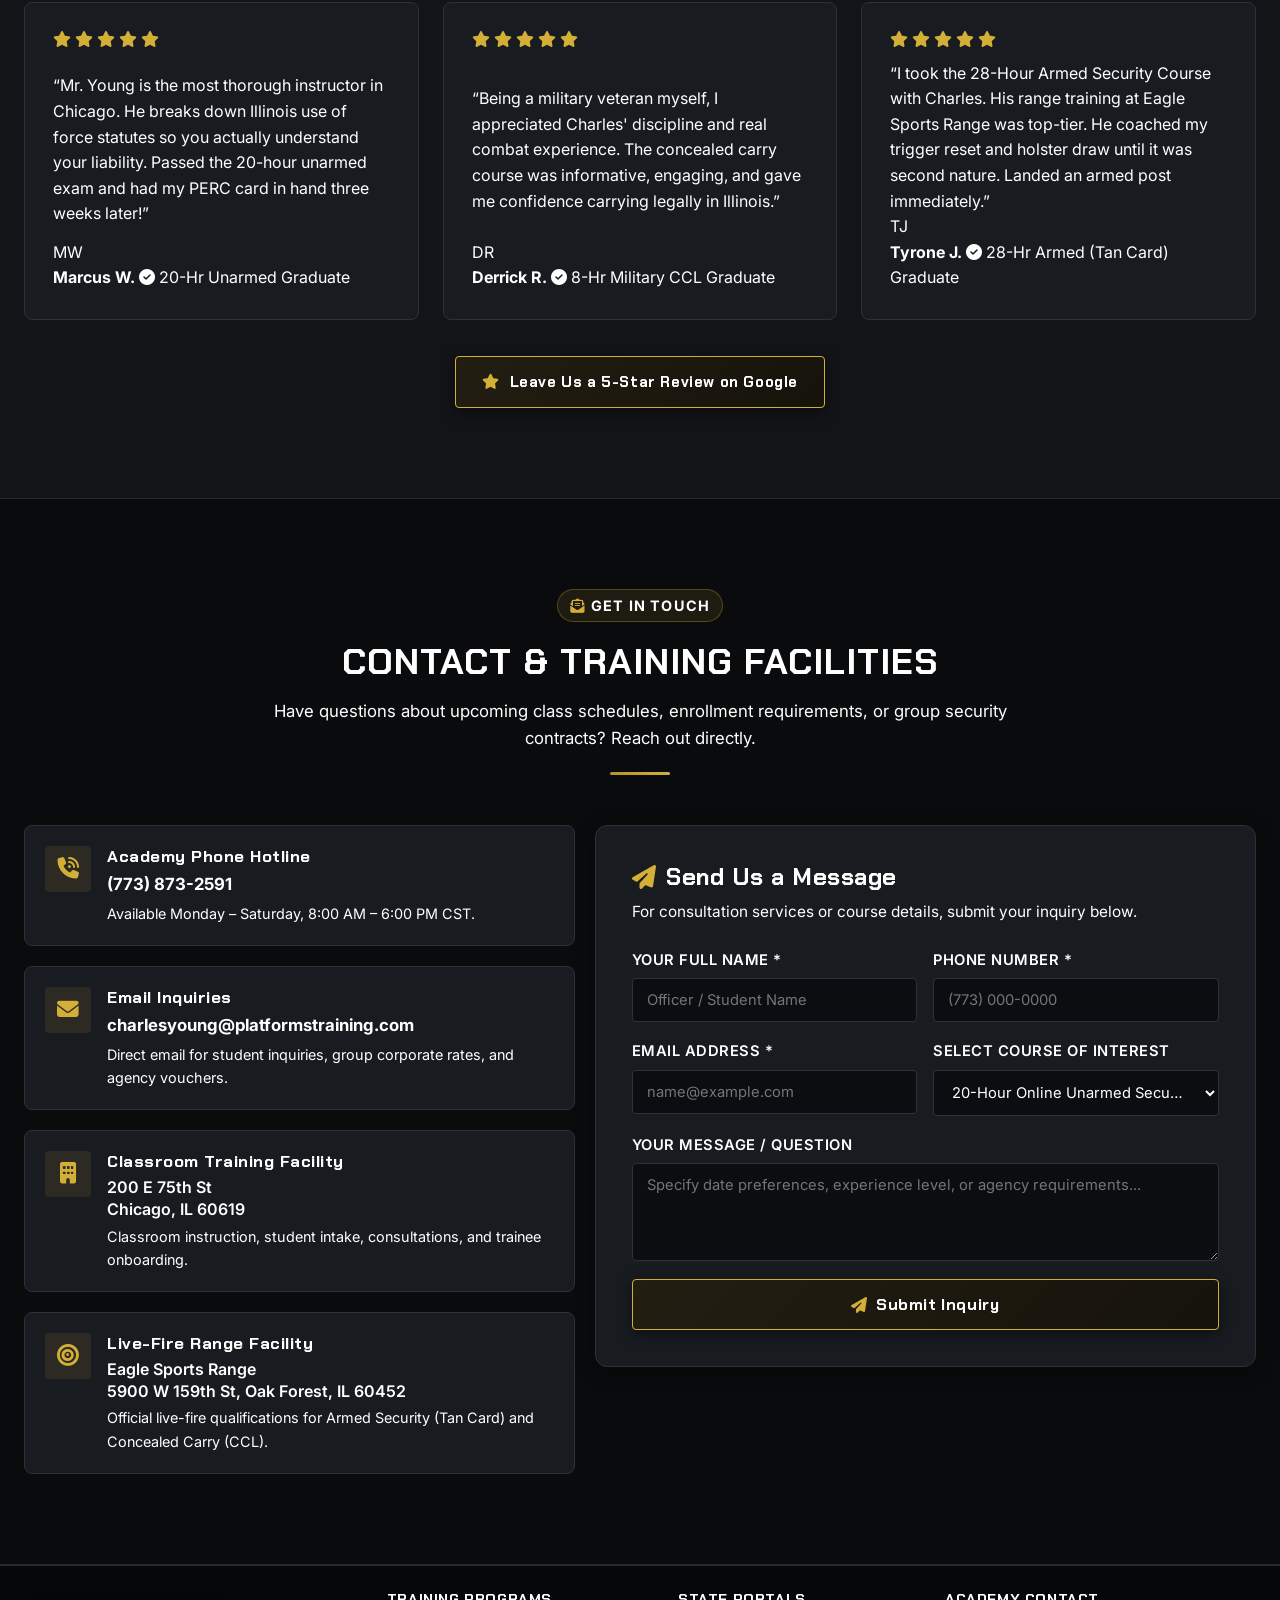
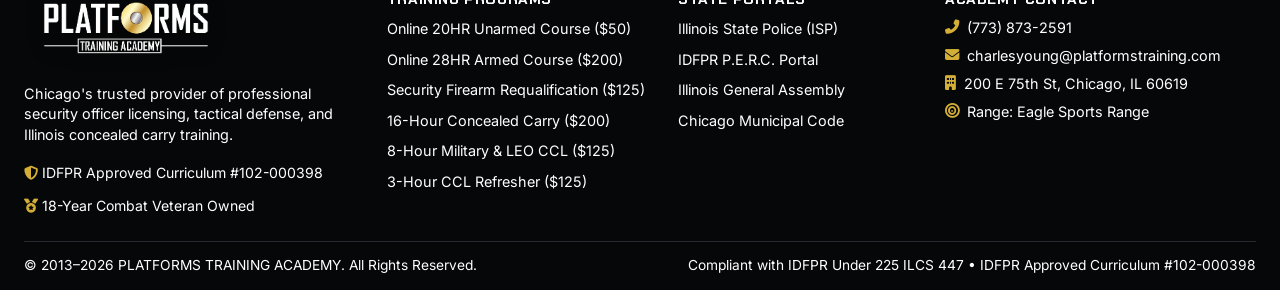
==== commit 3d0d6239: "Send instructor email alerts on student course signups and online course completions" ====
--- a/index.html
+++ b/index.html
@@ -5,11 +5,118 @@
     <meta name="viewport" content="width=device-width, initial-scale=1.0">
     <title>Platforms Training Academy | Chicago Security &amp; Concealed Carry Training</title>
     
-    <!-- Meta & SEO Tags -->
+    <!-- Meta, SEO & AIEO Tags -->
     <meta name="description" content="Platforms Training Academy in Chicago, IL offers IDFPR certified 20-Hour Online Unarmed Security ($50), 28-Hour Online Armed Security ($200 with Range Qualification), Illinois Concealed Carry (CCL), and Firearm Qualification courses led by 18-Year Army Combat Veteran Charles Young.">
-    <meta name="keywords" content="Illinois Concealed Carry, Security Guard Training, 20-Hour Unarmed Security, 28-Hour Armed Security, PERC Card, Firearms Control Card, Tan Card, IDFPR, Charles Young, Chicago Security Academy, Eagle Sports Range">
-    <meta name="author" content="Platforms Training Academy">
+    <meta name="keywords" content="Illinois Concealed Carry, Chicago Concealed Carry Classes, Security Guard Training Chicago, 20-Hour Unarmed Security, 28-Hour Armed Security, PERC Card, Firearms Control Card, Tan Card, IDFPR, Charles Young, Chicago Security Academy, Eagle Sports Range">
+    <meta name="author" content="Platforms Training Academy - Charles Young">
+    <meta name="robots" content="index, follow, max-image-preview:large, max-snippet:-1, max-video-preview:-1">
+    <meta name="geo.region" content="US-IL">
+    <meta name="geo.placename" content="Chicago, Illinois">
+    <meta name="geo.position" content="41.7586;-87.6203">
+    <meta name="ICBM" content="41.7586, -87.6203">
     <meta name="theme-color" content="#0a0b0d">
+    <link rel="canonical" href="https://platformstraining.com/">
+
+    <!-- Open Graph / Social Sharing -->
+    <meta property="og:type" content="website">
+    <meta property="og:site_name" content="Platforms Training Academy">
+    <meta property="og:title" content="Platforms Training Academy | Chicago Security &amp; Concealed Carry Training">
+    <meta property="og:description" content="IDFPR-approved 20-Hour Online Unarmed Security ($50), 28-Hour Online Armed Security ($200), and Illinois Concealed Carry (CCL) courses in Chicago, IL.">
+    <meta property="og:url" content="https://platformstraining.com/">
+    <meta property="og:image" content="https://platformstraining.com/assets/logo_full_color.png">
+    <meta property="og:image:alt" content="Platforms Training Academy — Illinois Concealed Carry and Security Guard Training in Chicago">
+    <meta property="og:locale" content="en_US">
+
+    <!-- Twitter Card -->
+    <meta name="twitter:card" content="summary_large_image">
+    <meta name="twitter:title" content="Platforms Training Academy | Chicago Security &amp; Concealed Carry Training">
+    <meta name="twitter:description" content="IDFPR-approved 20-Hour Online Unarmed Security ($50), 28-Hour Online Armed Security ($200), and Illinois Concealed Carry (CCL) courses in Chicago, IL.">
+    <meta name="twitter:image" content="https://platformstraining.com/assets/logo_full_color.png">
+    <meta name="twitter:image:alt" content="Platforms Training Academy — Illinois Concealed Carry and Security Guard Training">
+
+    <!-- Structured Data (JSON-LD for Google & AI Answer Engines) -->
+    <script type="application/ld+json">
+    {
+      "@context": "https://schema.org",
+      "@graph": [
+        {
+          "@type": ["EducationalOrganization", "LocalBusiness"],
+          "@id": "https://platformstraining.com/#organization",
+          "name": "Platforms Training Academy",
+          "url": "https://platformstraining.com/",
+          "logo": {
+            "@type": "ImageObject",
+            "url": "https://platformstraining.com/assets/logo_full_color.png",
+            "caption": "Platforms Training Academy — Chicago Concealed Carry and Security Guard Training"
+          },
+          "image": [
+            "https://platformstraining.com/assets/logo_full_color.png",
+            "https://platformstraining.com/assets/logo_circle_icon.png"
+          ],
+          "description": "IDFPR-approved security guard training (20-Hour Unarmed PERC, 28-Hour Armed Tan Card) and Illinois Concealed Carry (CCL) academy in Chicago, IL led by 18-Year U.S. Army Combat Veteran Charles Young (State License #263-000693, Curriculum #102-000398).",
+          "telephone": "+1-773-873-2591",
+          "email": "charlesyoung@platformstraining.com",
+          "priceRange": "$50 - $200",
+          "address": {
+            "@type": "PostalAddress",
+            "streetAddress": "200 E 75th St",
+            "addressLocality": "Chicago",
+            "addressRegion": "IL",
+            "postalCode": "60619",
+            "addressCountry": "US"
+          },
+          "geo": {
+            "@type": "GeoCoordinates",
+            "latitude": 41.7586,
+            "longitude": -87.6203
+          },
+          "areaServed": ["Chicago", "Cook County", "Oak Forest", "Illinois"],
+          "founder": {
+            "@type": "Person",
+            "name": "Charles Young",
+            "jobTitle": "Lead Instructor & Founder",
+            "description": "18-Year U.S. Army Combat Veteran and NRA Certified Law Enforcement Instructor (Illinois License #263-000693)"
+          }
+        },
+        {
+          "@type": "WebSite",
+          "@id": "https://platformstraining.com/#website",
+          "url": "https://platformstraining.com/",
+          "name": "Platforms Training Academy",
+          "publisher": { "@id": "https://platformstraining.com/#organization" }
+        },
+        {
+          "@type": "FAQPage",
+          "mainEntity": [
+            {
+              "@type": "Question",
+              "name": "How much does the Illinois 20-Hour Unarmed Security (PERC) course cost?",
+              "acceptedAnswer": {
+                "@type": "Answer",
+                "text": "The IDFPR-approved 20-Hour Online Unarmed Security Course at Platforms Training Academy is $50. It is 100% online, self-paced 24/7, and issues your official Certificate of Completion immediately upon passing so you can apply for your Illinois PERC card."
+              }
+            },
+            {
+              "@type": "Question",
+              "name": "Can I take the 28-Hour Illinois Armed Security (Tan Card) course online?",
+              "acceptedAnswer": {
+                "@type": "Answer",
+                "text": "Yes. Platforms Training Academy offers the 28-Hour Armed Security Course for $200, which includes 20 hours of self-paced online training 24/7 plus the required in-person live-fire range qualification at Eagle Sports Range in Oak Forest, IL (ammunition, targets, eye/ear protection, and range fees included)."
+              }
+            },
+            {
+              "@type": "Question",
+              "name": "Does Platforms Training Academy offer Illinois Concealed Carry (CCL) classes in Chicago?",
+              "acceptedAnswer": {
+                "@type": "Answer",
+                "text": "Yes. Platforms Training Academy offers the 16-Hour Full Illinois Concealed Carry (CCL) course ($200), 8-Hour Prior Credit CCL ($150), 8-Hour Military & Law Enforcement CCL ($125), and 3-Hour CCL Renewal Refresher ($125), with classroom instruction at 200 E 75th St, Chicago, IL 60619 and range qualification at Eagle Sports Range."
+              }
+            }
+          ]
+        }
+      ]
+    }
+    </script>
 
     <!-- Favicon & Touch Icons (Platforms Circle Emblem) -->
     <link rel="icon" type="image/x-icon" href="favicon.ico">
@@ -50,7 +157,7 @@
     <header class="main-header" id="main-header">
         <div class="site-container header-inner">
             <a href="#top" class="brand-link" title="Platforms Training Academy - Home" aria-label="Platforms Training Academy Home" onclick="window.scrollTo({top: 0, behavior: 'smooth'}); return false;">
-                <img src="assets/logo_wordmark_light.png" alt="Platforms Training Academy" class="brand-logo-img">
+                <img src="assets/logo_wordmark_light.png" alt="Platforms Training Academy — Chicago Concealed Carry &amp; Security Guard Training" title="Platforms Training Academy — Concealed Carry &amp; Security Training" class="brand-logo-img">
             </a>
 
             <!-- Desktop Nav Menu -->
@@ -84,7 +191,7 @@
     <div class="mobile-drawer" id="mobile-drawer">
         <div class="mobile-drawer-header">
             <div class="drawer-brand">
-                <img src="assets/logo_wordmark_light.png" alt="Platforms Training Academy" class="drawer-logo">
+                <img src="assets/logo_wordmark_light.png" alt="Platforms Training Academy — Illinois Concealed Carry &amp; Security Training" title="Platforms Training Academy — Concealed Carry &amp; Security Training" class="drawer-logo">
             </div>
             <button class="drawer-close-btn" id="drawer-close-btn" aria-label="Close Menu">
                 <i class="fas fa-times"></i>
@@ -134,8 +241,8 @@
                     <a href="./armed-course/index.html" class="btn-tactical-primary btn-large">
                         <i class="fas fa-crosshairs"></i> Online Armed Course ($200) <i class="fas fa-arrow-right"></i>
                     </a>
-                    <a href="courses.html" class="btn-tactical-outline btn-large">
-                        <i class="fas fa-graduation-cap"></i> All Courses
+                    <a href="courses.html?filter=ccl" class="btn-tactical-outline btn-large">
+                        <i class="fas fa-gun"></i> Concealed Carry Courses
                     </a>
                 </div>
 
@@ -182,7 +289,7 @@
                     <!-- Left: Real Photo in Tactical Frame -->
                     <div class="about-image-col">
                         <div class="instructor-image-frame" style="background: radial-gradient(circle at center, #f8fafc 0%, #e2e8f0 100%);">
-                            <img src="assets/logo_circle_icon.png" alt="Platforms Training Academy Emblem" class="instructor-photo" style="object-fit: contain; object-position: center center; padding: 32px 32px 84px 32px;">
+                            <img src="assets/logo_circle_icon.png" alt="Platforms Training Academy Emblem — Illinois Concealed Carry &amp; Armed Security Training" title="Platforms Training Academy — Concealed Carry &amp; Security Training" class="instructor-photo" style="object-fit: contain; object-position: center center; padding: 32px 32px 84px 32px;">
                             <div class="instructor-overlay-caption">
                                 <span class="caption-name">Charles Young</span>
                                 <span class="caption-title">18-Year US Army Combat Veteran &bull; NRA Law Enforcement Instructor</span>
@@ -516,7 +623,7 @@
             <div class="footer-grid">
                 <div class="footer-brand-col">
                     <div class="footer-brand">
-                        <img src="assets/logo_wordmark_light.png" alt="Platforms Training Academy" class="footer-logo">
+                        <img src="assets/logo_wordmark_light.png" alt="Platforms Training Academy — Chicago Concealed Carry &amp; Security Training" title="Platforms Training Academy — Concealed Carry &amp; Security Training" class="footer-logo">
                     </div>
                     <p class="footer-tagline">
                         Chicago's trusted provider of professional security officer licensing, tactical defense, and Illinois concealed carry training.
@@ -576,6 +683,6 @@
     </div>
 
     <!-- Main JavaScript Logic -->
-    <script src="main.js?v=4.0"></script>
+    <script src="main.js?v=4.1"></script>
 </body>
 </html>
